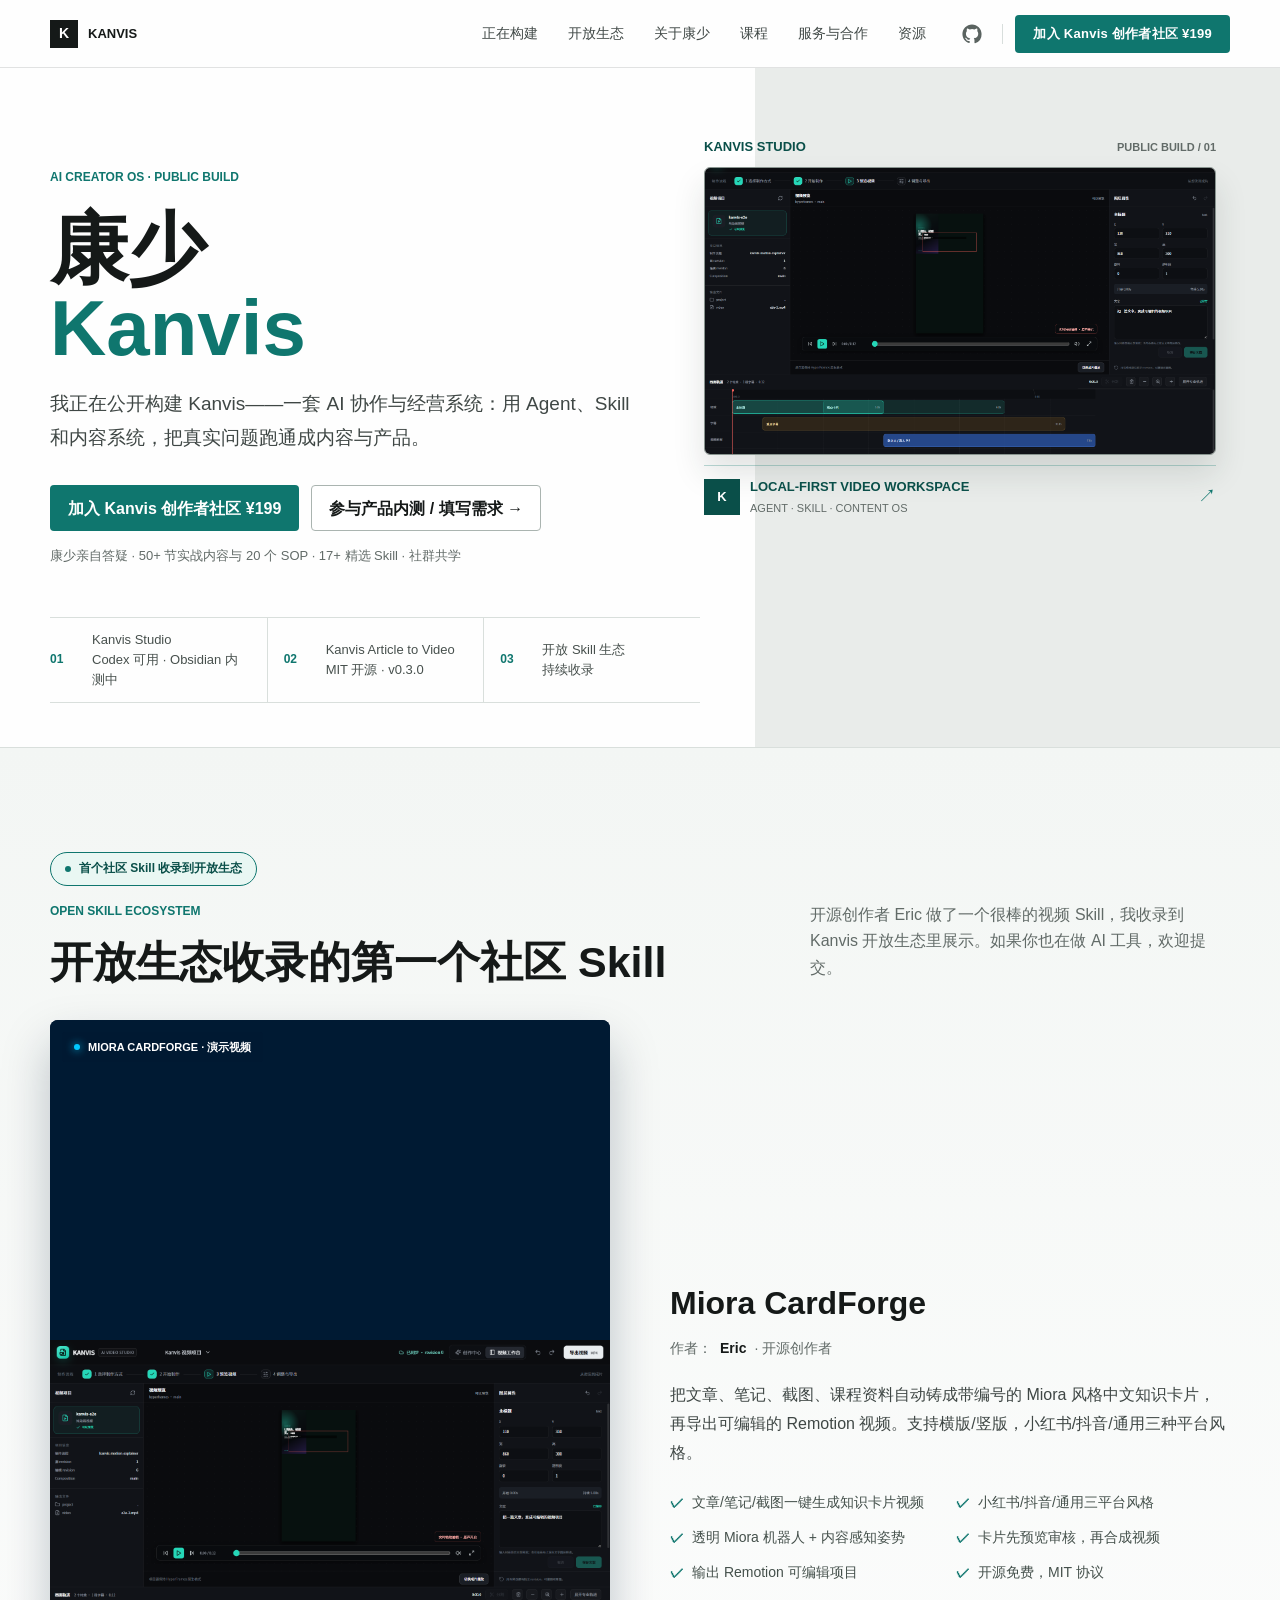
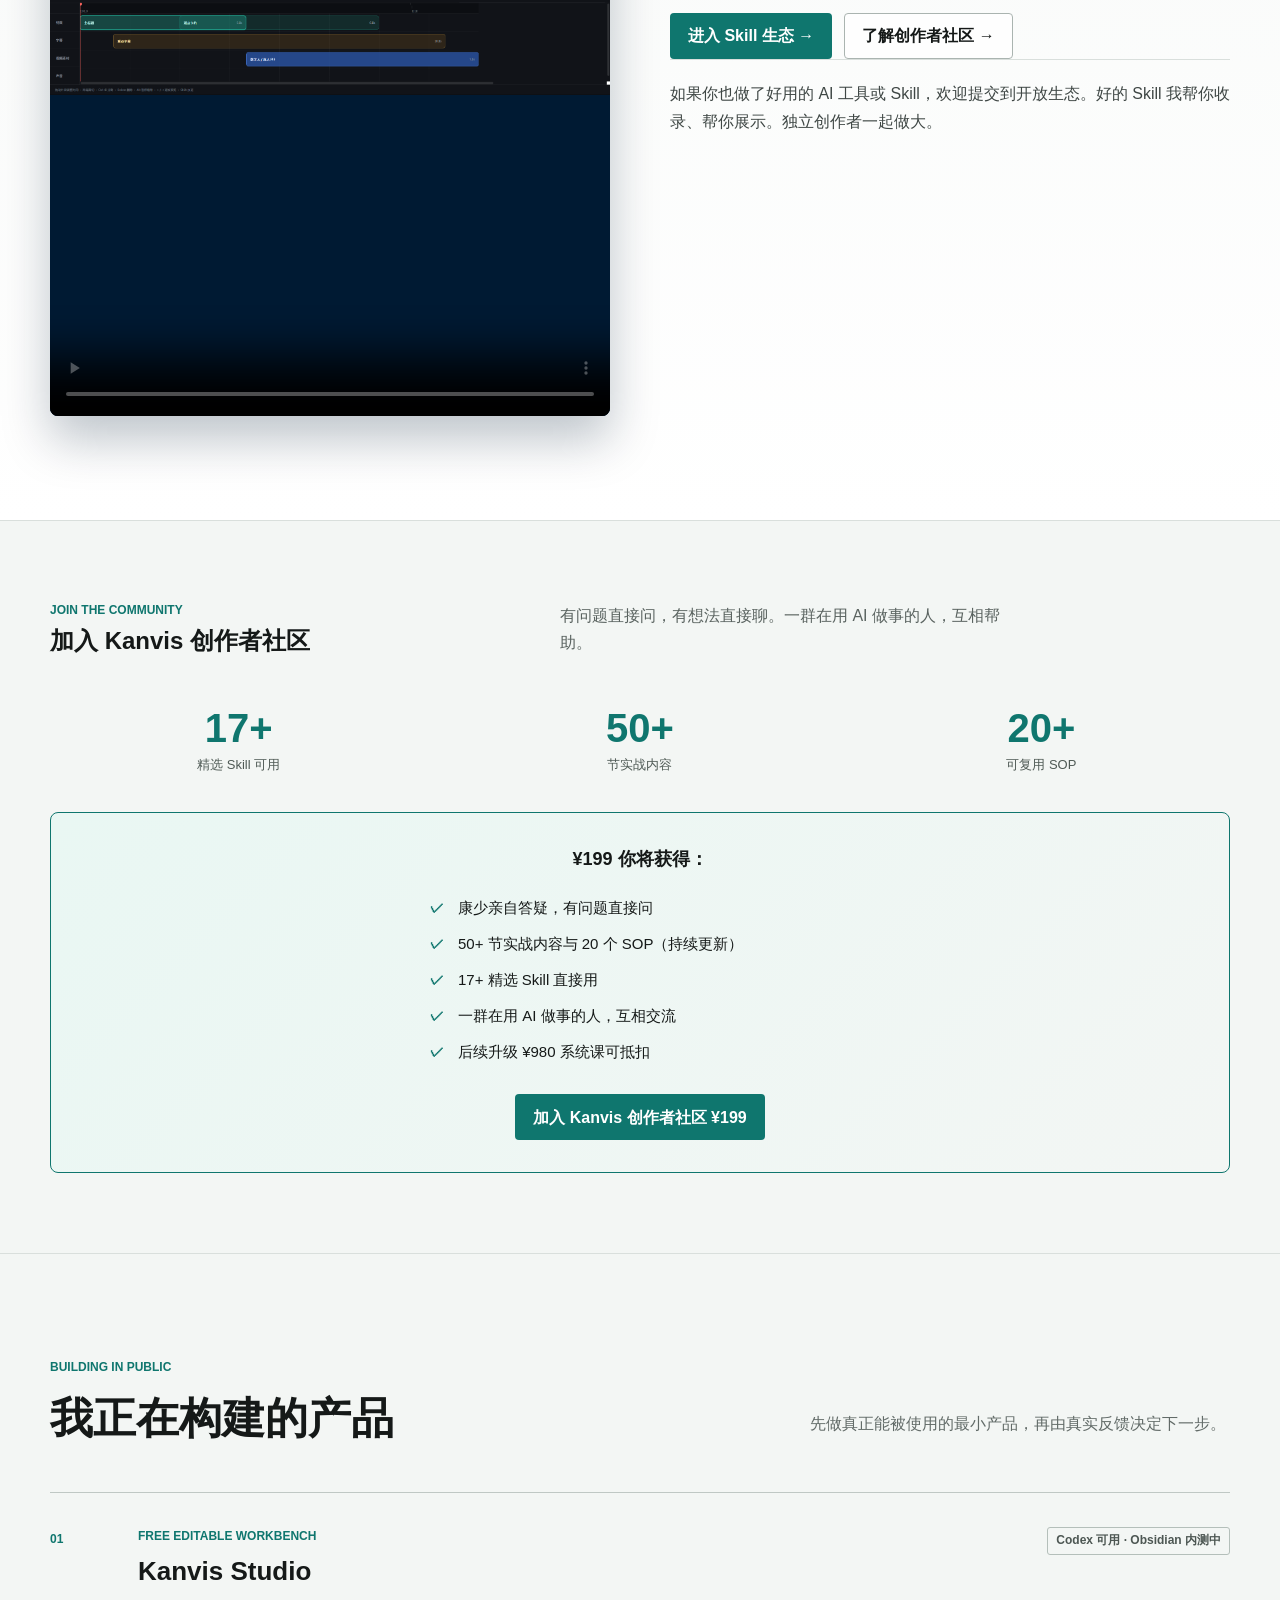
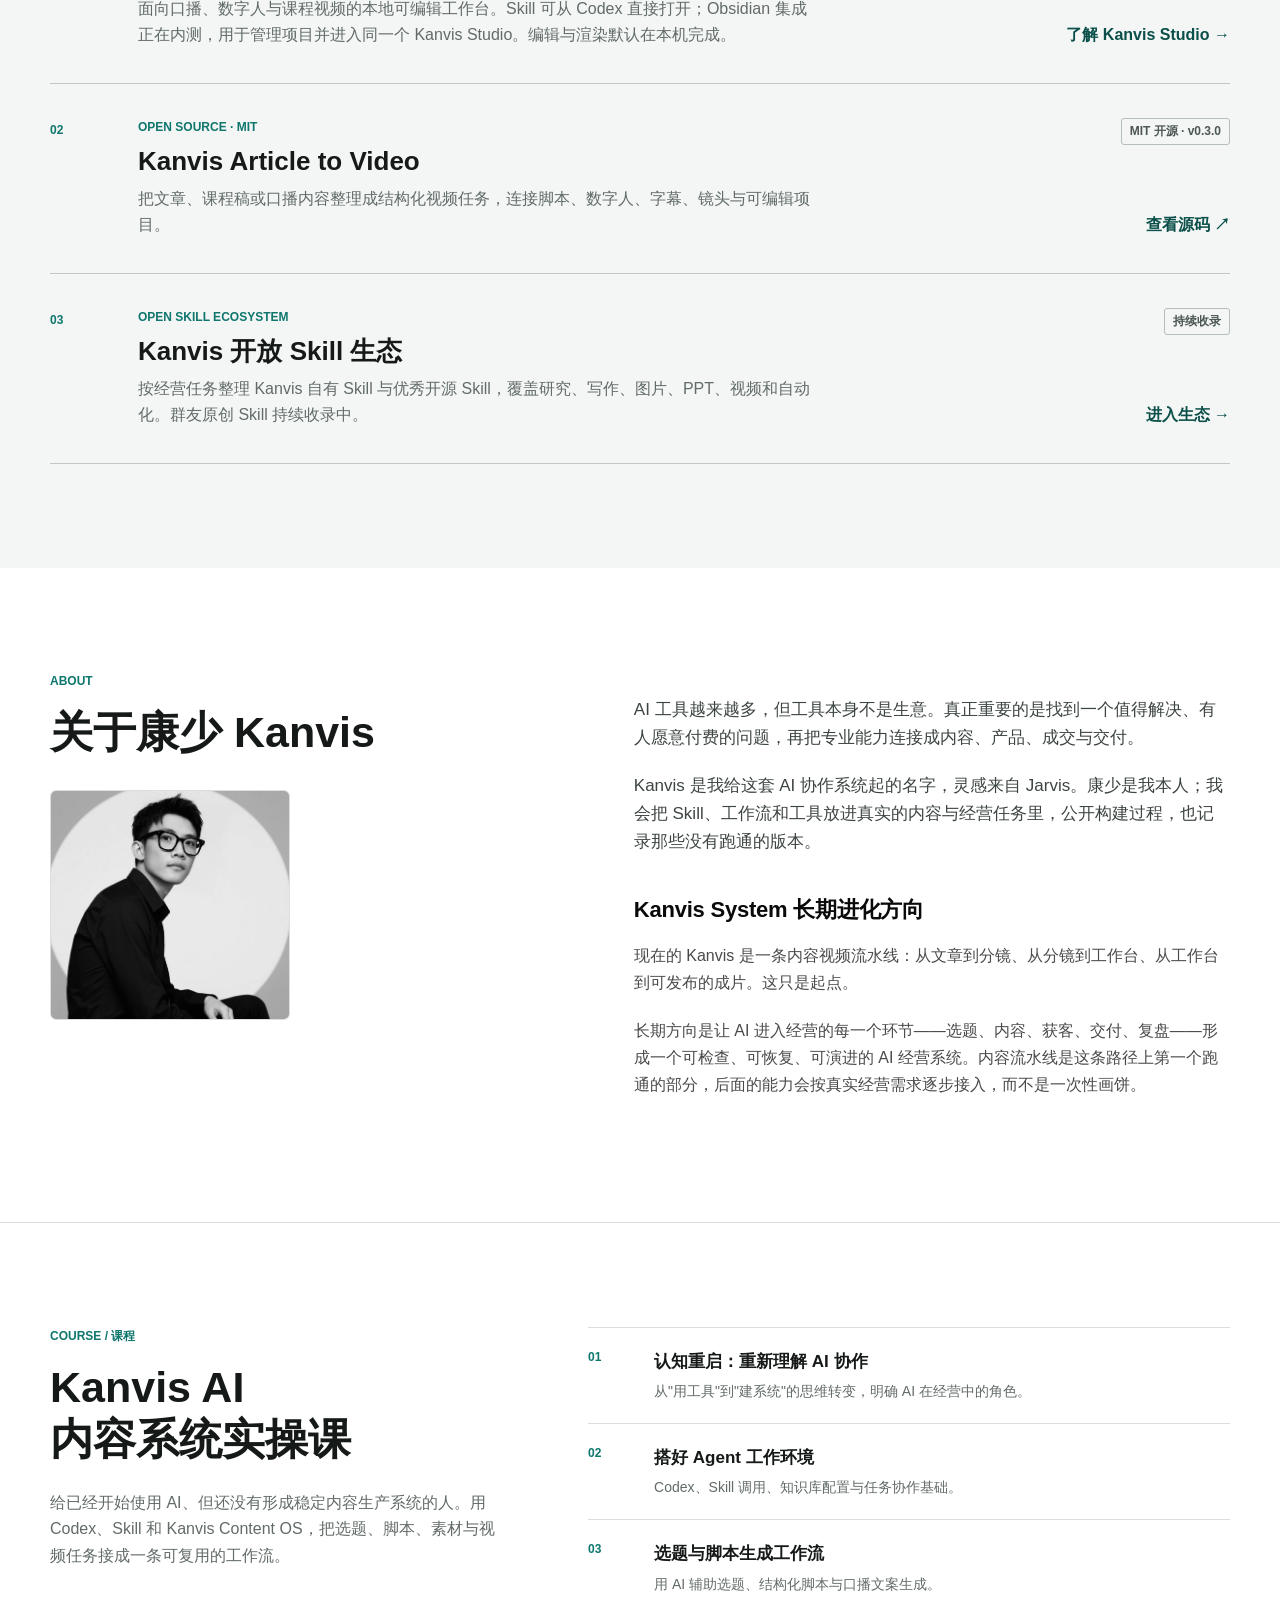
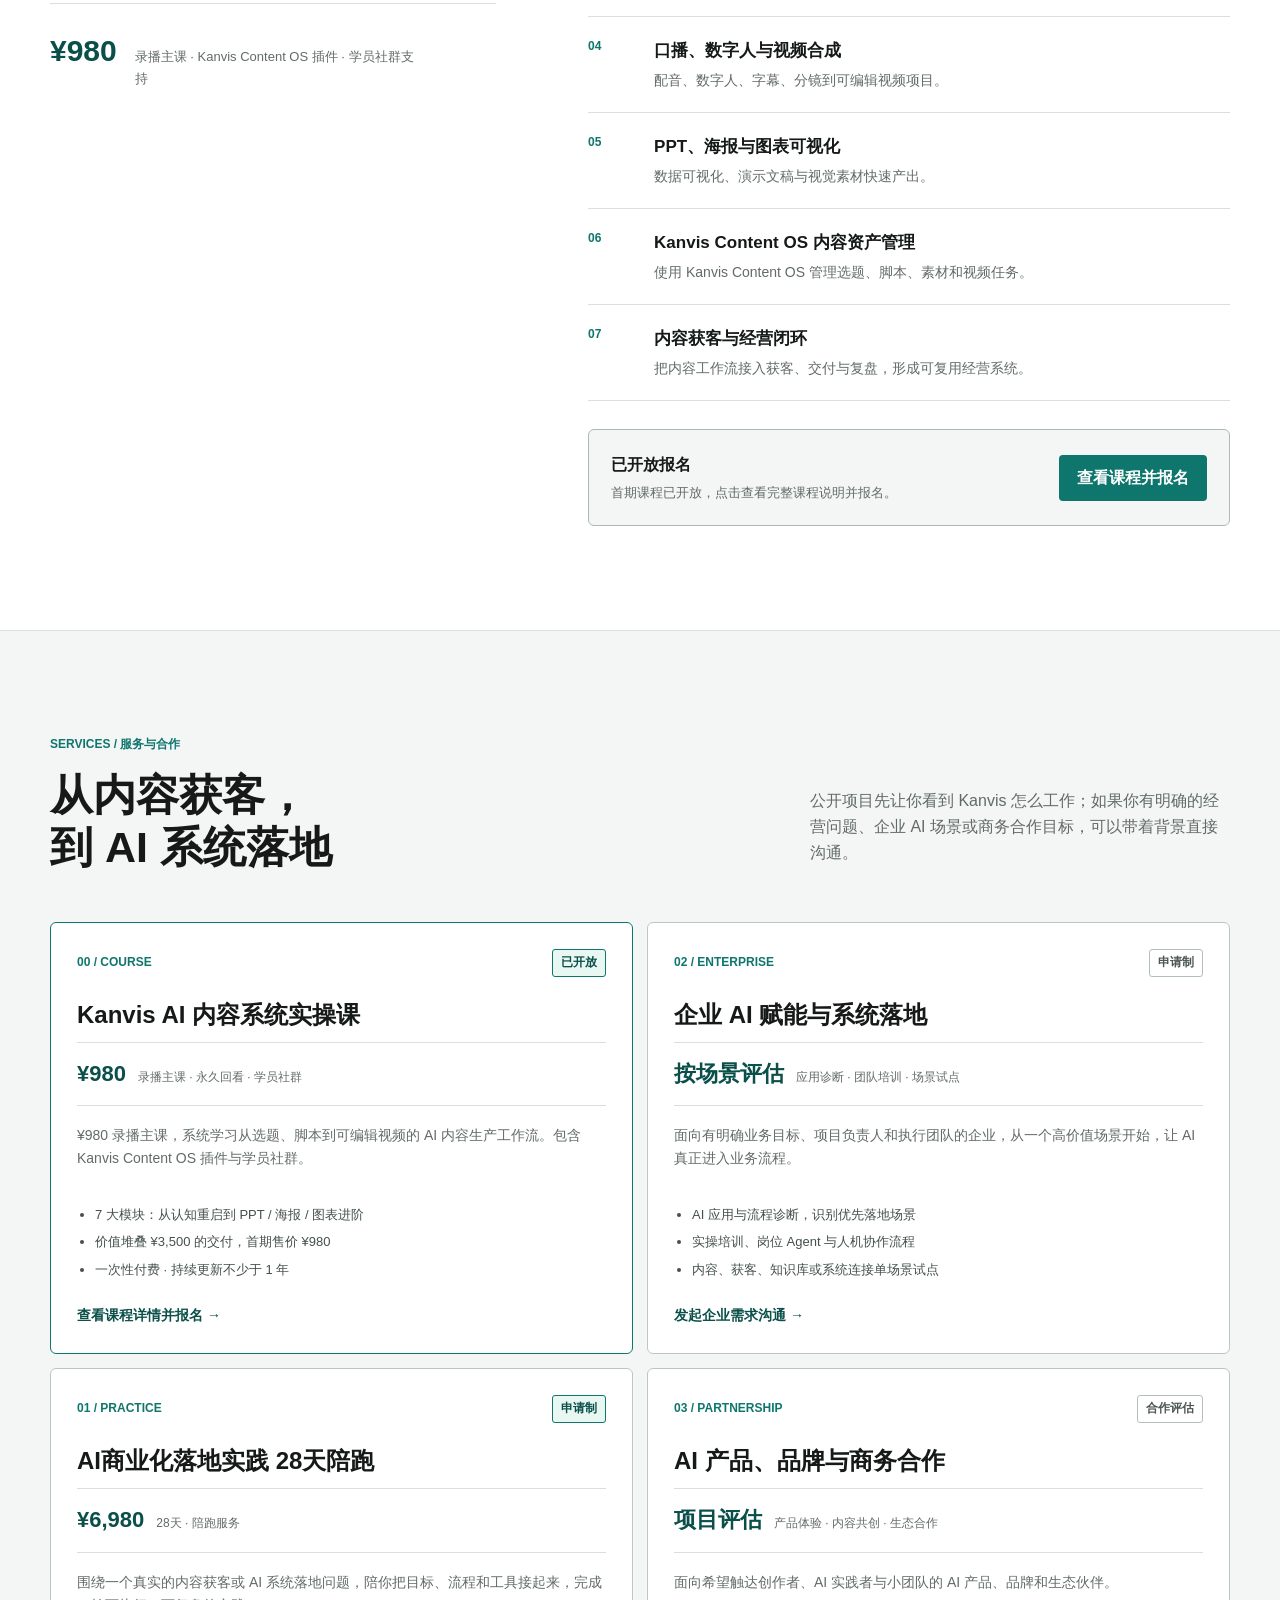
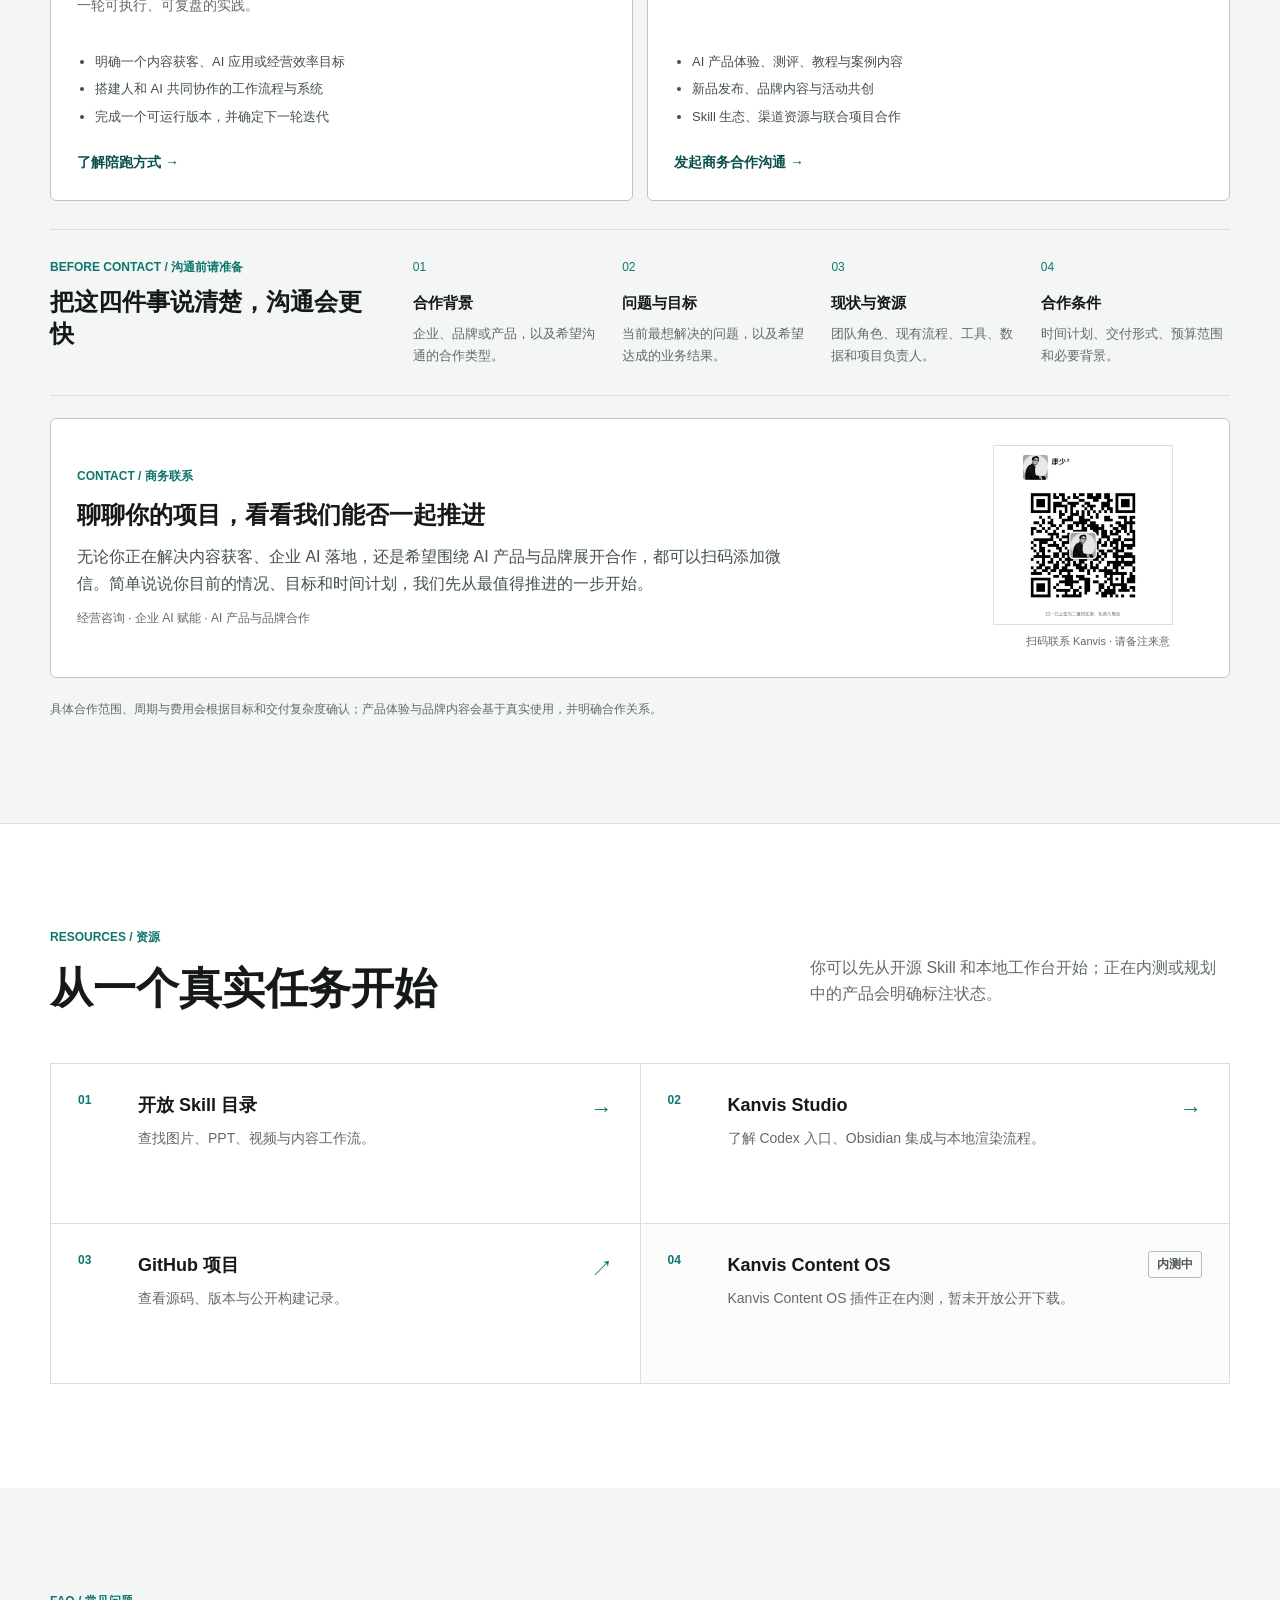
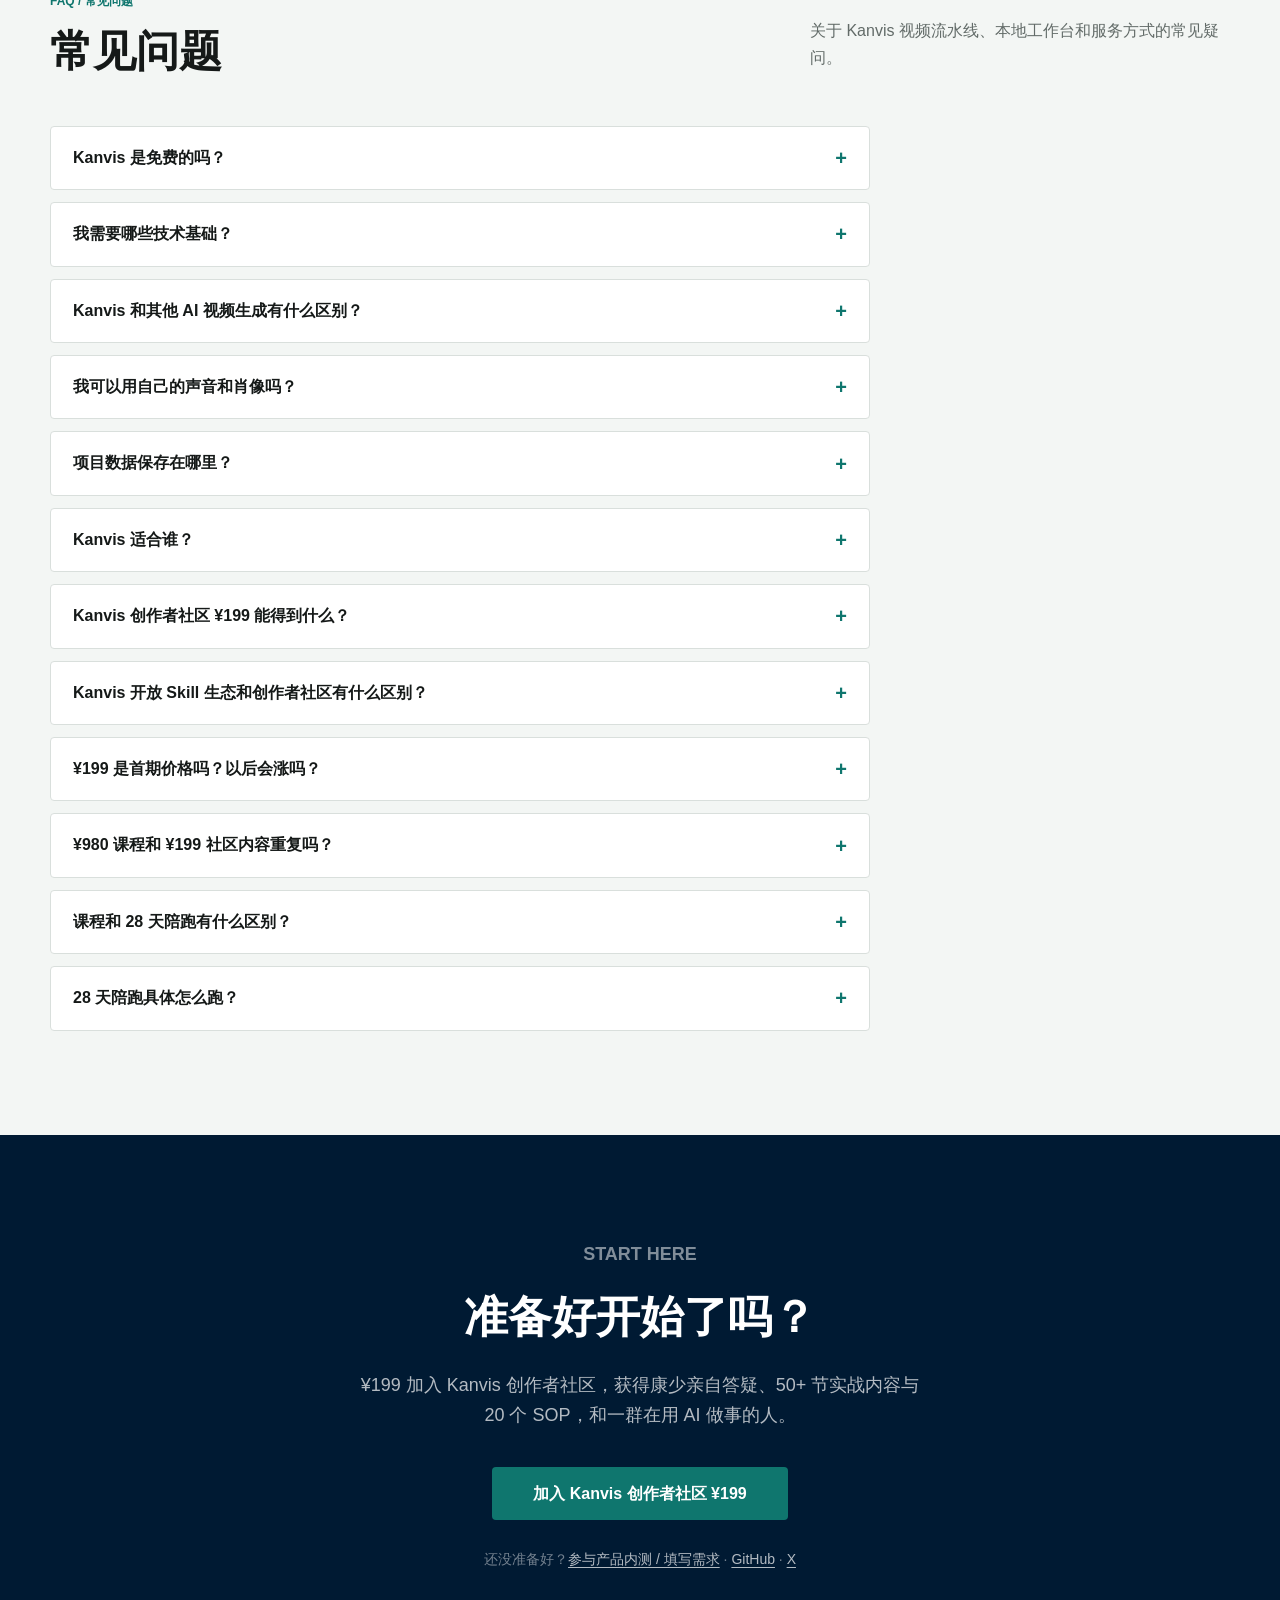
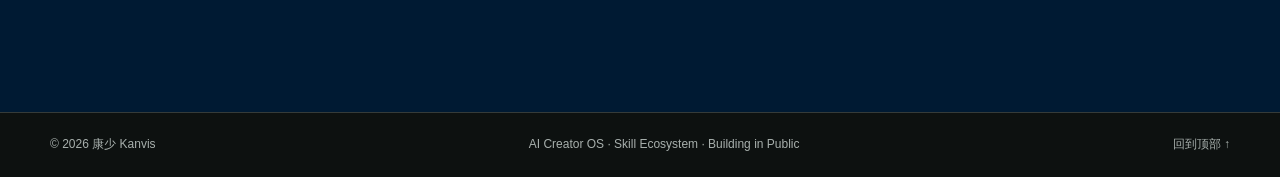
==== index.html @ de4eb1bc "feat: 全页面文案审查优化 - 课程大纲扩充至7模块/补充FAQ/修复proof-stats/优化CTA逻辑/添加头像/统一文案表述" ====
<!doctype html>
<html lang="zh-CN">
<head>
  <meta charset="utf-8">
  <meta name="viewport" content="width=device-width, initial-scale=1">
  <meta name="description" content="康少 Kanvis 的个人主页：公开构建 AI 协作与经营系统、开源 Skill、本地视频工作台和产品内测。">
  <meta name="theme-color" content="#0f766e">
  <meta property="og:type" content="website">
  <meta property="og:locale" content="zh_CN">
  <meta property="og:site_name" content="Kanvis System">
  <meta property="og:title" content="康少 Kanvis｜AI 协作与经营系统">
  <meta property="og:description" content="公开构建 AI 协作与经营系统、开源 Skill、本地视频工作台和产品内测。">
  <meta property="og:url" content="https://kanvis-chen.github.io/kanvis-homepage/">
  <meta property="og:image" content="https://kanvis-chen.github.io/kanvis-homepage/assets/kanvis-workbench.png">
  <meta name="twitter:card" content="summary_large_image">
  <meta name="twitter:title" content="康少 Kanvis｜AI 协作与经营系统">
  <meta name="twitter:description" content="公开构建 AI 协作与经营系统、开源 Skill、本地视频工作台和产品内测。">
  <meta name="twitter:image" content="https://kanvis-chen.github.io/kanvis-homepage/assets/kanvis-workbench.png">
  <title>康少 Kanvis｜AI 协作与经营系统</title>
  <link rel="canonical" href="https://kanvis-chen.github.io/kanvis-homepage/">
  <link rel="icon" type="image/png" href="assets/kanvis-portrait.png">
  <link rel="stylesheet" href="assets/styles.css">
  <script defer src="assets/app.js"></script>
  <style>
    /* FAQ list */
    .faq { padding: 104px 0; background: var(--soft); }
    .faq-list {
      margin-top: 8px;
      display: flex;
      flex-direction: column;
      gap: 12px;
      max-width: 820px;
    }
    .faq-item {
      border: 1px solid var(--line);
      background: var(--paper);
      border-radius: 4px;
      padding: 0;
      overflow: hidden;
    }
    .faq-item summary {
      list-style: none;
      cursor: pointer;
      padding: 18px 22px;
      font-weight: 700;
      font-size: 16px;
      color: var(--ink);
      display: flex;
      justify-content: space-between;
      align-items: center;
      gap: 12px;
    }
    .faq-item summary::-webkit-details-marker { display: none; }
    .faq-item summary::after {
      content: '+';
      color: var(--teal);
      font-weight: 800;
      font-size: 20px;
      line-height: 1;
      flex-shrink: 0;
    }
    .faq-item[open] summary::after { content: '−'; }
    .faq-item .faq-answer {
      padding: 0 22px 20px;
      color: #47504d;
      font-size: 15px;
      line-height: 1.7;
    }
    .faq-item .faq-answer p { margin: 0; }

    .statement-direction {
      font-size: 22px;
      font-weight: 700;
      color: #0a0a0a;
      margin: 36px 0 14px;
      letter-spacing: -0.01em;
    }
    .statement-direction-copy {
      color: #4a4a4a;
      line-height: 1.7;
      font-size: 16px;
      margin: 0 0 14px;
    }

    /* Ecosystem section */
    .ecosystem {
      padding: 104px 0;
      background: linear-gradient(180deg, #f3f6f4 0%, #ffffff 100%);
      border-bottom: 1px solid var(--line);
    }
    .ecosystem-badge {
      display: inline-flex;
      align-items: center;
      gap: 8px;
      margin-bottom: 16px;
      padding: 6px 14px;
      border: 1px solid var(--teal);
      border-radius: 999px;
      color: var(--teal-dark);
      background: #e9f7f3;
      font-size: 12px;
      font-weight: 750;
    }
    .ecosystem-badge::before {
      content: "";
      width: 6px;
      height: 6px;
      border-radius: 50%;
      background: var(--teal);
      animation: pulse-dot 2s ease-in-out infinite;
    }
    @keyframes pulse-dot {
      0%, 100% { opacity: 1; transform: scale(1); }
      50% { opacity: 0.6; transform: scale(0.85); }
    }
    .ecosystem-hero {
      display: grid;
      grid-template-columns: minmax(0, 1fr) minmax(0, 1fr);
      gap: 60px;
      align-items: center;
      margin-top: 32px;
    }
    .ecosystem-video {
      position: relative;
      border-radius: 8px;
      overflow: hidden;
      background: #001A33;
      box-shadow: 0 24px 48px rgba(0, 26, 51, 0.25);
    }
    .ecosystem-video video {
      width: 100%;
      display: block;
      aspect-ratio: 9/16;
      object-fit: contain;
      background: #001A33;
    }
    .ecosystem-video-label {
      position: absolute;
      top: 12px;
      left: 12px;
      display: flex;
      align-items: center;
      gap: 8px;
      padding: 6px 12px;
      border-radius: 4px;
      background: rgba(0, 26, 51, 0.85);
      color: #fff;
      font-size: 11px;
      font-weight: 700;
      backdrop-filter: blur(8px);
    }
    .ecosystem-video-label .dot-live {
      width: 6px;
      height: 6px;
      border-radius: 50%;
      background: #00C8FF;
      box-shadow: 0 0 8px #00C8FF;
    }
    .ecosystem-copy h3 {
      margin: 0 0 12px;
      font-size: 32px;
      line-height: 1.25;
      font-family: "Arial Black", Inter, "Microsoft YaHei", sans-serif;
    }
    .ecosystem-copy .ecosystem-author {
      display: inline-flex;
      align-items: center;
      gap: 8px;
      margin-bottom: 20px;
      color: var(--muted);
      font-size: 14px;
    }
    .ecosystem-copy .ecosystem-author strong {
      color: var(--ink);
    }
    .ecosystem-copy p {
      margin: 0 0 16px;
      color: #3f4745;
      font-size: 16px;
      line-height: 1.8;
    }
    .ecosystem-features {
      display: grid;
      grid-template-columns: repeat(2, 1fr);
      gap: 12px;
      margin: 24px 0;
      padding: 0;
      list-style: none;
    }
    .ecosystem-features li {
      display: flex;
      align-items: flex-start;
      gap: 8px;
      font-size: 14px;
      color: #44504b;
    }
    .ecosystem-features li::before {
      content: "✓";
      flex: 0 0 auto;
      color: var(--teal);
      font-weight: 800;
    }
    .ecosystem-actions {
      display: flex;
      flex-wrap: wrap;
      gap: 12px;
      margin-top: 28px;
    }
    .ecosystem-note {
      margin-top: 20px;
      padding-top: 20px;
      border-top: 1px solid var(--line);
      color: var(--muted);
      font-size: 13px;
    }
    @media (max-width: 980px) {
      .ecosystem-hero { grid-template-columns: 1fr; gap: 40px; }
      .ecosystem-video { max-width: 420px; margin: 0 auto; }
    }
    @media (max-width: 760px) {
      .ecosystem { padding: 72px 0; }
      .ecosystem-copy h3 { font-size: 26px; }
      .ecosystem-features { grid-template-columns: 1fr; }
    }

    /* Nav CTA button */
    .header-cta {
      display: inline-flex;
      align-items: center;
      gap: 6px;
      padding: 8px 18px;
      border-radius: 4px;
      background: var(--teal);
      color: #fff !important;
      font-size: 13px;
      font-weight: 750;
      letter-spacing: 0.02em;
      text-decoration: none;
      white-space: nowrap;
      transition: background .15s ease;
    }
    .header-cta:hover { background: var(--teal-dark); color: #fff !important; }

    /* Hero refund note */
    .hero-refund {
      margin-top: 14px;
      font-size: 13px;
      color: var(--muted);
    }

    /* Social proof section */
    .social-proof {
      padding: 80px 0;
      background: var(--soft, #f3f6f4);
      border-bottom: 1px solid var(--line);
    }
    .proof-header {
      display: grid;
      grid-template-columns: 1fr 1fr;
      gap: 40px;
      align-items: end;
      max-width: 980px;
    }
    .proof-header h2 { margin: 0; }
    .proof-header > p {
      margin: 0;
      color: #5a6360;
      font-size: 16px;
      line-height: 1.65;
      padding-bottom: 4px;
    }
    .proof-stats {
      display: grid;
      grid-template-columns: repeat(3, 1fr);
      gap: 24px;
      margin: 48px 0 36px;
      text-align: center;
    }
    .proof-stat-num {
      font-size: 40px;
      font-weight: 800;
      color: var(--teal);
      font-family: "Arial Black", Inter, "Microsoft YaHei", sans-serif;
      line-height: 1;
    }
    .proof-stat-label {
      margin-top: 6px;
      font-size: 13px;
      color: #4f5a55;
    }
    .proof-cta {
      text-align: center;
      padding: 32px 28px;
      border: 1px solid var(--teal);
      border-radius: 8px;
      background: linear-gradient(135deg, #e9f7f3 0%, #f3f6f4 100%);
    }
    .proof-cta p {
      margin: 0 0 16px;
      font-size: 18px;
      font-weight: 700;
      color: var(--ink);
    }
    .proof-benefits {
      list-style: none;
      padding: 0;
      margin: 0 0 24px;
      max-width: 420px;
      margin-left: auto;
      margin-right: auto;
      text-align: left;
    }
    .proof-benefits li {
      padding: 6px 0 6px 28px;
      position: relative;
      font-size: 15px;
      color: var(--ink);
      line-height: 1.6;
    }
    .proof-benefits li::before {
      content: '✓';
      position: absolute;
      left: 0;
      top: 6px;
      color: var(--teal);
      font-weight: 800;
      font-size: 14px;
    }
    .proof-cta .refund-mini {
      margin-top: 12px;
      font-size: 13px;
      color: var(--muted);
      font-weight: 400;
    }

    /* Final CTA section */
    .final-cta {
      padding: 104px 0;
      background: #001A33;
      color: #fff;
      text-align: center;
    }
    .final-cta h2 {
      color: #fff;
      font-size: 44px;
      margin: 0 0 16px;
      font-family: "Arial Black", Inter, "Microsoft YaHei", sans-serif;
    }
    .final-cta p {
      color: rgba(255,255,255,.7);
      font-size: 18px;
      margin: 0 0 36px;
      max-width: 560px;
      margin-left: auto;
      margin-right: auto;
      line-height: 1.7;
    }
    .final-cta .button-primary {
      background: var(--teal);
      padding: 16px 40px;
      font-size: 16px;
    }
    .final-cta .button-primary:hover { background: var(--teal-dark); }
    .final-cta .refund-text {
      margin-top: 20px;
      font-size: 13px;
      color: rgba(255,255,255,.5);
    }
    .final-cta .light-touch {
      margin-top: 28px;
      font-size: 14px;
      color: rgba(255,255,255,.45);
    }
    .final-cta .light-touch a {
      color: rgba(255,255,255,.7);
      text-decoration: underline;
      text-underline-offset: 3px;
    }
    .final-cta .light-touch a:hover { color: #fff; }

    @media (max-width: 760px) {
      .proof-header { grid-template-columns: 1fr; gap: 16px; }
      .proof-stats { grid-template-columns: 1fr; gap: 24px; }
      .proof-stat-num { font-size: 36px; }
      .final-cta h2 { font-size: 30px; }
      .final-cta { padding: 72px 0; }
      .proof-cta { padding: 28px 20px; }
    }
  </style>
</head>
<body>
  <a class="skip-link" href="#main">跳到主要内容</a>

  <header class="site-header" data-header>
    <div class="nav-shell">
      <a class="brand" href="#top" aria-label="返回 Kanvis 首页">
        <span class="brand-mark" aria-hidden="true">K</span>
        <span>KANVIS</span>
      </a>

      <nav class="desktop-nav" aria-label="主要导航">
        <a href="#projects">正在构建</a>
        <a href="#ecosystem">开放生态</a>
        <a href="#about">关于康少</a>
        <a href="#course">课程</a>
        <a href="#services">服务与合作</a>
        <a href="#resources">资源</a>
      </nav>

      <div class="header-actions">
        <a class="header-gh-icon" href="https://github.com/Kanvis-chen" target="_blank" rel="noopener" aria-label="Kanvis GitHub">
          <svg width="20" height="20" viewBox="0 0 24 24" fill="currentColor" aria-hidden="true"><path d="M12 .5C5.65.5.5 5.65.5 12c0 5.08 3.29 9.39 7.86 10.91.58.11.79-.25.79-.56v-2c-3.2.7-3.88-1.37-3.88-1.37-.53-1.34-1.3-1.7-1.3-1.7-1.06-.72.08-.71.08-.71 1.17.08 1.79 1.2 1.79 1.2 1.04 1.78 2.73 1.27 3.4.97.11-.75.41-1.27.74-1.56-2.56-.29-5.26-1.28-5.26-5.7 0-1.26.45-2.29 1.19-3.1-.12-.29-.52-1.46.11-3.05 0 0 .97-.31 3.18 1.18a11 11 0 0 1 5.79 0c2.2-1.49 3.17-1.18 3.17-1.18.63 1.59.23 2.76.11 3.05.74.81 1.19 1.84 1.19 3.1 0 4.43-2.71 5.41-5.29 5.69.42.36.79 1.08.79 2.18v3.23c0 .31.21.68.8.56A11.5 11.5 0 0 0 23.5 12C23.5 5.65 18.35.5 12 .5Z"/></svg>
        </a>
        <span class="header-divider" aria-hidden="true"></span>
        <a class="header-cta" href="#join">加入 Kanvis 创作者社区 ¥199</a>
        <button class="menu-button" type="button" aria-label="打开导航" aria-expanded="false" data-menu-button>
          <span></span><span></span>
        </button>
      </div>
    </div>

    <nav class="mobile-nav" aria-label="移动端导航" data-mobile-nav hidden>
      <a href="#projects">正在构建</a>
      <a href="#ecosystem">开放生态</a>
      <a href="#about">关于康少</a>
      <a href="#course">课程</a>
      <a href="#services">服务与合作</a>
      <a href="#resources">资源</a>
      <a href="https://github.com/Kanvis-chen" target="_blank" rel="noopener">GitHub ↗</a>
      <a class="header-cta" href="#join" style="margin-top:8px;justify-content:center;">加入 Kanvis 创作者社区 ¥199 ↗</a>
    </nav>
  </header>

  <main id="main">
    <section class="hero" id="top" aria-labelledby="hero-title">
      <div class="hero-visual" aria-label="Kanvis Studio 公开构建中的本地视频工作台">
        <div class="hero-media">
          <div class="hero-media-top"><span>KANVIS STUDIO</span><span>PUBLIC BUILD / 01</span></div>
          <img class="hero-workbench" src="assets/kanvis-workbench.png" alt="Kanvis 剪辑工作台真实界面">
          <div class="hero-media-footer">
            <span class="hero-product-mark">K</span>
            <span><strong>LOCAL-FIRST VIDEO WORKSPACE</strong><small>AGENT · SKILL · CONTENT OS</small></span>
            <span class="hero-media-arrow" aria-hidden="true">↗</span>
          </div>
        </div>
      </div>
      <div class="hero-wash" aria-hidden="true"></div>
      <div class="hero-content page-shell">
        <p class="eyebrow">AI CREATOR OS · PUBLIC BUILD</p>
        <h1 id="hero-title">康少 <span>Kanvis</span></h1>
        <p class="hero-lead">我正在公开构建 Kanvis——一套 AI 协作与经营系统：用 Agent、Skill 和内容系统，把真实问题跑通成内容与产品。</p>
        <div class="hero-actions">
          <a class="button button-primary" href="#join">加入 Kanvis 创作者社区 ¥199</a>
          <a class="button button-secondary" href="https://my.feishu.cn/share/base/shrcnLa2i2JpSeCvYqpPoDDJw7e" target="_blank" rel="noopener">参与产品内测 / 填写需求 →</a>
        </div>
        <p class="hero-refund">康少亲自答疑 · 50+ 节实战内容与 20 个 SOP · 17+ 精选 Skill · 社群共学</p>
        <div class="build-status" aria-label="当前项目状态">
          <div><strong>01</strong><span>Kanvis Studio<br>Codex 可用 · Obsidian 内测中</span></div>
          <div><strong>02</strong><span>Kanvis Article to Video<br>MIT 开源 · v0.3.0</span></div>
          <div><strong>03</strong><span>开放 Skill 生态<br>持续收录</span></div>
        </div>
      </div>
    </section>

    <section class="ecosystem" id="ecosystem" aria-labelledby="ecosystem-title">
      <div class="page-shell">
        <div class="ecosystem-badge">
          <span>首个社区 Skill 收录到开放生态</span>
        </div>
        <div class="section-heading" style="margin-bottom: 0;">
          <div>
            <p class="section-kicker">OPEN SKILL ECOSYSTEM</p>
            <h2 id="ecosystem-title">开放生态收录的第一个社区 Skill</h2>
          </div>
          <p>开源创作者 Eric 做了一个很棒的视频 Skill，我收录到 Kanvis 开放生态里展示。如果你也在做 AI 工具，欢迎提交。</p>
        </div>

        <div class="ecosystem-hero">
          <div class="ecosystem-video">
            <div class="ecosystem-video-label">
              <span class="dot-live"></span>
              <span>MIORA CARDFORGE · 演示视频</span>
            </div>
            <video controls preload="metadata" poster="assets/kanvis-workbench.png">
              <source src="assets/miora-cardforge-demo.mp4" type="video/mp4">
              您的浏览器不支持视频播放。
            </video>
          </div>
          <div class="ecosystem-copy">
            <h3>Miora CardForge</h3>
            <p class="ecosystem-author">作者：<strong>Eric</strong> · 开源创作者</p>
            <p>把文章、笔记、截图、课程资料自动铸成带编号的 Miora 风格中文知识卡片，再导出可编辑的 Remotion 视频。支持横版/竖版，小红书/抖音/通用三种平台风格。</p>
            <ul class="ecosystem-features">
              <li>文章/笔记/截图一键生成知识卡片视频</li>
              <li>小红书/抖音/通用三平台风格</li>
              <li>透明 Miora 机器人 + 内容感知姿势</li>
              <li>卡片先预览审核，再合成视频</li>
              <li>输出 Remotion 可编辑项目</li>
              <li>开源免费，MIT 协议</li>
            </ul>
            <div class="ecosystem-actions">
              <a class="button button-primary" href="open/?tab=skill">进入 Skill 生态 →</a>
              <a class="button button-secondary" href="#join">了解创作者社区 →</a>
            </div>
            <p class="ecosystem-note">如果你也做了好用的 AI 工具或 Skill，欢迎提交到开放生态。好的 Skill 我帮你收录、帮你展示。独立创作者一起做大。</p>
          </div>
        </div>
      </div>
    </section>

    <section class="social-proof" id="proof">
      <div class="page-shell">
        <div class="proof-header">
          <div>
            <p class="section-kicker">JOIN THE COMMUNITY</p>
            <h2>加入 Kanvis 创作者社区</h2>
          </div>
          <p>有问题直接问，有想法直接聊。一群在用 AI 做事的人，互相帮助。</p>
        </div>
        <div class="proof-stats">
          <div>
            <div class="proof-stat-num">17+</div>
            <div class="proof-stat-label">精选 Skill 可用</div>
          </div>
          <div>
            <div class="proof-stat-num">50+</div>
            <div class="proof-stat-label">节实战内容</div>
          </div>
          <div>
            <div class="proof-stat-num">20+</div>
            <div class="proof-stat-label">可复用 SOP</div>
          </div>
        </div>
        <div class="proof-cta">
          <p>¥199 你将获得：</p>
          <ul class="proof-benefits">
            <li>康少亲自答疑，有问题直接问</li>
            <li>50+ 节实战内容与 20 个 SOP（持续更新）</li>
            <li>17+ 精选 Skill 直接用</li>
            <li>一群在用 AI 做事的人，互相交流</li>
            <li>后续升级 ¥980 系统课可抵扣</li>
          </ul>
          <a class="button button-primary" href="#join">加入 Kanvis 创作者社区 ¥199</a>
        </div>
      </div>
    </section>

    <section class="projects" id="projects">
      <div class="page-shell">
        <div class="section-heading">
          <div>
            <p class="section-kicker">BUILDING IN PUBLIC</p>
            <h2>我正在构建的产品</h2>
          </div>
          <p>先做真正能被使用的最小产品，再由真实反馈决定下一步。</p>
        </div>

        <div class="project-list">
          <article class="project-row">
            <div class="project-index">01</div>
            <div class="project-copy">
              <p class="project-meta">FREE EDITABLE WORKBENCH</p>
              <h3>Kanvis Studio</h3>
              <p>面向口播、数字人与课程视频的本地可编辑工作台。Skill 可从 Codex 直接打开；Obsidian 集成正在内测，用于管理项目并进入同一个 Kanvis Studio。编辑与渲染默认在本机完成。</p>
            </div>
            <div class="project-actions">
              <span class="status">Codex 可用 · Obsidian 内测中</span>
              <a class="arrow-link" href="open/?tab=workbench">了解 Kanvis Studio <span aria-hidden="true">→</span></a>
            </div>
          </article>

          <article class="project-row">
            <div class="project-index">02</div>
            <div class="project-copy">
              <p class="project-meta">OPEN SOURCE · MIT</p>
              <h3>Kanvis Article to Video</h3>
              <p>把文章、课程稿或口播内容整理成结构化视频任务，连接脚本、数字人、字幕、镜头与可编辑项目。</p>
            </div>
            <div class="project-actions">
              <span class="status">MIT 开源 · v0.3.0</span>
              <a class="arrow-link" href="https://github.com/Kanvis-chen/kanvis-video" target="_blank" rel="noopener">查看源码 <span aria-hidden="true">↗</span></a>
            </div>
          </article>

          <article class="project-row">
            <div class="project-index">03</div>
            <div class="project-copy">
              <p class="project-meta">OPEN SKILL ECOSYSTEM</p>
              <h3>Kanvis 开放 Skill 生态</h3>
              <p>按经营任务整理 Kanvis 自有 Skill 与优秀开源 Skill，覆盖研究、写作、图片、PPT、视频和自动化。群友原创 Skill 持续收录中。</p>
            </div>
            <div class="project-actions">
              <span class="status">持续收录</span>
              <a class="arrow-link" href="open/?tab=skill">进入生态 <span aria-hidden="true">→</span></a>
            </div>
          </article>
        </div>
      </div>
    </section>

    <section class="statement" id="about">
      <div class="page-shell statement-grid">
        <div>
          <p class="section-kicker">ABOUT</p>
          <h2>关于康少 Kanvis</h2>
          <div class="statement-portrait">
            <img src="assets/kanvis-avatar.png" alt="康少 Kanvis">
          </div>
        </div>
        <div class="statement-copy">
          <p>AI 工具越来越多，但工具本身不是生意。真正重要的是找到一个值得解决、有人愿意付费的问题，再把专业能力连接成内容、产品、成交与交付。</p>
          <p>Kanvis 是我给这套 AI 协作系统起的名字，灵感来自 Jarvis。康少是我本人；我会把 Skill、工作流和工具放进真实的内容与经营任务里，公开构建过程，也记录那些没有跑通的版本。</p>
          <h3 class="statement-direction">Kanvis System 长期进化方向</h3>
          <p class="statement-direction-copy">现在的 Kanvis 是一条内容视频流水线：从文章到分镜、从分镜到工作台、从工作台到可发布的成片。这只是起点。</p>
          <p class="statement-direction-copy">长期方向是让 AI 进入经营的每一个环节——选题、内容、获客、交付、复盘——形成一个可检查、可恢复、可演进的 AI 经营系统。内容流水线是这条路径上第一个跑通的部分，后面的能力会按真实经营需求逐步接入，而不是一次性画饼。</p>
        </div>
      </div>
    </section>

    <section class="course" id="course">
      <div class="page-shell course-layout">
        <div class="course-intro">
          <p class="section-kicker">COURSE / 课程</p>
          <h2>Kanvis AI<br>内容系统实操课</h2>
          <p>给已经开始使用 AI、但还没有形成稳定内容生产系统的人。用 Codex、Skill 和 Kanvis Content OS，把选题、脚本、素材与视频任务接成一条可复用的工作流。</p>
          <div class="price-line"><strong>¥980</strong><span>录播主课 · Kanvis Content OS 插件 · 学员社群支持</span></div>
        </div>

        <div class="course-detail">
          <ol class="curriculum">
            <li><span>01</span><div><strong>认知重启：重新理解 AI 协作</strong><p>从"用工具"到"建系统"的思维转变，明确 AI 在经营中的角色。</p></div></li>
            <li><span>02</span><div><strong>搭好 Agent 工作环境</strong><p>Codex、Skill 调用、知识库配置与任务协作基础。</p></div></li>
            <li><span>03</span><div><strong>选题与脚本生成工作流</strong><p>用 AI 辅助选题、结构化脚本与口播文案生成。</p></div></li>
            <li><span>04</span><div><strong>口播、数字人与视频合成</strong><p>配音、数字人、字幕、分镜到可编辑视频项目。</p></div></li>
            <li><span>05</span><div><strong>PPT、海报与图表可视化</strong><p>数据可视化、演示文稿与视觉素材快速产出。</p></div></li>
            <li><span>06</span><div><strong>Kanvis Content OS 内容资产管理</strong><p>使用 Kanvis Content OS 管理选题、脚本、素材和视频任务。</p></div></li>
            <li><span>07</span><div><strong>内容获客与经营闭环</strong><p>把内容工作流接入获客、交付与复盘，形成可复用经营系统。</p></div></li>
          </ol>
          <div class="course-cta">
            <div>
              <strong>已开放报名</strong>
              <p>首期课程已开放，点击查看完整课程说明并报名。</p>
            </div>
            <a class="button button-primary" href="course.html">查看课程并报名</a>
          </div>
        </div>
      </div>
    </section>

    <section class="services" id="services">
      <div class="page-shell">
        <div class="section-heading">
          <div>
            <p class="section-kicker">SERVICES / 服务与合作</p>
            <h2>从内容获客，<br>到 AI 系统落地</h2>
          </div>
          <p>公开项目先让你看到 Kanvis 怎么工作；如果你有明确的经营问题、企业 AI 场景或商务合作目标，可以带着背景直接沟通。</p>
        </div>

        <div class="service-grid">
          <article class="service-card">
            <div class="service-card-head"><span class="service-no">01 / PRACTICE</span><span class="status status-live">申请制</span></div>
            <h3>AI商业化落地实践 28天陪跑</h3>
            <div class="service-price"><strong>¥6,980</strong><span>28天 · 陪跑服务</span></div>
            <p>围绕一个真实的内容获客或 AI 系统落地问题，陪你把目标、流程和工具接起来，完成一轮可执行、可复盘的实践。</p>
            <ul>
              <li>明确一个内容获客、AI 应用或经营效率目标</li>
              <li>搭建人和 AI 共同协作的工作流程与系统</li>
              <li>完成一个可运行版本，并确定下一轮迭代</li>
            </ul>
            <button class="arrow-link service-open" type="button" data-service-open="business">了解陪跑方式 <span aria-hidden="true">→</span></button>
          </article>

          <article class="service-card">
            <div class="service-card-head"><span class="service-no">02 / ENTERPRISE</span><span class="status">申请制</span></div>
            <h3>企业 AI 赋能与系统落地</h3>
            <div class="service-price"><strong>按场景评估</strong><span>应用诊断 · 团队培训 · 场景试点</span></div>
            <p>面向有明确业务目标、项目负责人和执行团队的企业，从一个高价值场景开始，让 AI 真正进入业务流程。</p>
            <ul>
              <li>AI 应用与流程诊断，识别优先落地场景</li>
              <li>实操培训、岗位 Agent 与人机协作流程</li>
              <li>内容、获客、知识库或系统连接单场景试点</li>
            </ul>
            <button class="arrow-link service-open" type="button" data-service-open="enterprise">发起企业需求沟通 <span aria-hidden="true">→</span></button>
          </article>

          <article class="service-card">
            <div class="service-card-head"><span class="service-no">03 / PARTNERSHIP</span><span class="status">合作评估</span></div>
            <h3>AI 产品、品牌与商务合作</h3>
            <div class="service-price"><strong>项目评估</strong><span>产品体验 · 内容共创 · 生态合作</span></div>
            <p>面向希望触达创作者、AI 实践者与小团队的 AI 产品、品牌和生态伙伴。</p>
            <ul>
              <li>AI 产品体验、测评、教程与案例内容</li>
              <li>新品发布、品牌内容与活动共创</li>
              <li>Skill 生态、渠道资源与联合项目合作</li>
            </ul>
            <button class="arrow-link service-open" type="button" data-service-open="brand">发起商务合作沟通 <span aria-hidden="true">→</span></button>
          </article>

          <article class="service-card service-card-feature" style="order:0">
            <div class="service-card-head"><span class="service-no">00 / COURSE</span><span class="status status-live">已开放</span></div>
            <h3>Kanvis AI 内容系统实操课</h3>
            <div class="service-price"><strong>¥980</strong><span>录播主课 · 永久回看 · 学员社群</span></div>
            <p>¥980 录播主课，系统学习从选题、脚本到可编辑视频的 AI 内容生产工作流。包含 Kanvis Content OS 插件与学员社群。</p>
            <ul>
              <li>7 大模块：从认知重启到 PPT / 海报 / 图表进阶</li>
              <li>价值堆叠 ¥3,500 的交付，首期售价 ¥980</li>
              <li>一次性付费 · 持续更新不少于 1 年</li>
            </ul>
            <a class="arrow-link service-open" href="course.html">查看课程详情并报名 <span aria-hidden="true">→</span></a>
          </article>
        </div>

        <div class="collaboration-brief" aria-labelledby="collaboration-brief-title">
          <div class="collaboration-brief-intro">
            <p class="section-kicker">BEFORE CONTACT / 沟通前请准备</p>
            <h3 id="collaboration-brief-title">把这四件事说清楚，沟通会更快</h3>
          </div>
          <ol class="collaboration-brief-list">
            <li><span>01</span><strong>合作背景</strong><p>企业、品牌或产品，以及希望沟通的合作类型。</p></li>
            <li><span>02</span><strong>问题与目标</strong><p>当前最想解决的问题，以及希望达成的业务结果。</p></li>
            <li><span>03</span><strong>现状与资源</strong><p>团队角色、现有流程、工具、数据和项目负责人。</p></li>
            <li><span>04</span><strong>合作条件</strong><p>时间计划、交付形式、预算范围和必要背景。</p></li>
          </ol>
        </div>

        <div class="paid-consultation-entry">
          <div class="paid-consultation-copy">
            <p class="section-kicker">CONTACT / 商务联系</p>
            <h3>聊聊你的项目，看看我们能否一起推进</h3>
            <p>无论你正在解决内容获客、企业 AI 落地，还是希望围绕 AI 产品与品牌展开合作，都可以扫码添加微信。简单说说你目前的情况、目标和时间计划，我们先从最值得推进的一步开始。</p>
            <span>经营咨询 · 企业 AI 赋能 · AI 产品与品牌合作</span>
          </div>
          <figure class="paid-consultation-qr">
            <img src="assets/kanvis-paid-consultation-qr.jpg" alt="Kanvis商务联系微信二维码">
            <figcaption>扫码联系 Kanvis · 请备注来意</figcaption>
          </figure>
        </div>

        <p class="service-note">具体合作范围、周期与费用会根据目标和交付复杂度确认；产品体验与品牌内容会基于真实使用，并明确合作关系。</p>
      </div>
    </section>

    <section class="resources" id="resources">
      <div class="page-shell">
        <div class="section-heading">
          <div>
            <p class="section-kicker">RESOURCES / 资源</p>
            <h2>从一个真实任务开始</h2>
          </div>
          <p>你可以先从开源 Skill 和本地工作台开始；正在内测或规划中的产品会明确标注状态。</p>
        </div>

        <div class="resource-grid">
          <a class="resource-item" href="open/?tab=skill">
            <span class="resource-no">01</span>
            <div><strong>开放 Skill 目录</strong><p>查找图片、PPT、视频与内容工作流。</p></div>
            <span class="resource-arrow" aria-hidden="true">→</span>
          </a>
          <a class="resource-item" href="open/?tab=workbench">
            <span class="resource-no">02</span>
            <div><strong>Kanvis Studio</strong><p>了解 Codex 入口、Obsidian 集成与本地渲染流程。</p></div>
            <span class="resource-arrow" aria-hidden="true">→</span>
          </a>
          <a class="resource-item" href="https://github.com/Kanvis-chen" target="_blank" rel="noopener">
            <span class="resource-no">03</span>
            <div><strong>GitHub 项目</strong><p>查看源码、版本与公开构建记录。</p></div>
            <span class="resource-arrow" aria-hidden="true">↗</span>
          </a>
          <div class="resource-item resource-pending">
            <span class="resource-no">04</span>
            <div><strong>Kanvis Content OS</strong><p>Kanvis Content OS 插件正在内测，暂未开放公开下载。</p></div>
            <span class="status">内测中</span>
          </div>
        </div>
      </div>
    </section>

    <section class="faq" id="faq" aria-labelledby="faq-title">
      <div class="page-shell">
        <div class="section-heading">
          <div>
            <p class="section-kicker">FAQ / 常见问题</p>
            <h2 id="faq-title">常见问题</h2>
          </div>
          <p>关于 Kanvis 视频流水线、本地工作台和服务方式的常见疑问。</p>
        </div>
        <div class="faq-list">
          <details class="faq-item">
            <summary>Kanvis 是免费的吗？</summary>
            <div class="faq-answer">
              <p>Kanvis Video 和 Kanvis Studio 基于 MIT 开源，免费使用。云端供应商（HeyGen、MiniMax 等）费用按用量自付。课程和服务是付费的。</p>
            </div>
          </details>
          <details class="faq-item">
            <summary>我需要哪些技术基础？</summary>
            <div class="faq-answer">
              <p>熟悉 Codex 或类似 AI 编程工具。如果你是创作者但不是开发者，建议先从课程入手。</p>
            </div>
          </details>
          <details class="faq-item">
            <summary>Kanvis 和其他 AI 视频生成有什么区别？</summary>
            <div class="faq-answer">
              <p>不是一次性生成不可修改的视频，而是把文章重新导演成可检查、可恢复、可替换供应商的视频项目。每次编辑都落到真实工程中的轨道、片段、字幕和特效上。</p>
            </div>
          </details>
          <details class="faq-item">
            <summary>我可以用自己的声音和肖像吗？</summary>
            <div class="faq-answer">
              <p>只处理用户拥有或明确获授权的素材。新声音或新数字人先生成 10-15 秒预览，再决定是否生成完整视频。</p>
            </div>
          </details>
          <details class="faq-item">
            <summary>项目数据保存在哪里？</summary>
            <div class="faq-answer">
              <p>工程、聊天记录和版本数据保存在本机；密钥只通过环境变量配置，不写入仓库或日志。未配置的云端能力不会影响本地编辑。</p>
            </div>
          </details>
          <details class="faq-item">
            <summary>Kanvis 适合谁？</summary>
            <div class="faq-answer">
              <p>已经开始使用 AI、但还没有形成稳定内容生产系统的创作者；有真实经营问题、希望让 AI 进入业务流程的小团队主理人。</p>
            </div>
          </details>
          <details class="faq-item">
            <summary>Kanvis 创作者社区 ¥199 能得到什么？</summary>
            <div class="faq-answer">
              <p>五样东西：① 康少亲自答疑，有问题直接问；② 50+ 节实战内容与 20 个 SOP（创业系统、自媒体方法、AI 工具等，持续更新）；③ 17+ 精选 Skill 直接用；④ 一群在用 AI 做事的人互相交流；⑤ 后续升级 ¥980 Kanvis AI 内容系统实操课可抵扣。</p>
            </div>
          </details>
          <details class="faq-item">
            <summary>Kanvis 开放 Skill 生态和创作者社区有什么区别？</summary>
            <div class="faq-answer">
              <p><strong>Kanvis 开放 Skill 生态</strong>是免费的——任何人都可以浏览和使用收录的 Skill，也可以提交自己的 Skill。好的 Skill 我帮你收录到官网展示，不收费，不绑定。</p>
              <p><strong>Kanvis 创作者社区</strong>是付费的——¥199 获得康少亲自答疑、50+ 节实战内容与 20 个 SOP（创业系统、自媒体方法、AI 工具等）、17+ 精选 Skill 直接用，以及一群在用 AI 做事的人互相交流。</p>
              <p>两者完全独立：提交 Skill 不需要付费，付费也不影响 Skill 是否被收录。社区里的人可能做出好 Skill，但 Skill 质量是唯一收录标准。</p>
            </div>
          </details>
          <details class="faq-item">
            <summary>¥199 是首期价格吗？以后会涨吗？</summary>
            <div class="faq-answer">
              <p>¥199 是首期价格，随着社区内容和人数增长，后续会涨价。现在加入的成员永久享受首期价格，不因涨价额外补费。</p>
            </div>
          </details>
          <details class="faq-item">
            <summary>¥980 课程和 ¥199 社区内容重复吗？</summary>
            <div class="faq-answer">
              <p>不重复，是递进关系。<strong>¥199 社区</strong>是入门：康少答疑 + 50+ 节实战内容与 20 个 SOP + 社群共学，适合想先了解 AI 内容生产、解决具体问题的人。<strong>¥980 课程</strong>是系统课：7 大模块从认知到经营闭环，配套 Kanvis Content OS 插件，适合想搭建完整内容生产系统的人。社区成员后续升级课程可抵扣 ¥199。</p>
            </div>
          </details>
          <details class="faq-item">
            <summary>课程和 28 天陪跑有什么区别？</summary>
            <div class="faq-answer">
              <p><strong>课程（¥980）</strong>是录播自学 + 学员社群，你按自己的节奏学习，搭建通用的内容生产工作流。<strong>28 天陪跑（¥6,980）</strong>是 1v1 深度服务：围绕你一个真实的经营目标（内容获客、AI 落地等），康少陪你定目标、搭流程、跑通第一轮实践，28 天内完成一个可运行版本并确定下一轮迭代方向。简单说：课程教你"怎么做"，陪跑帮你"做出来"。</p>
            </div>
          </details>
          <details class="faq-item">
            <summary>28 天陪跑具体怎么跑？</summary>
            <div class="faq-answer">
              <p>申请制，先沟通确认你的目标是否适合。正式陪跑分三个阶段：① 第 1 周——明确一个具体目标，拆解现状与约束；② 第 2-3 周——搭建人和 AI 协作的工作流程，在真实任务中跑通；③ 第 4 周——完成可运行版本，复盘结果并确定下一轮迭代方向。全程康少直接对接，不是助教代答。</p>
            </div>
          </details>
        </div>
      </div>
    </section>

    <section class="final-cta" id="join">
      <div class="page-shell">
        <p class="section-kicker" style="color:rgba(255,255,255,.5);margin-bottom:12px;">START HERE</p>
        <h2>准备好开始了吗？</h2>
        <p>¥199 加入 Kanvis 创作者社区，获得康少亲自答疑、50+ 节实战内容与 20 个 SOP，和一群在用 AI 做事的人。</p>
        <a class="button button-primary" href="#join-modal" onclick="alert('付费链接即将上线，目前可通过 X / 公众号私信「康少」联系我入群，备注「199」')">加入 Kanvis 创作者社区 ¥199</a>
        <p class="light-touch">还没准备好？<a href="https://my.feishu.cn/share/base/shrcnLa2i2JpSeCvYqpPoDDJw7e" target="_blank" rel="noopener">参与产品内测 / 填写需求</a> · <a href="https://github.com/Kanvis-chen" target="_blank" rel="noopener">GitHub</a> · <a href="https://x.com/kanvis_chen" target="_blank" rel="noopener">X</a></p>
      </div>
    </section>
  </main>

  <footer class="site-footer">
    <div class="page-shell footer-row">
      <span>© <span data-year></span> 康少 Kanvis</span>
      <span>AI Creator OS · Skill Ecosystem · Building in Public</span>
      <a href="#top">回到顶部 ↑</a>
    </div>
  </footer>

  <dialog class="course-dialog" data-course-dialog aria-labelledby="course-dialog-title">
    <button class="dialog-close" type="button" aria-label="关闭课程说明" data-course-dialog-close>×</button>
    <p class="section-kicker">COURSE BRIEF</p>
    <h2 id="course-dialog-title">Kanvis AI 内容系统实操课</h2>
    <p>这是一门面向内容生产实践的课程，帮助你用 Codex、Skill 和 Kanvis Content OS 搭建一套可复用的内容工作流。</p>
    <ul>
      <li>适合：已经有专业主题，希望稳定生产口播、图文、数字人或课程素材的人。</li>
      <li>包含：录播主课、Kanvis Content OS、标准安装说明、学员社群支持与后续更新。</li>
      <li>进度：首期内容正在制作，开放报名后会在本页更新。</li>
    </ul>
    <div class="dialog-actions">
      <button class="button button-primary" type="button" data-course-dialog-close>知道了</button>
      <a class="text-link" href="https://github.com/Kanvis-chen" target="_blank" rel="noopener">先看公开项目 ↗</a>
    </div>
  </dialog>

  <dialog class="course-dialog service-dialog" data-service-dialog-modal aria-labelledby="service-dialog-title">
    <button class="dialog-close" type="button" aria-label="关闭服务说明" data-service-dialog-close>×</button>
    <p class="section-kicker">SERVICE / 合作说明</p>
    <h2 id="service-dialog-title">服务说明</h2>
    <p data-service-dialog-summary></p>
    <ul data-service-dialog-list></ul>
    <p class="service-dialog-note" data-service-dialog-note></p>
    <div class="dialog-actions">
      <button class="button button-primary" type="button" data-service-dialog-close>知道了</button>
      <a class="text-link" href="https://github.com/Kanvis-chen" target="_blank" rel="noopener">查看公开项目 ↗</a>
    </div>
  </dialog>
</body>
</html>
---- assets/styles.css ----
:root {
  --ink: #151918;
  --muted: #626b68;
  --line: #d9dfdc;
  --soft: #f3f6f4;
  --paper: #ffffff;
  --teal: #0f766e;
  --teal-dark: #0a4f49;
  --lime: #d9f99d;
  --black: #0d1110;
  --shell: 1180px;
}

* { box-sizing: border-box; }

html {
  scroll-behavior: smooth;
  scroll-padding-top: 76px;
}

body {
  margin: 0;
  background: var(--paper);
  color: var(--ink);
  font-family: Inter, "SF Pro Text", "PingFang SC", "Microsoft YaHei", sans-serif;
  font-size: 16px;
  line-height: 1.65;
}

body.menu-open { overflow: hidden; }

img { display: block; max-width: 100%; }
a { color: inherit; text-decoration: none; }
button, input { font: inherit; }
button, a { -webkit-tap-highlight-color: transparent; }

:focus-visible {
  outline: 3px solid rgba(15, 118, 110, .38);
  outline-offset: 3px;
}

.skip-link {
  position: fixed;
  top: 8px;
  left: 8px;
  z-index: 100;
  padding: 8px 12px;
  background: var(--black);
  color: #fff;
  transform: translateY(-140%);
}

.skip-link:focus { transform: translateY(0); }

.page-shell,
.nav-shell {
  width: min(calc(100% - 48px), var(--shell));
  margin-inline: auto;
}

.site-header {
  position: fixed;
  inset: 0 0 auto;
  z-index: 50;
  height: 68px;
  border-bottom: 1px solid rgba(21, 25, 24, .12);
  background: rgba(255, 255, 255, .93);
  backdrop-filter: blur(14px);
}

.nav-shell {
  height: 68px;
  display: flex;
  align-items: center;
  justify-content: space-between;
  gap: 28px;
}

.brand {
  display: inline-flex;
  align-items: center;
  gap: 10px;
  font-size: 13px;
  font-weight: 800;
}

.brand-mark {
  width: 28px;
  height: 28px;
  display: grid;
  place-items: center;
  background: var(--ink);
  color: #fff;
  font-size: 14px;
}

.desktop-nav {
  display: flex;
  align-items: center;
  gap: 30px;
  margin-left: auto;
}

.desktop-nav a,
.header-github {
  color: #414947;
  font-size: 14px;
}

.desktop-nav a:hover,
.header-github:hover,
.text-link:hover { color: var(--teal); }

.header-actions {
  display: flex;
  align-items: center;
  gap: 12px;
}

.header-gh-icon {
  display: flex;
  align-items: center;
  justify-content: center;
  width: 36px;
  height: 36px;
  color: #5a6360;
  border-radius: 6px;
  transition: color .15s ease, background .15s ease;
}
.header-gh-icon:hover { color: var(--ink); background: rgba(0,0,0,.05); }

.header-divider {
  width: 1px;
  height: 20px;
  background: #d8dedc;
  flex-shrink: 0;
}

.menu-button {
  width: 40px;
  height: 40px;
  display: none;
  padding: 0;
  border: 0;
  background: transparent;
  cursor: pointer;
}

.menu-button span {
  width: 20px;
  height: 1px;
  display: block;
  margin: 5px auto;
  background: var(--ink);
  transition: transform .2s ease;
}

.menu-button[aria-expanded="true"] span:first-child { transform: translateY(3px) rotate(45deg); }
.menu-button[aria-expanded="true"] span:last-child { transform: translateY(-3px) rotate(-45deg); }

.mobile-nav {
  position: fixed;
  inset: 68px 0 0;
  padding: 36px 24px;
  background: #fff;
}

.mobile-nav a {
  display: block;
  padding: 16px 0;
  border-bottom: 1px solid var(--line);
  font-size: 22px;
  font-weight: 650;
}

.hero {
  position: relative;
  min-height: 740px;
  overflow: hidden;
  border-bottom: 1px solid var(--line);
  background: #e9ecea;
}

.hero-visual {
  position: absolute;
  top: 136px;
  right: 5%;
  z-index: 1;
  width: 40%;
  max-width: 540px;
}

.hero-media-top {
  display: flex;
  align-items: center;
  justify-content: space-between;
  margin-bottom: 10px;
  color: var(--muted);
  font-size: 11px;
  font-weight: 800;
}

.hero-media-top span:first-child { color: var(--teal-dark); font-size: 13px; }

.hero-workbench {
  width: 100%;
  aspect-ratio: 16 / 9;
  object-fit: cover;
  border: 1px solid #88948f;
  border-radius: 6px;
  box-shadow: 0 18px 32px rgba(31, 44, 40, .13);
}

.hero-media-footer {
  display: flex;
  align-items: center;
  gap: 10px;
  margin-top: 10px;
  padding-top: 10px;
  border-top: 1px solid rgba(15, 118, 110, .28);
  color: var(--teal-dark);
}

.hero-media-footer > span:nth-child(2) {
  display: flex;
  flex-direction: column;
  gap: 1px;
}

.hero-media-footer strong { font-size: 13px; }
.hero-media-footer small { color: var(--muted); font-size: 11px; }

.hero-product-mark {
  display: grid;
  width: 36px;
  height: 36px;
  flex: 0 0 36px;
  place-items: center;
  color: #fff;
  background: var(--teal-dark);
  font-size: 13px;
  font-weight: 800;
}

.hero-media-arrow {
  margin-left: auto;
  color: var(--teal);
  font-size: 18px;
}

.hero-wash {
  position: absolute;
  inset: 68px 41% 0 0;
  z-index: 0;
  background: rgba(255, 255, 255, .96);
}

.hero-content {
  position: relative;
  z-index: 2;
  padding-top: 168px;
  padding-bottom: 44px;
}

.eyebrow,
.section-kicker,
.project-meta {
  margin: 0;
  color: var(--teal);
  font-size: 12px;
  font-weight: 800;
  letter-spacing: 0;
  text-transform: uppercase;
}

.hero h1 {
  max-width: 650px;
  margin: 22px 0 18px;
  font-family: "Arial Black", Inter, "Microsoft YaHei", sans-serif;
  font-size: 78px;
  line-height: 1.02;
  letter-spacing: 0;
}

.hero h1 span {
  display: block;
  color: var(--teal);
}

.hero-lead {
  max-width: 590px;
  margin: 0;
  color: #3f4745;
  font-size: 19px;
  line-height: 1.8;
}

.hero-actions {
  display: flex;
  flex-wrap: wrap;
  gap: 12px;
  margin-top: 30px;
}

.button {
  min-height: 46px;
  display: inline-flex;
  align-items: center;
  justify-content: center;
  padding: 10px 17px;
  border: 1px solid transparent;
  border-radius: 4px;
  cursor: pointer;
  font-weight: 700;
  line-height: 1.2;
  transition: background-color .2s ease, border-color .2s ease, color .2s ease, transform .2s ease;
}

.button:hover { transform: translateY(-2px); }
.button-primary { background: var(--teal); color: #fff; }
.button-primary:hover { background: var(--teal-dark); }
.button-secondary { border-color: #aab4b0; background: rgba(255, 255, 255, .78); }
.button-secondary:hover { border-color: var(--ink); background: #fff; }
.button-beta { border-color: var(--teal); background: transparent; color: var(--teal-dark); }
.button-beta:hover { background: var(--teal); color: #fff; }
.button-light { border-color: #fff; background: #fff; color: var(--black); }
.button-light:hover { background: var(--lime); border-color: var(--lime); }

.build-status {
  width: min(650px, 100%);
  display: grid;
  grid-template-columns: repeat(3, 1fr);
  margin-top: 50px;
  border-top: 1px solid var(--line);
  border-bottom: 1px solid var(--line);
}

.build-status div {
  min-height: 82px;
  display: grid;
  grid-template-columns: 34px 1fr;
  align-items: center;
  gap: 8px;
  padding: 12px 16px 12px 0;
}

.build-status div + div {
  padding-left: 16px;
  border-left: 1px solid var(--line);
}

.build-status strong {
  color: var(--teal);
  font-size: 12px;
}

.build-status span {
  color: #47504d;
  font-size: 13px;
  line-height: 1.55;
}

.statement,
.projects,
.course,
.services,
.resources,
.closing {
  padding: 104px 0;
}

.statement { background: #fff; }

.statement-grid {
  display: grid;
  grid-template-columns: minmax(0, .9fr) minmax(0, 1.1fr);
  gap: 96px;
}

.statement h2,
.section-heading h2,
.course h2,
.closing h2 {
  margin: 14px 0 0;
  font-family: "Arial Black", Inter, "Microsoft YaHei", sans-serif;
  font-size: 43px;
  line-height: 1.22;
  letter-spacing: 0;
}

.statement-copy {
  padding-top: 24px;
  color: #3d4543;
  font-size: 17px;
}

.statement-copy p { margin: 0 0 20px; }

.statement-portrait {
  margin-top: 32px;
  max-width: 240px;
}
.statement-portrait img {
  width: 100%;
  height: auto;
  display: block;
  border-radius: 6px;
  border: 1px solid var(--line);
  filter: grayscale(100%);
  transition: filter .3s ease;
}
.statement-portrait img:hover {
  filter: grayscale(0%);
}

.quote-line {
  padding: 18px 0 0;
  border-top: 1px solid var(--line);
  color: var(--teal-dark);
  font-size: 14px;
  font-weight: 750;
}

.projects { background: var(--soft); }

.section-heading {
  display: grid;
  grid-template-columns: minmax(0, 1fr) minmax(260px, 420px);
  align-items: end;
  gap: 60px;
  margin-bottom: 48px;
}

.section-heading > p {
  margin: 0 0 7px;
  color: var(--muted);
}

.project-list { border-top: 1px solid #bfc8c4; }

.project-row {
  display: grid;
  grid-template-columns: 64px minmax(0, 1fr) 190px;
  gap: 24px;
  padding: 34px 0;
  border-bottom: 1px solid #bfc8c4;
}

.project-index {
  padding-top: 3px;
  color: var(--teal);
  font-size: 12px;
  font-weight: 800;
}

.project-copy h3 {
  margin: 8px 0 8px;
  font-size: 26px;
  line-height: 1.25;
}

.project-copy > p:last-child {
  max-width: 680px;
  margin: 0;
  color: var(--muted);
}

.project-actions {
  display: flex;
  flex-direction: column;
  align-items: flex-end;
  justify-content: space-between;
  gap: 22px;
}

.project-actions-inline {
  display: none;
  flex-direction: row;
  align-items: center;
  justify-content: flex-start;
  margin-top: 22px;
}

.status {
  min-height: 27px;
  display: inline-flex;
  align-items: center;
  padding: 3px 8px;
  border: 1px solid #b4bfba;
  border-radius: 3px;
  color: #4d5753;
  font-size: 12px;
  font-weight: 700;
  white-space: nowrap;
}

.status-live { border-color: var(--teal); color: var(--teal-dark); background: #e9f7f3; }

.arrow-link {
  color: var(--teal-dark);
  font-weight: 750;
}

.arrow-link:hover { text-decoration: underline; text-underline-offset: 4px; }

.project-feature {
  grid-template-columns: 64px minmax(0, .85fr) minmax(340px, 1.15fr);
  align-items: center;
}

.workbench-preview {
  position: relative;
  overflow: hidden;
  border: 1px solid #9ca8a3;
  border-radius: 6px;
  background: #171d1b;
}

.workbench-preview img {
  width: 100%;
  aspect-ratio: 16 / 9;
  object-fit: cover;
  transition: transform .35s ease;
}

.workbench-preview span {
  position: absolute;
  right: 10px;
  bottom: 10px;
  padding: 6px 10px;
  border-radius: 3px;
  background: rgba(255, 255, 255, .94);
  font-size: 12px;
  font-weight: 750;
}

.workbench-preview:hover img { transform: scale(1.02); }

.course {
  background: #fff;
  border-top: 1px solid var(--line);
  border-bottom: 1px solid var(--line);
}

.course-layout {
  display: grid;
  grid-template-columns: minmax(0, .82fr) minmax(0, 1.18fr);
  gap: 92px;
}

.course-intro > p:not(.section-kicker) {
  margin: 24px 0 0;
  color: var(--muted);
}

.price-line {
  display: flex;
  align-items: baseline;
  gap: 18px;
  margin-top: 34px;
  padding-top: 22px;
  border-top: 1px solid var(--line);
}

.price-line strong {
  color: var(--teal-dark);
  font-size: 30px;
}

.price-line span {
  max-width: 280px;
  color: var(--muted);
  font-size: 13px;
}

.curriculum {
  margin: 0;
  padding: 0;
  list-style: none;
  border-top: 1px solid var(--line);
}

.curriculum li {
  display: grid;
  grid-template-columns: 48px 1fr;
  gap: 18px;
  padding: 20px 0;
  border-bottom: 1px solid var(--line);
}

.curriculum li > span {
  color: var(--teal);
  font-size: 12px;
  font-weight: 800;
}

.curriculum strong { font-size: 17px; }
.curriculum p { margin: 4px 0 0; color: var(--muted); font-size: 14px; }

.course-cta {
  display: flex;
  align-items: center;
  justify-content: space-between;
  gap: 22px;
  margin-top: 28px;
  padding: 22px;
  border: 1px solid #aeb9b4;
  border-radius: 6px;
  background: var(--soft);
}

.course-cta p { margin: 3px 0 0; color: var(--muted); font-size: 13px; }
.course-cta .button { flex: 0 0 auto; }

.services {
  background: var(--soft);
  border-bottom: 1px solid var(--line);
}

.service-grid {
  display: grid;
  grid-template-columns: repeat(2, minmax(0, 1fr));
  gap: 14px;
}

.service-grid > .service-card:nth-child(1) { order: 2; }
.service-grid > .service-card:nth-child(2) { order: 1; }
.service-grid > .service-card:nth-child(3) { order: 3; }
.service-grid > .service-card:nth-child(4) { order: 4; }

.service-card {
  min-height: 410px;
  display: flex;
  flex-direction: column;
  padding: 26px;
  border: 1px solid #bdc7c2;
  border-radius: 6px;
  background: #fff;
}

.service-card-feature { border-color: var(--teal); }

.service-card-head {
  display: flex;
  align-items: center;
  justify-content: space-between;
  gap: 14px;
}

.service-no {
  color: var(--teal);
  font-size: 12px;
  font-weight: 800;
}

.service-card h3 {
  max-width: 420px;
  margin: 22px 0 12px;
  font-size: 24px;
  line-height: 1.3;
}

.service-price {
  display: flex;
  align-items: baseline;
  gap: 12px;
  padding: 13px 0;
  border-top: 1px solid var(--line);
  border-bottom: 1px solid var(--line);
}

.service-price strong {
  color: var(--teal-dark);
  font-size: 22px;
}

.service-price span {
  color: var(--muted);
  font-size: 12px;
}

.service-card > p {
  min-height: 70px;
  margin: 18px 0 10px;
  color: var(--muted);
  font-size: 14px;
}

.service-card ul {
  margin: 0 0 24px;
  padding-left: 18px;
  color: #44504b;
  font-size: 13px;
}

.service-card li + li { margin-top: 6px; }

.service-open {
  align-self: flex-start;
  margin-top: auto;
  padding: 0;
  border: 0;
  background: transparent;
  cursor: pointer;
  font-size: 14px;
}

.collaboration-brief {
  display: grid;
  grid-template-columns: minmax(220px, .72fr) minmax(0, 1.8fr);
  gap: 36px;
  margin-top: 28px;
  padding: 28px 0;
  border-top: 1px solid var(--line);
  border-bottom: 1px solid var(--line);
}

.collaboration-brief h3 {
  max-width: 360px;
  margin: 8px 0 0;
  font-size: 24px;
  line-height: 1.35;
}

.collaboration-brief-list {
  display: grid;
  grid-template-columns: repeat(4, minmax(0, 1fr));
  gap: 20px;
  margin: 0;
  padding: 0;
  list-style: none;
}

.collaboration-brief-list li > span {
  display: block;
  margin-bottom: 12px;
  color: var(--teal);
  font-family: var(--mono);
  font-size: 12px;
}

.collaboration-brief-list strong { font-size: 15px; }

.collaboration-brief-list p {
  margin: 7px 0 0;
  color: var(--muted);
  font-size: 13px;
  line-height: 1.7;
}

.service-note {
  margin: 22px 0 0;
  color: var(--muted);
  font-size: 12px;
}

.paid-consultation-entry {
  display: grid;
  grid-template-columns: minmax(0, 1fr) 210px;
  align-items: center;
  gap: 34px;
  margin-top: 22px;
  padding: 26px;
  border: 1px solid #bdc7c2;
  border-radius: 6px;
  background: #fff;
}

.paid-consultation-copy h3 {
  margin: 8px 0 10px;
  font-size: 24px;
}

.paid-consultation-copy > p:not(.section-kicker) {
  max-width: 720px;
  margin: 0;
  color: #44504b;
}

.paid-consultation-copy > span {
  display: block;
  margin-top: 12px;
  color: var(--muted);
  font-size: 12px;
}

.paid-consultation-qr {
  margin: 0;
  text-align: center;
}

.paid-consultation-qr img {
  width: 180px;
  height: 180px;
  object-fit: contain;
  border: 1px solid var(--line);
}

.paid-consultation-qr figcaption {
  margin-top: 7px;
  color: var(--muted);
  font-size: 11px;
}

.service-dialog-note {
  padding-top: 14px;
  border-top: 1px solid var(--line);
  color: var(--muted);
  font-size: 13px;
}

.resources { background: #fff; }

.resource-grid {
  display: grid;
  grid-template-columns: repeat(2, minmax(0, 1fr));
  border-top: 1px solid var(--line);
  border-left: 1px solid var(--line);
}

.resource-item {
  min-height: 160px;
  display: grid;
  grid-template-columns: 44px minmax(0, 1fr) auto;
  align-items: start;
  gap: 16px;
  padding: 27px;
  border-right: 1px solid var(--line);
  border-bottom: 1px solid var(--line);
  transition: background-color .2s ease;
}

a.resource-item:hover { background: var(--soft); }
.resource-no { color: var(--teal); font-size: 12px; font-weight: 800; }
.resource-item strong { font-size: 18px; }
.resource-item p { margin: 7px 0 0; color: var(--muted); font-size: 14px; }
.resource-arrow { color: var(--teal); font-size: 22px; }
.resource-pending { background: #fafbfa; }

.closing { background: var(--black); color: #fff; }

.closing-layout {
  display: grid;
  grid-template-columns: 130px minmax(0, 1fr) minmax(300px, 420px);
  align-items: start;
  gap: 42px;
}

.closing .section-kicker { color: #8ad7ce; }
.closing h2 { margin: 0; font-size: 50px; }
.closing-copy p { margin: 3px 0 28px; color: #bdc5c2; }

.site-footer {
  padding: 22px 0;
  border-top: 1px solid #353b39;
  background: var(--black);
  color: #a8b0ad;
  font-size: 12px;
}

.footer-row {
  display: flex;
  justify-content: space-between;
  gap: 20px;
}

.footer-row a:hover { color: #fff; }

.course-dialog {
  width: min(calc(100% - 32px), 600px);
  padding: 34px;
  border: 1px solid #7f8a86;
  border-radius: 7px;
  color: var(--ink);
}

.course-dialog::backdrop { background: rgba(13, 17, 16, .66); }
.course-dialog h2 { margin: 10px 0 18px; font-size: 30px; line-height: 1.25; }
.course-dialog > p:not(.section-kicker) { color: var(--muted); }
.course-dialog ul { padding-left: 20px; color: #3e4744; }
.course-dialog li + li { margin-top: 8px; }

.dialog-close {
  position: absolute;
  top: 10px;
  right: 12px;
  width: 36px;
  height: 36px;
  padding: 0;
  border: 0;
  background: transparent;
  color: #4c5552;
  font-size: 28px;
  cursor: pointer;
}

.dialog-actions {
  display: flex;
  align-items: center;
  gap: 18px;
  margin-top: 24px;
}

.text-link { font-weight: 700; }

@media (max-width: 980px) {
  .desktop-nav { gap: 18px; }
  .header-github { display: none; }
  .hero { min-height: 700px; }
  .hero-visual { top: 118px; right: 4%; width: 42%; }
  .hero-wash { right: 39%; }
  .hero h1 { font-size: 62px; }
  .hero-lead { max-width: 510px; }
  .build-status { width: min(570px, 100%); }
  .statement-grid, .course-layout { gap: 54px; }
  .project-feature { grid-template-columns: 48px minmax(0, .9fr) minmax(300px, 1.1fr); }
  .closing-layout { grid-template-columns: 100px minmax(0, 1fr); }
  .closing-copy { grid-column: 2; }
}

@media (max-width: 760px) {
  .page-shell,
  .nav-shell { width: min(calc(100% - 32px), var(--shell)); }
  .desktop-nav, .header-github { display: none; }
  .header-gh-icon, .header-divider { display: none; }
  .menu-button { display: block; }
  .header-cta { padding: 6px 12px; font-size: 12px; }
  .header-actions { gap: 10px; }

  .hero {
    min-height: 820px;
    background: #fff;
  }

  .hero-visual {
    top: auto;
    right: 8%;
    bottom: 28px;
    width: 84%;
    max-width: none;
  }

  .hero-wash {
    inset: 68px 0 260px;
    background: #fff;
  }

  .hero-media-top { display: none; }
  .hero-media-footer { margin-top: 8px; padding-top: 8px; }
  .hero-avatar { width: 34px; height: 34px; flex-basis: 34px; }
  .hero-media-footer strong { font-size: 12px; }
  .hero-media-footer small { font-size: 10px; }

  .hero-content {
    padding-top: 122px;
    padding-bottom: 0;
  }

  .hero h1 { margin-top: 14px; font-size: 48px; }
  .hero-lead { max-width: none; font-size: 16px; line-height: 1.7; }
  .hero-actions { margin-top: 22px; }
  .button { width: 100%; }
  .build-status { display: none; }

  .statement, .projects, .course, .services, .resources, .closing { padding: 72px 0; }
  .statement-grid, .course-layout, .section-heading { grid-template-columns: 1fr; gap: 30px; }
  .statement h2, .section-heading h2, .course h2, .closing h2 { font-size: 34px; }
  .statement-copy { padding-top: 0; font-size: 16px; }
  .statement-portrait { max-width: 180px; margin-top: 20px; }
  .section-heading { align-items: start; margin-bottom: 34px; }

  .project-row,
  .project-feature {
    grid-template-columns: 36px minmax(0, 1fr);
    gap: 12px;
    padding: 28px 0;
  }

  .project-row > .project-actions { grid-column: 2; flex-direction: row; align-items: center; }
  .project-feature .project-actions-inline { display: flex; }
  .project-copy h3 { font-size: 22px; }
  .workbench-preview { grid-column: 1 / -1; margin-top: 14px; }

  .price-line { align-items: flex-start; flex-direction: column; gap: 4px; }
  .course-cta { align-items: stretch; flex-direction: column; }
  .course-cta .button { width: 100%; }
  .service-grid { grid-template-columns: 1fr; }
  .collaboration-brief { grid-template-columns: 1fr; gap: 22px; }
  .collaboration-brief-list { grid-template-columns: repeat(2, minmax(0, 1fr)); }
  .service-card { min-height: 0; padding: 22px 18px; }
  .service-card > p { min-height: 0; }
  .service-card h3 { font-size: 22px; }
  .paid-consultation-entry { grid-template-columns: 1fr; padding: 22px 18px; }
  .paid-consultation-qr { justify-self: start; text-align: left; }
  .resource-grid { grid-template-columns: 1fr; }
  .resource-item { min-height: 142px; padding: 22px 18px; }

  .closing-layout { grid-template-columns: 1fr; gap: 26px; }
  .closing-copy { grid-column: auto; }
  .closing-copy .button { width: auto; }
  .footer-row { flex-direction: column; gap: 5px; }
  .course-dialog { padding: 30px 22px 22px; }
  .dialog-actions { align-items: stretch; flex-direction: column; }
}

@media (max-width: 420px) {
  .hero { min-height: 845px; }
  .hero-wash { bottom: 260px; }
  .hero h1 { font-size: 42px; }
  .hero-actions { gap: 9px; }
  .project-row, .project-feature { grid-template-columns: 28px minmax(0, 1fr); }
  .resource-item { grid-template-columns: 34px minmax(0, 1fr) auto; gap: 10px; }
}

@media (prefers-reduced-motion: reduce) {
  html { scroll-behavior: auto; }
  *, *::before, *::after { transition-duration: .01ms !important; animation-duration: .01ms !important; }
}
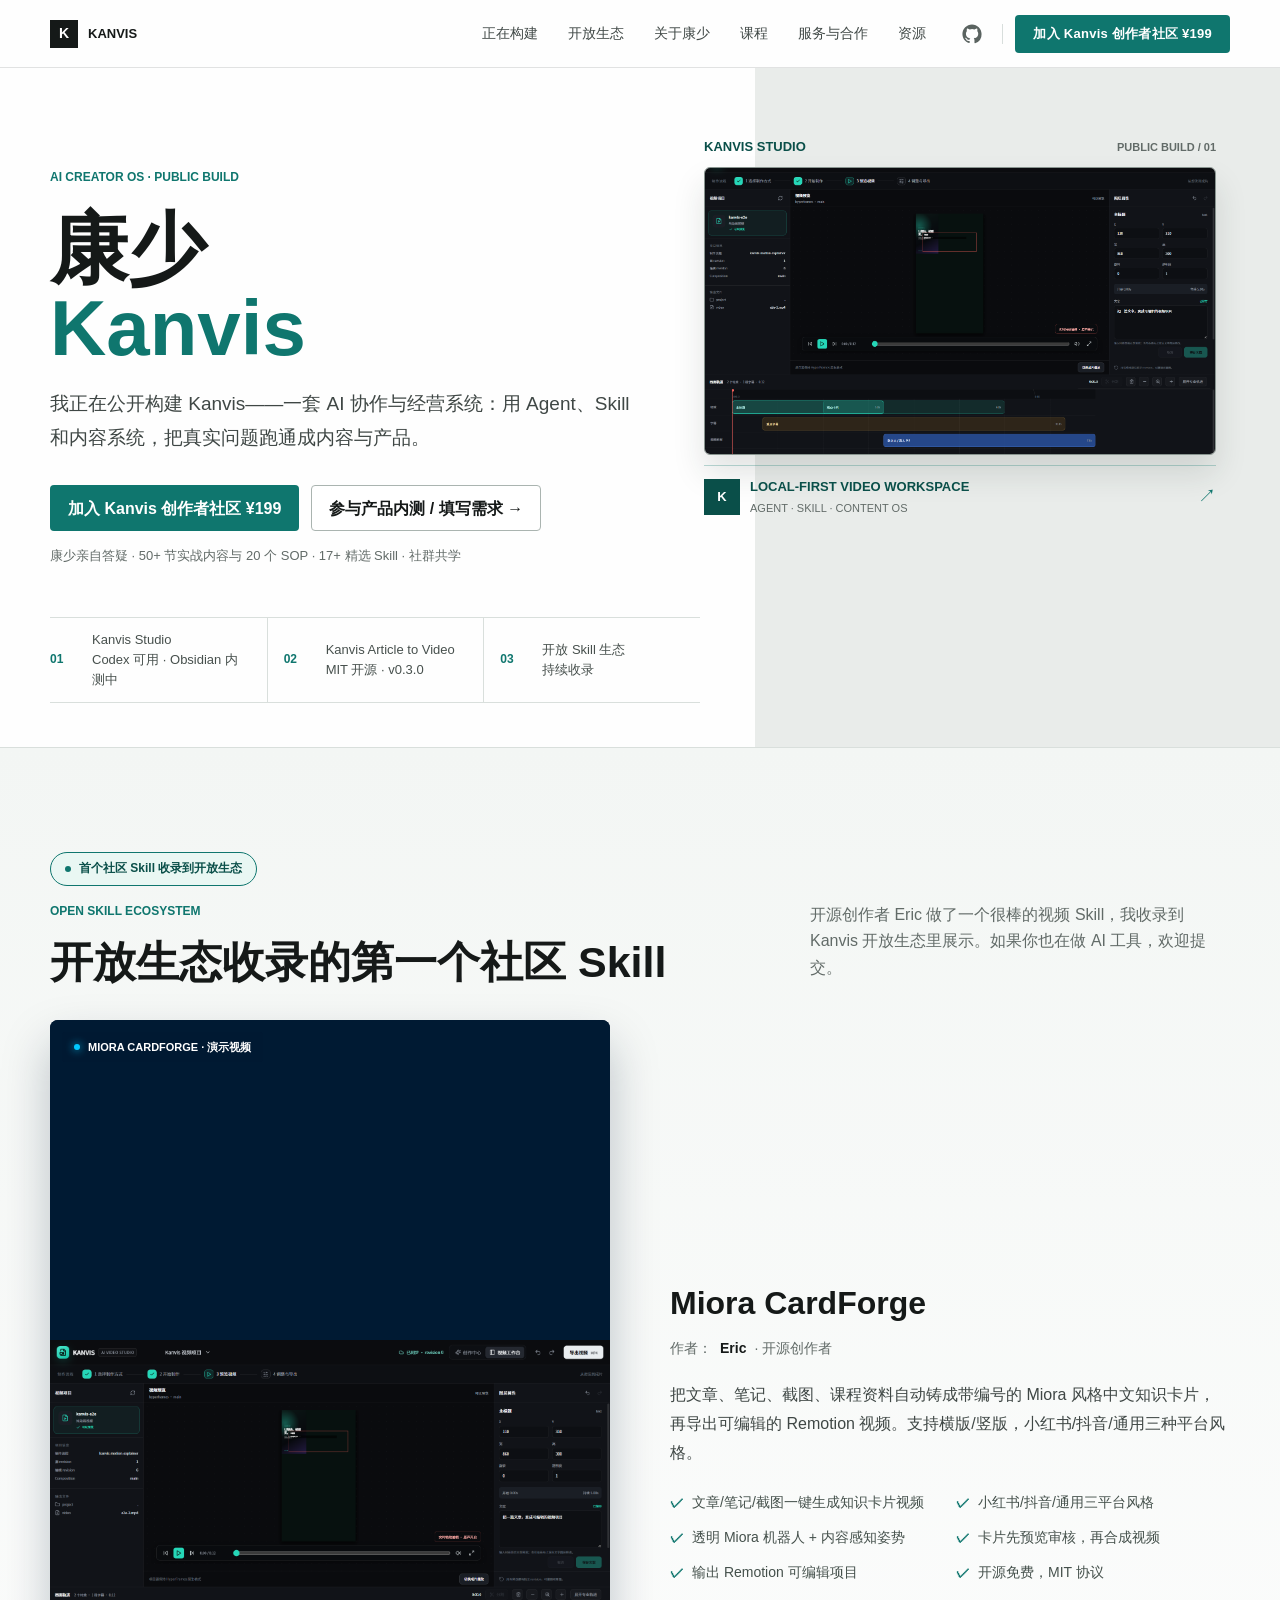
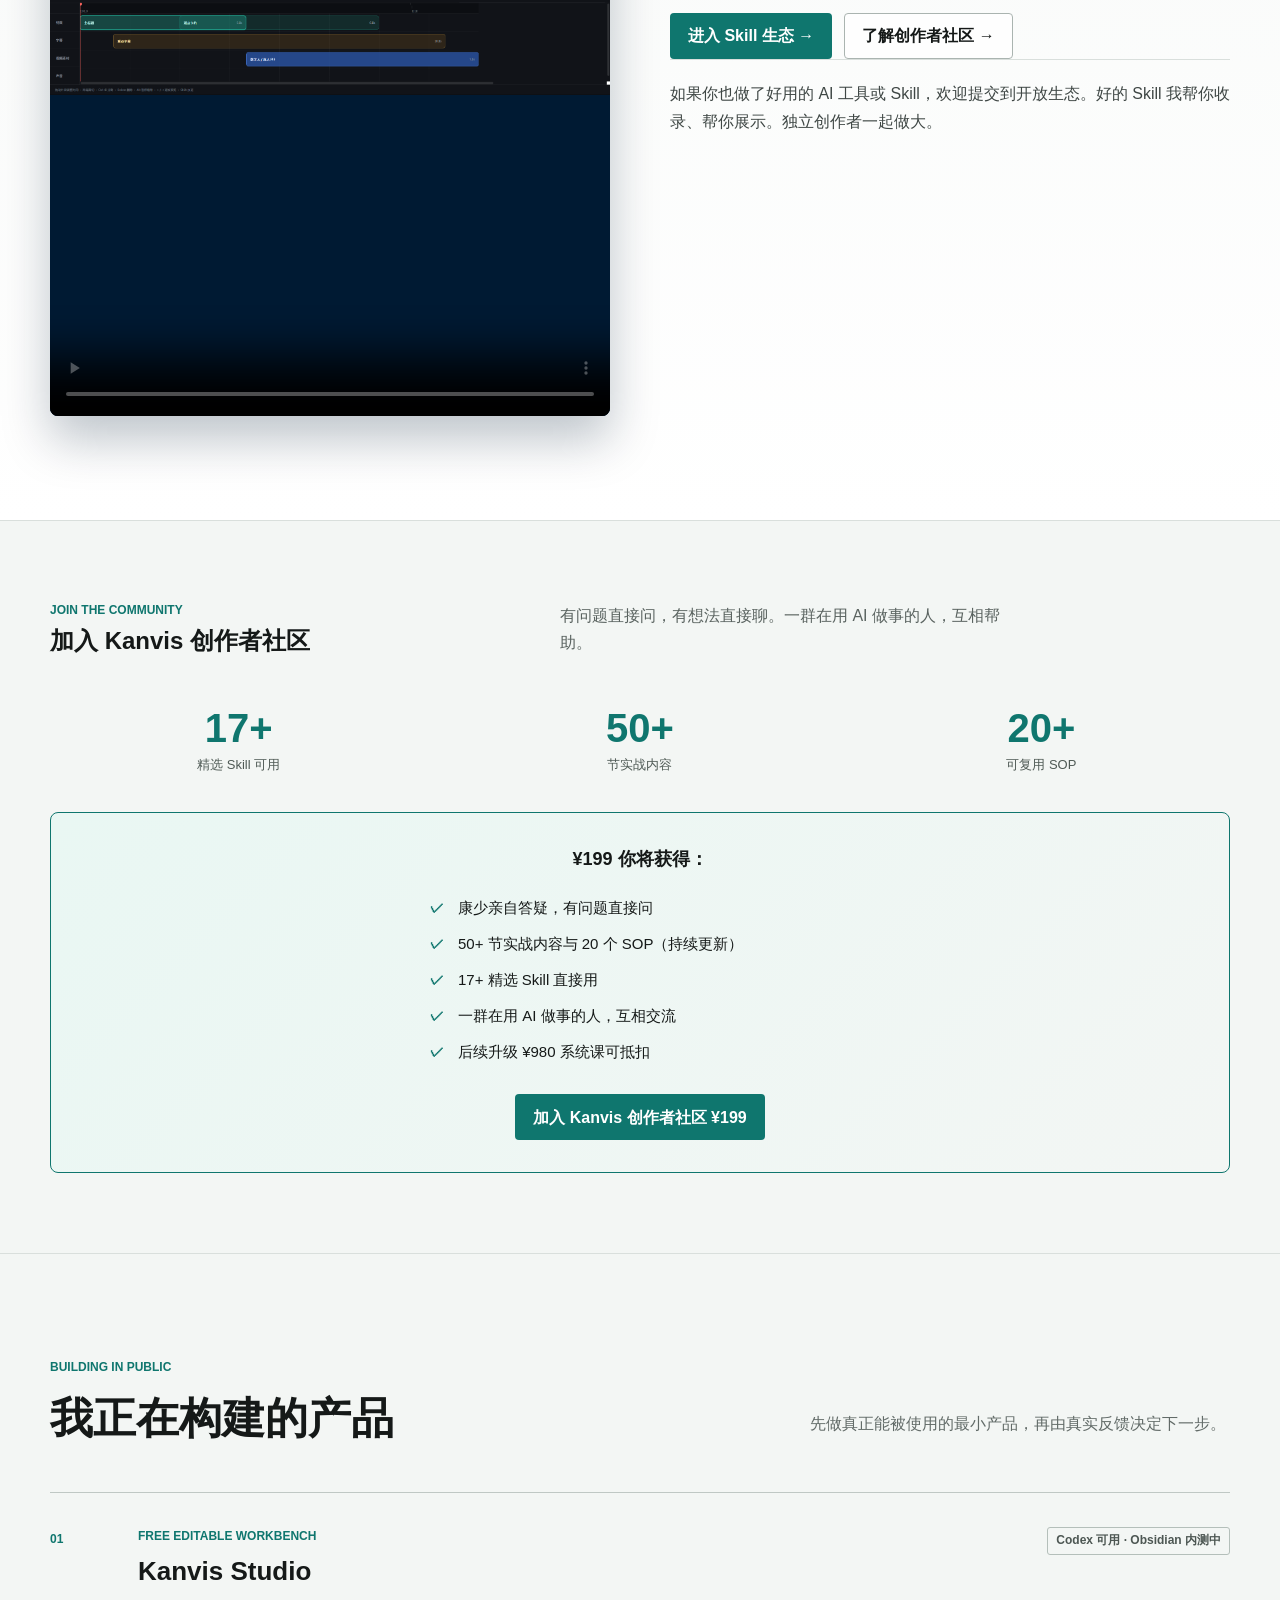
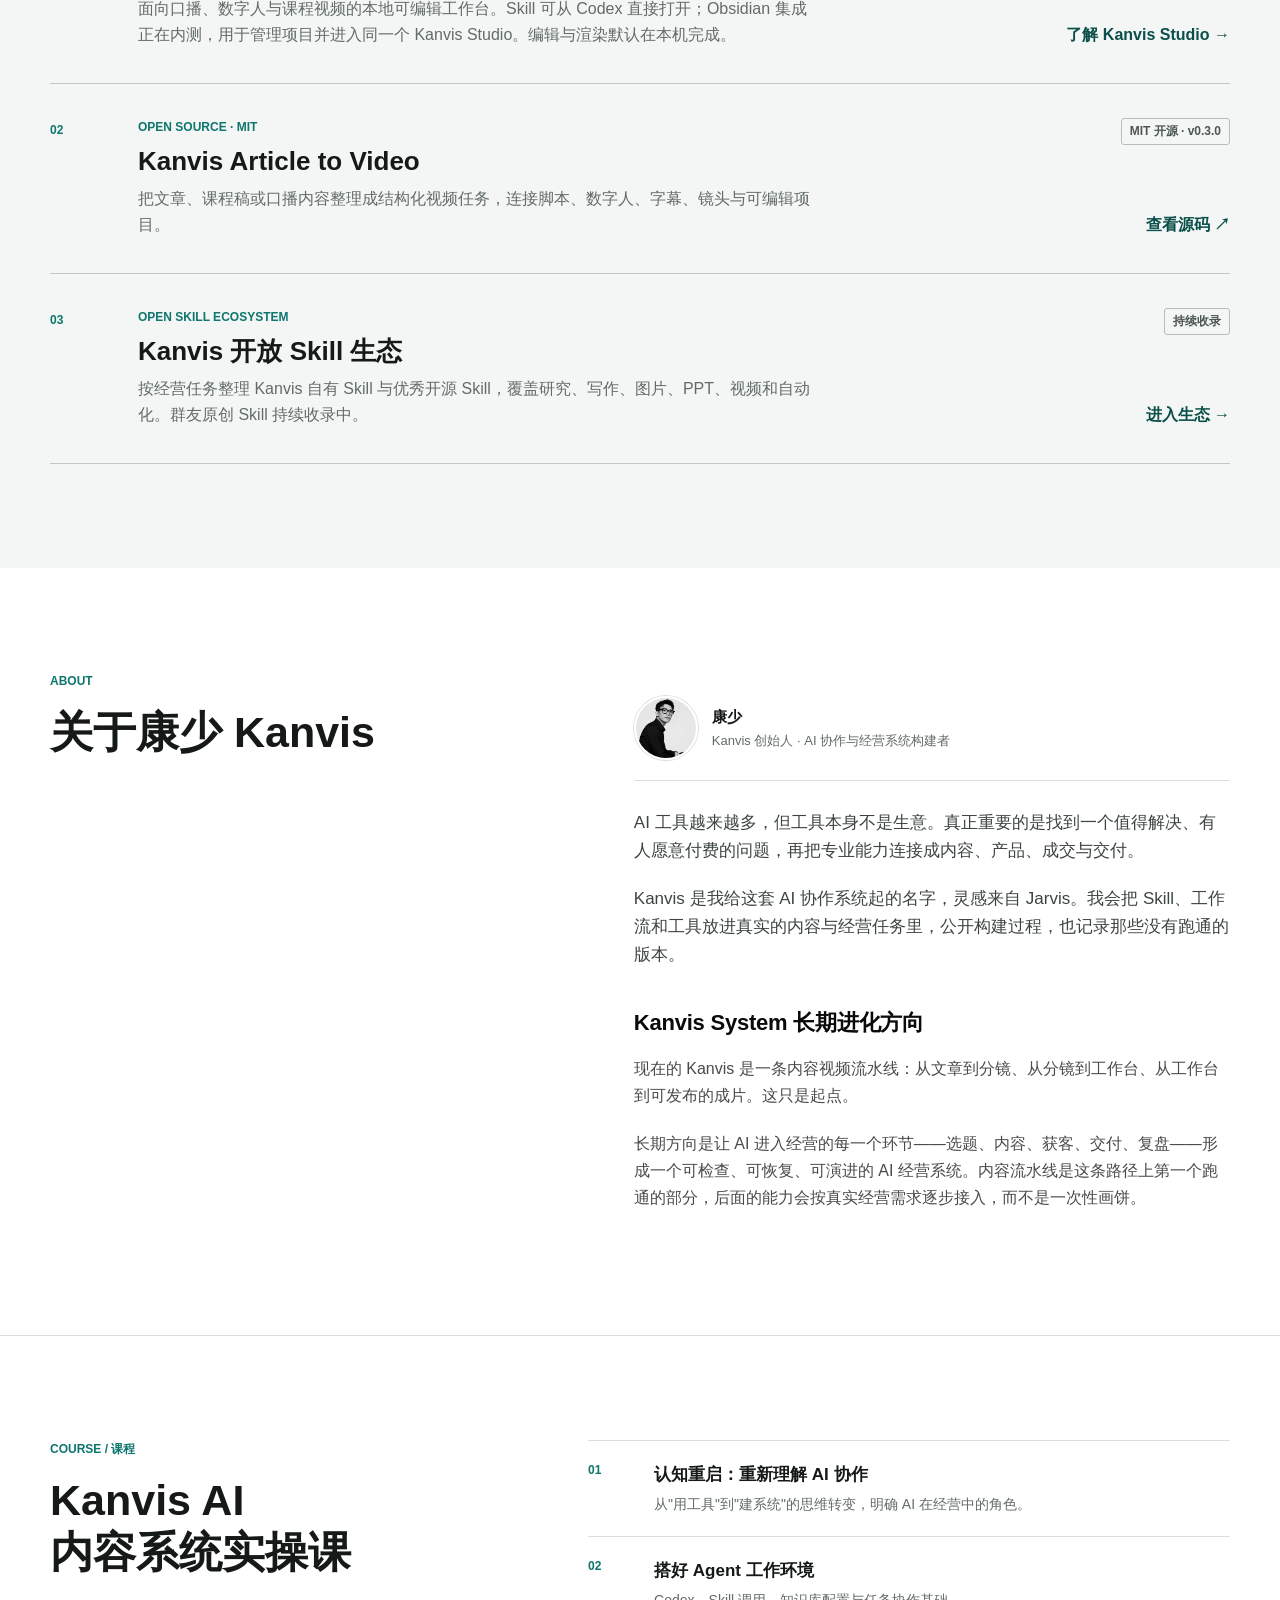
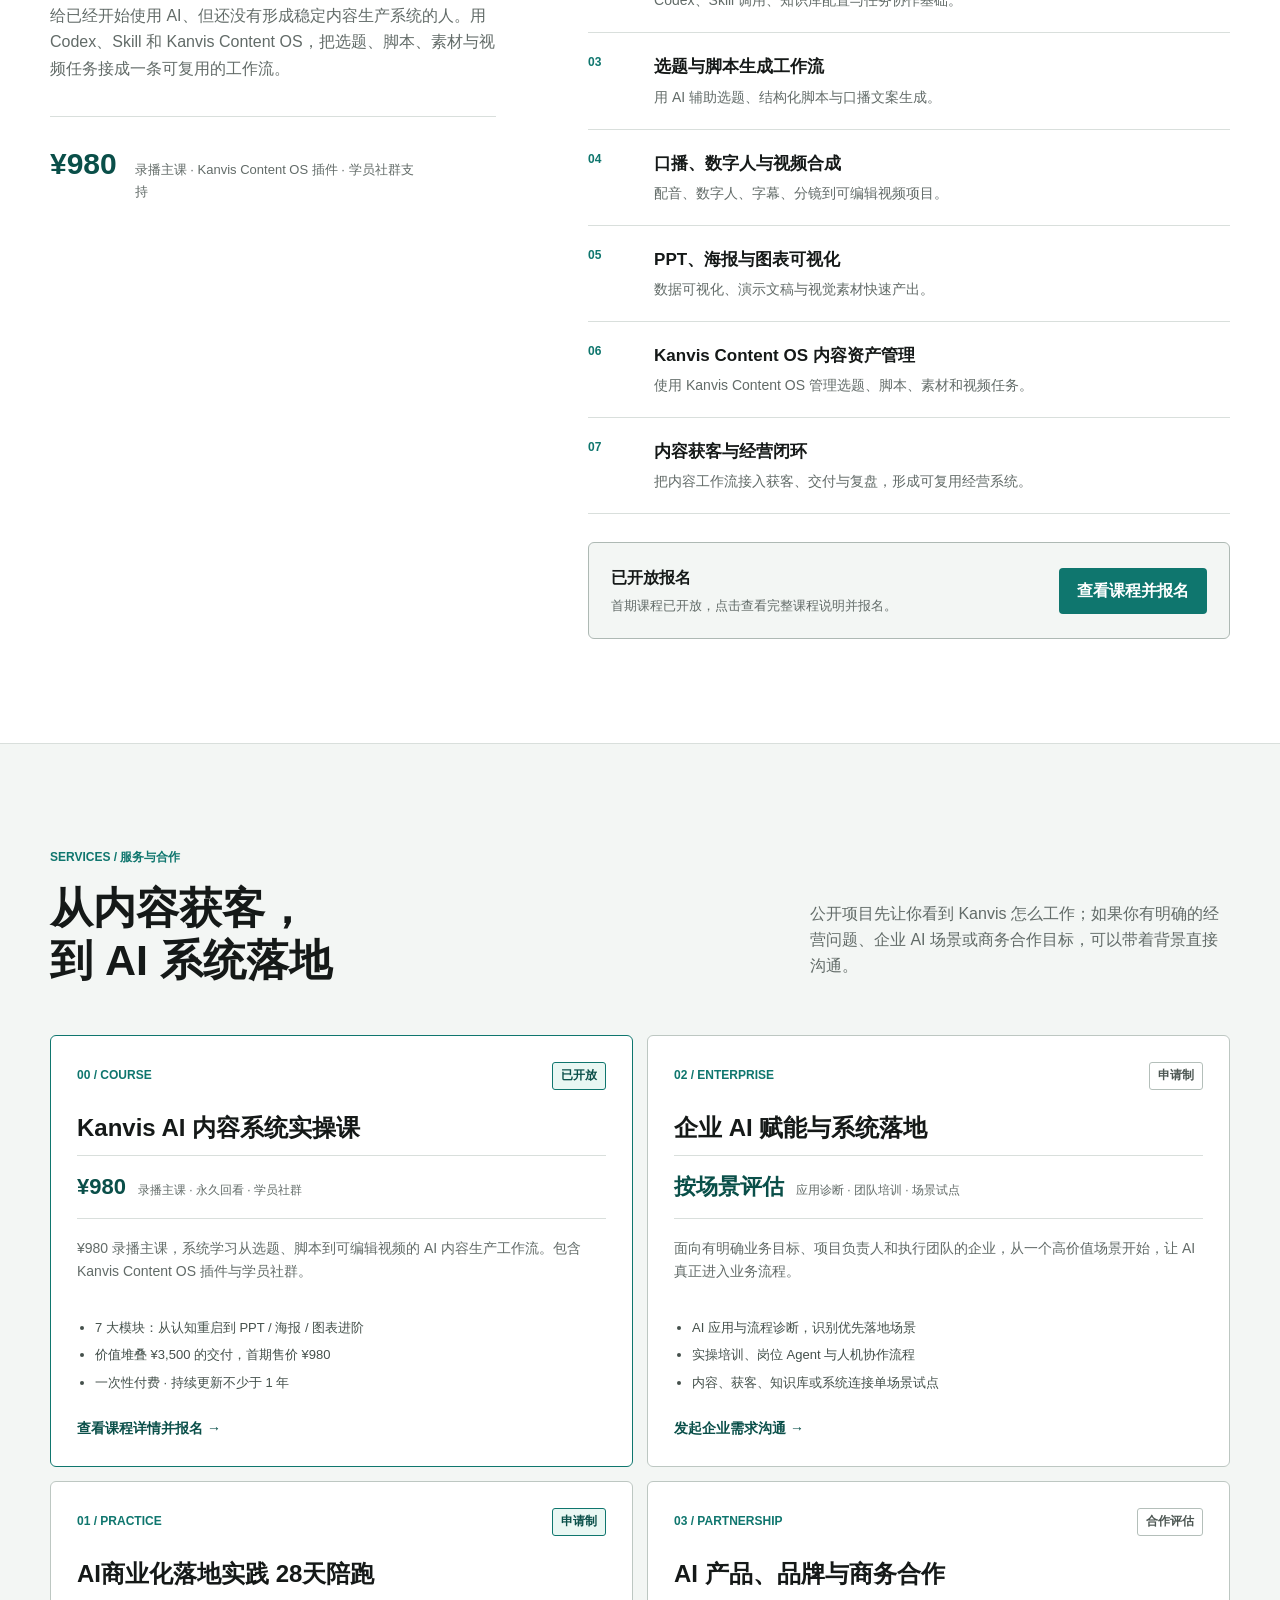
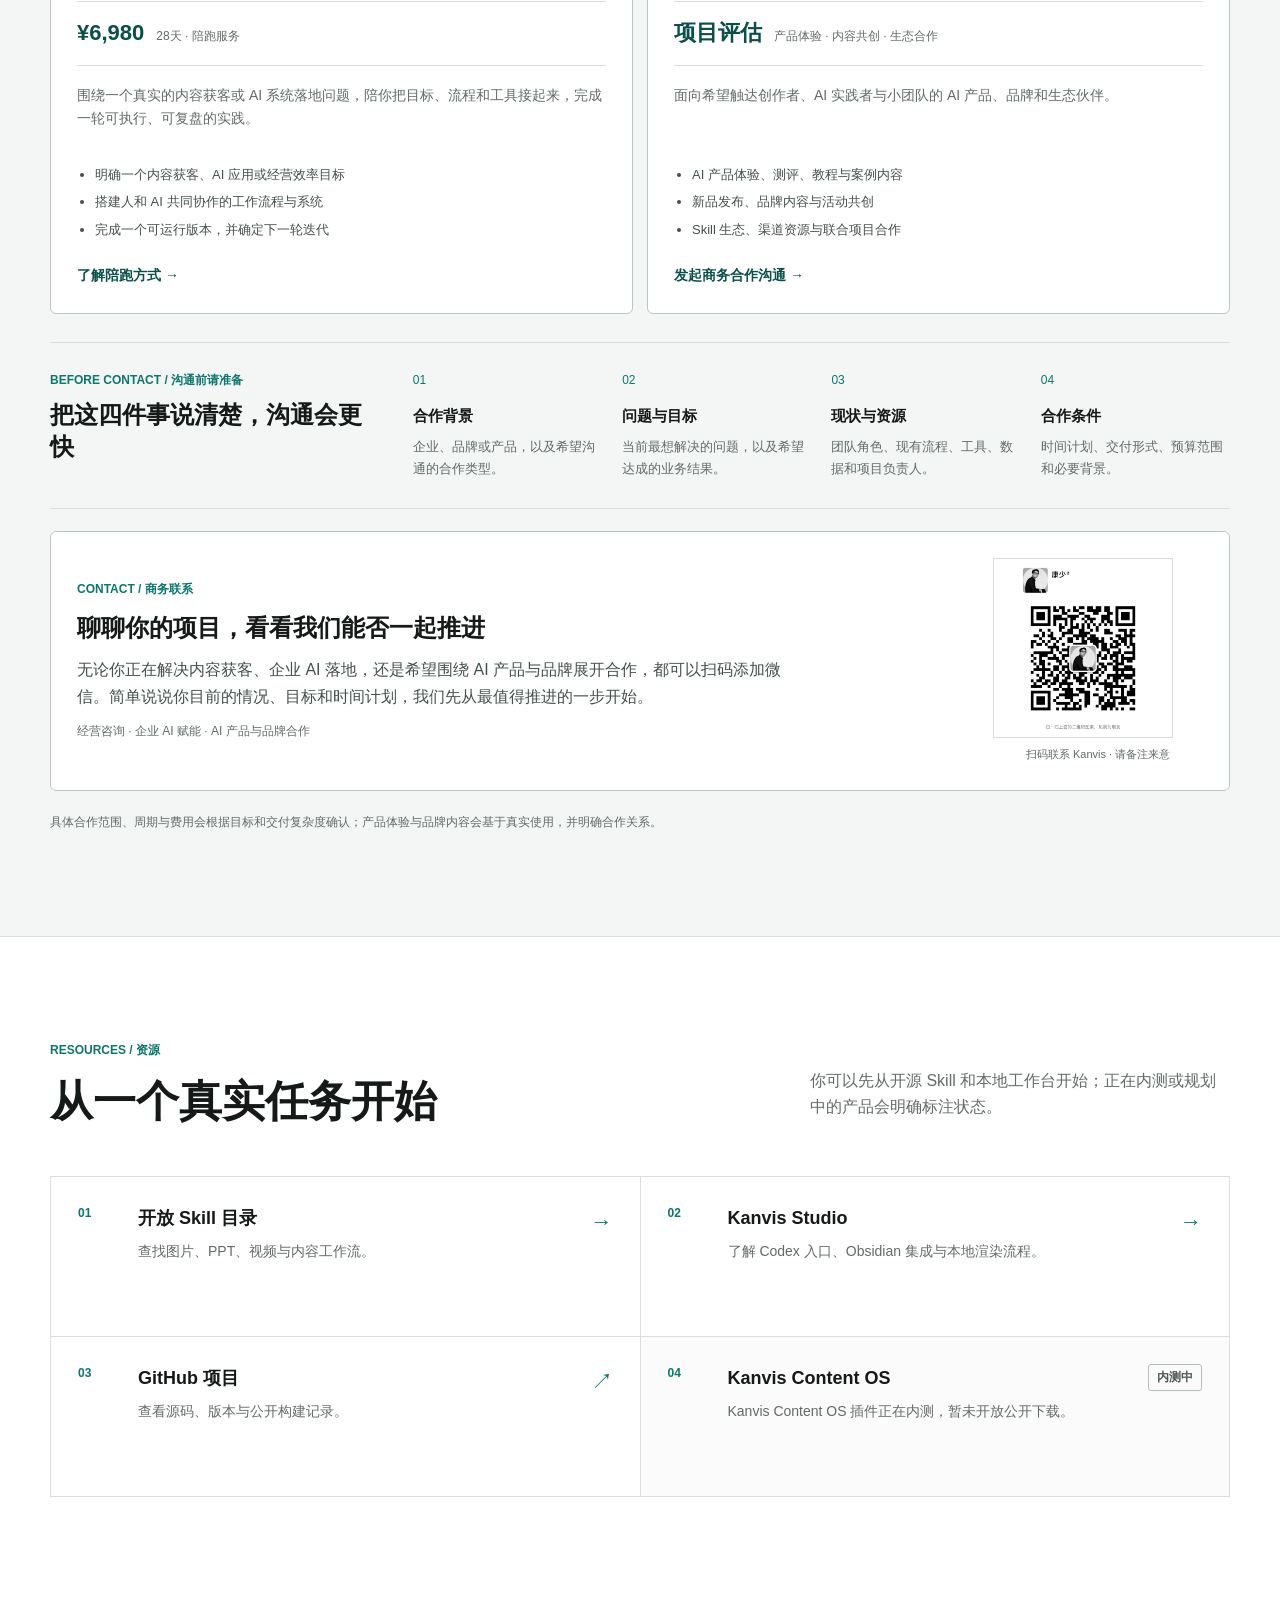
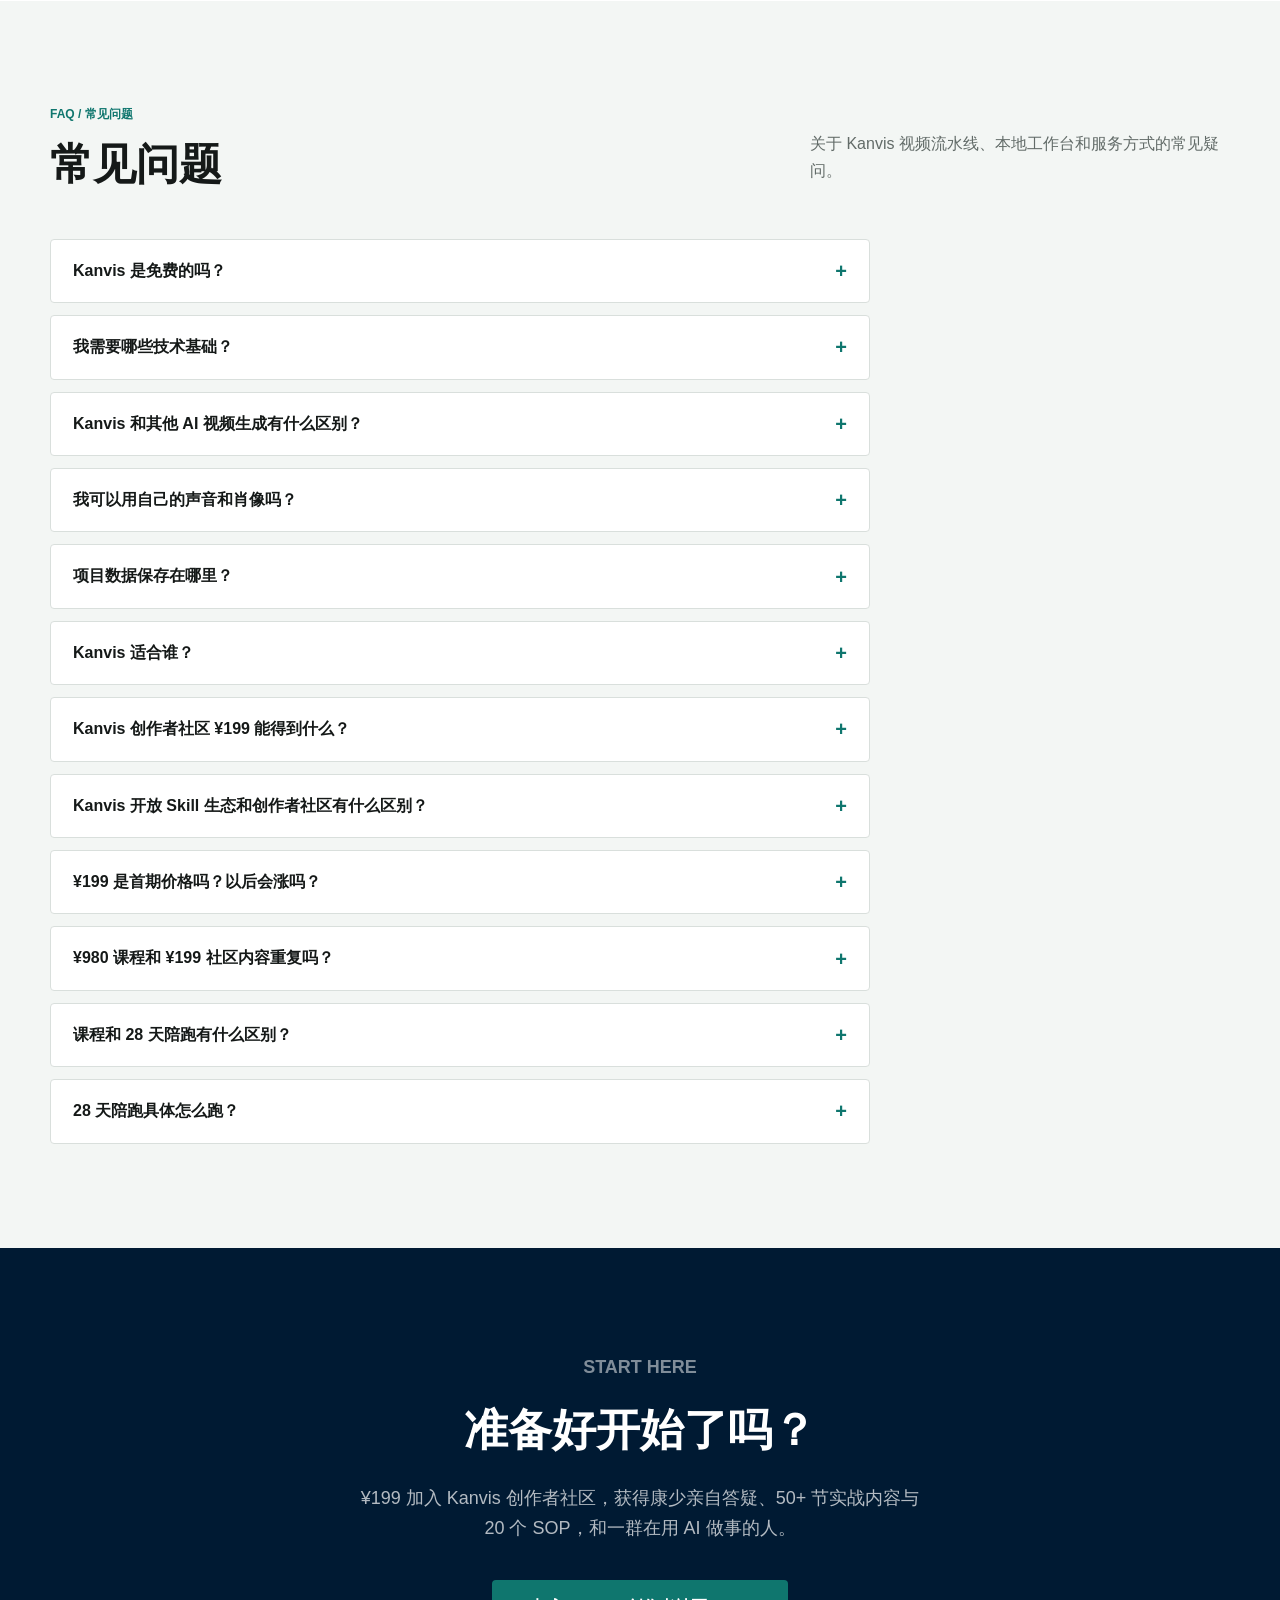
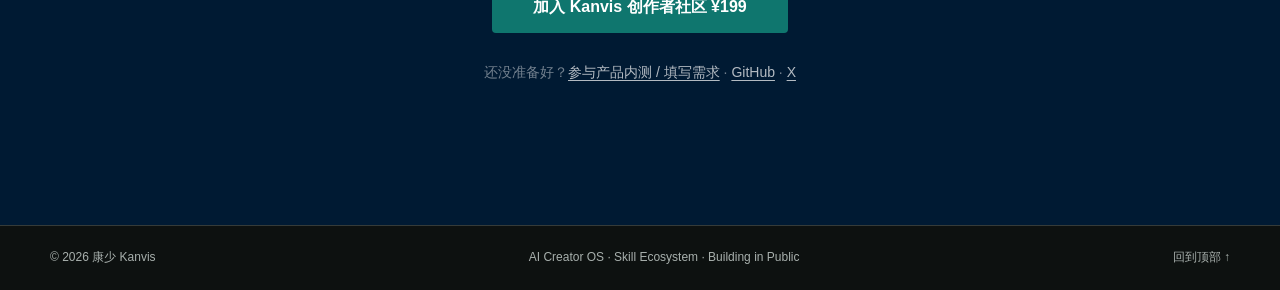
==== commit 3b4b2f0e: "fix: 重构关于康少区块-头像改为署名行，保持品牌克制风格" ====
--- a/index.html
+++ b/index.html
@@ -603,13 +603,17 @@
         <div>
           <p class="section-kicker">ABOUT</p>
           <h2>关于康少 Kanvis</h2>
-          <div class="statement-portrait">
-            <img src="assets/kanvis-avatar.png" alt="康少 Kanvis">
-          </div>
         </div>
         <div class="statement-copy">
+          <div class="statement-byline">
+            <img class="statement-avatar" src="assets/kanvis-avatar.png" alt="康少 Kanvis">
+            <div class="statement-byline-text">
+              <strong>康少</strong>
+              <span>Kanvis 创始人 · AI 协作与经营系统构建者</span>
+            </div>
+          </div>
           <p>AI 工具越来越多，但工具本身不是生意。真正重要的是找到一个值得解决、有人愿意付费的问题，再把专业能力连接成内容、产品、成交与交付。</p>
-          <p>Kanvis 是我给这套 AI 协作系统起的名字，灵感来自 Jarvis。康少是我本人；我会把 Skill、工作流和工具放进真实的内容与经营任务里，公开构建过程，也记录那些没有跑通的版本。</p>
+          <p>Kanvis 是我给这套 AI 协作系统起的名字，灵感来自 Jarvis。我会把 Skill、工作流和工具放进真实的内容与经营任务里，公开构建过程，也记录那些没有跑通的版本。</p>
           <h3 class="statement-direction">Kanvis System 长期进化方向</h3>
           <p class="statement-direction-copy">现在的 Kanvis 是一条内容视频流水线：从文章到分镜、从分镜到工作台、从工作台到可发布的成片。这只是起点。</p>
           <p class="statement-direction-copy">长期方向是让 AI 进入经营的每一个环节——选题、内容、获客、交付、复盘——形成一个可检查、可恢复、可演进的 AI 经营系统。内容流水线是这条路径上第一个跑通的部分，后面的能力会按真实经营需求逐步接入，而不是一次性画饼。</p>
--- a/assets/styles.css
+++ b/assets/styles.css
@@ -396,21 +396,43 @@
 
 .statement-copy p { margin: 0 0 20px; }
 
-.statement-portrait {
-  margin-top: 32px;
-  max-width: 240px;
-}
-.statement-portrait img {
-  width: 100%;
-  height: auto;
-  display: block;
-  border-radius: 6px;
-  border: 1px solid var(--line);
+.statement-byline {
+  display: flex;
+  align-items: center;
+  gap: 14px;
+  margin-bottom: 28px;
+  padding-bottom: 20px;
+  border-bottom: 1px solid var(--line);
+}
+
+.statement-avatar {
+  width: 64px;
+  height: 64px;
+  border-radius: 50%;
+  object-fit: cover;
+  border: 2px solid var(--paper);
+  box-shadow: 0 0 0 1px var(--line);
   filter: grayscale(100%);
-  transition: filter .3s ease;
-}
-.statement-portrait img:hover {
-  filter: grayscale(0%);
+  flex-shrink: 0;
+}
+
+.statement-byline-text {
+  display: flex;
+  flex-direction: column;
+  gap: 2px;
+}
+
+.statement-byline-text strong {
+  font-size: 15px;
+  font-weight: 750;
+  color: var(--ink);
+  letter-spacing: -0.01em;
+}
+
+.statement-byline-text span {
+  font-size: 13px;
+  color: var(--muted);
+  line-height: 1.4;
 }
 
 .quote-line {
@@ -966,7 +988,8 @@
   .statement-grid, .course-layout, .section-heading { grid-template-columns: 1fr; gap: 30px; }
   .statement h2, .section-heading h2, .course h2, .closing h2 { font-size: 34px; }
   .statement-copy { padding-top: 0; font-size: 16px; }
-  .statement-portrait { max-width: 180px; margin-top: 20px; }
+  .statement-byline { margin-bottom: 20px; padding-bottom: 16px; }
+  .statement-avatar { width: 52px; height: 52px; }
   .section-heading { align-items: start; margin-bottom: 34px; }
 
   .project-row,
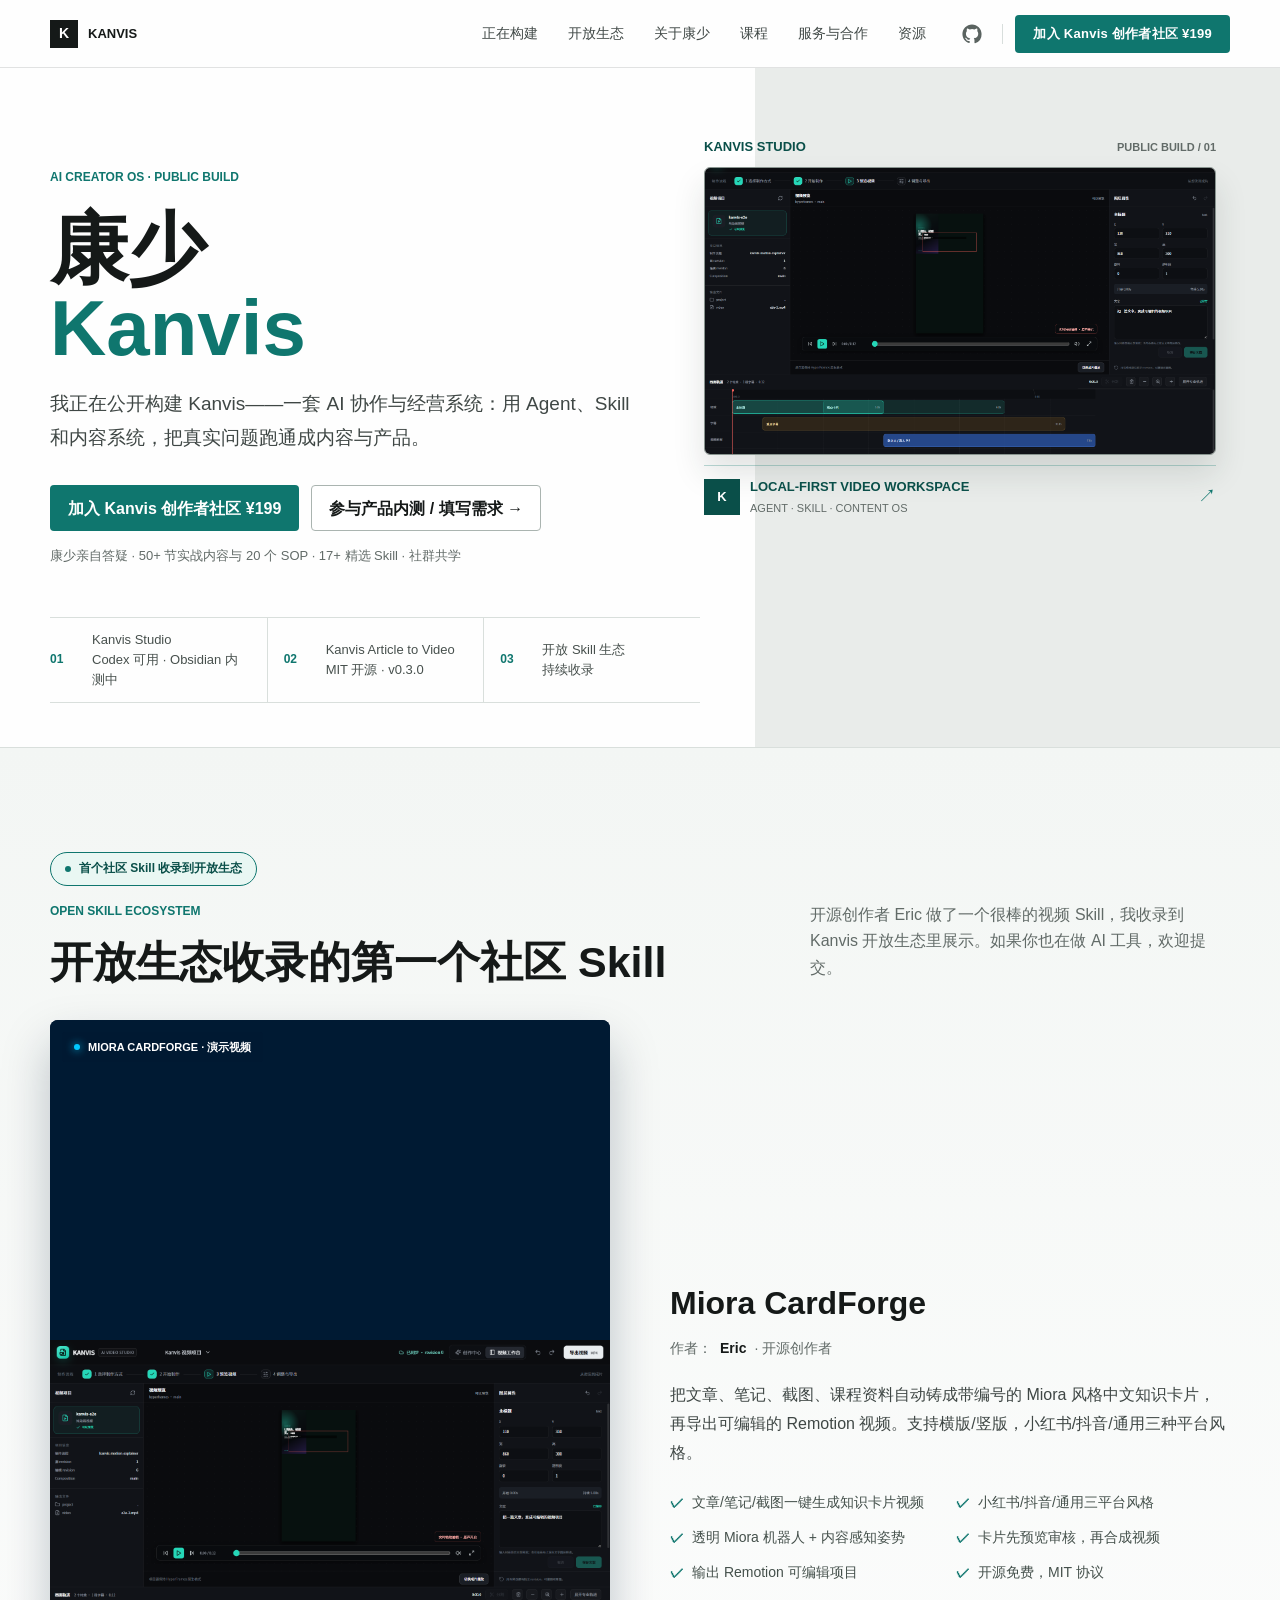
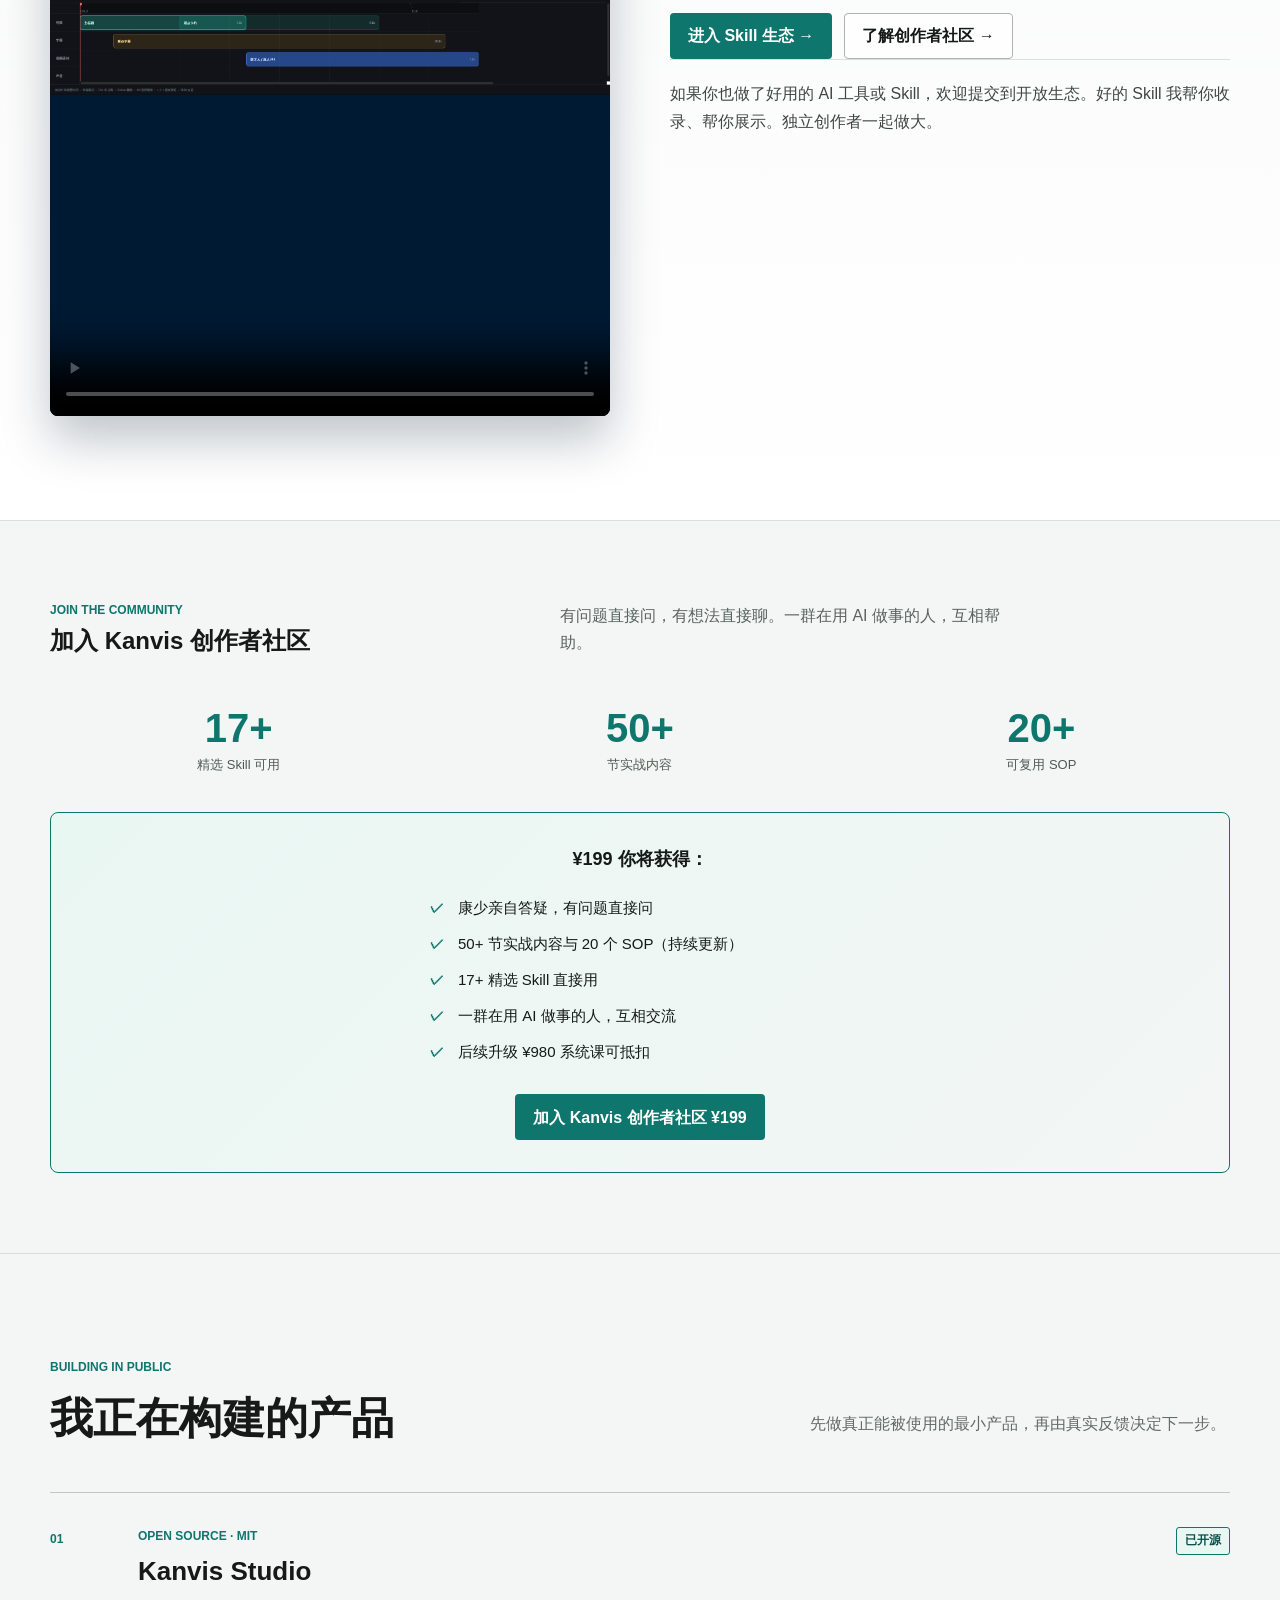
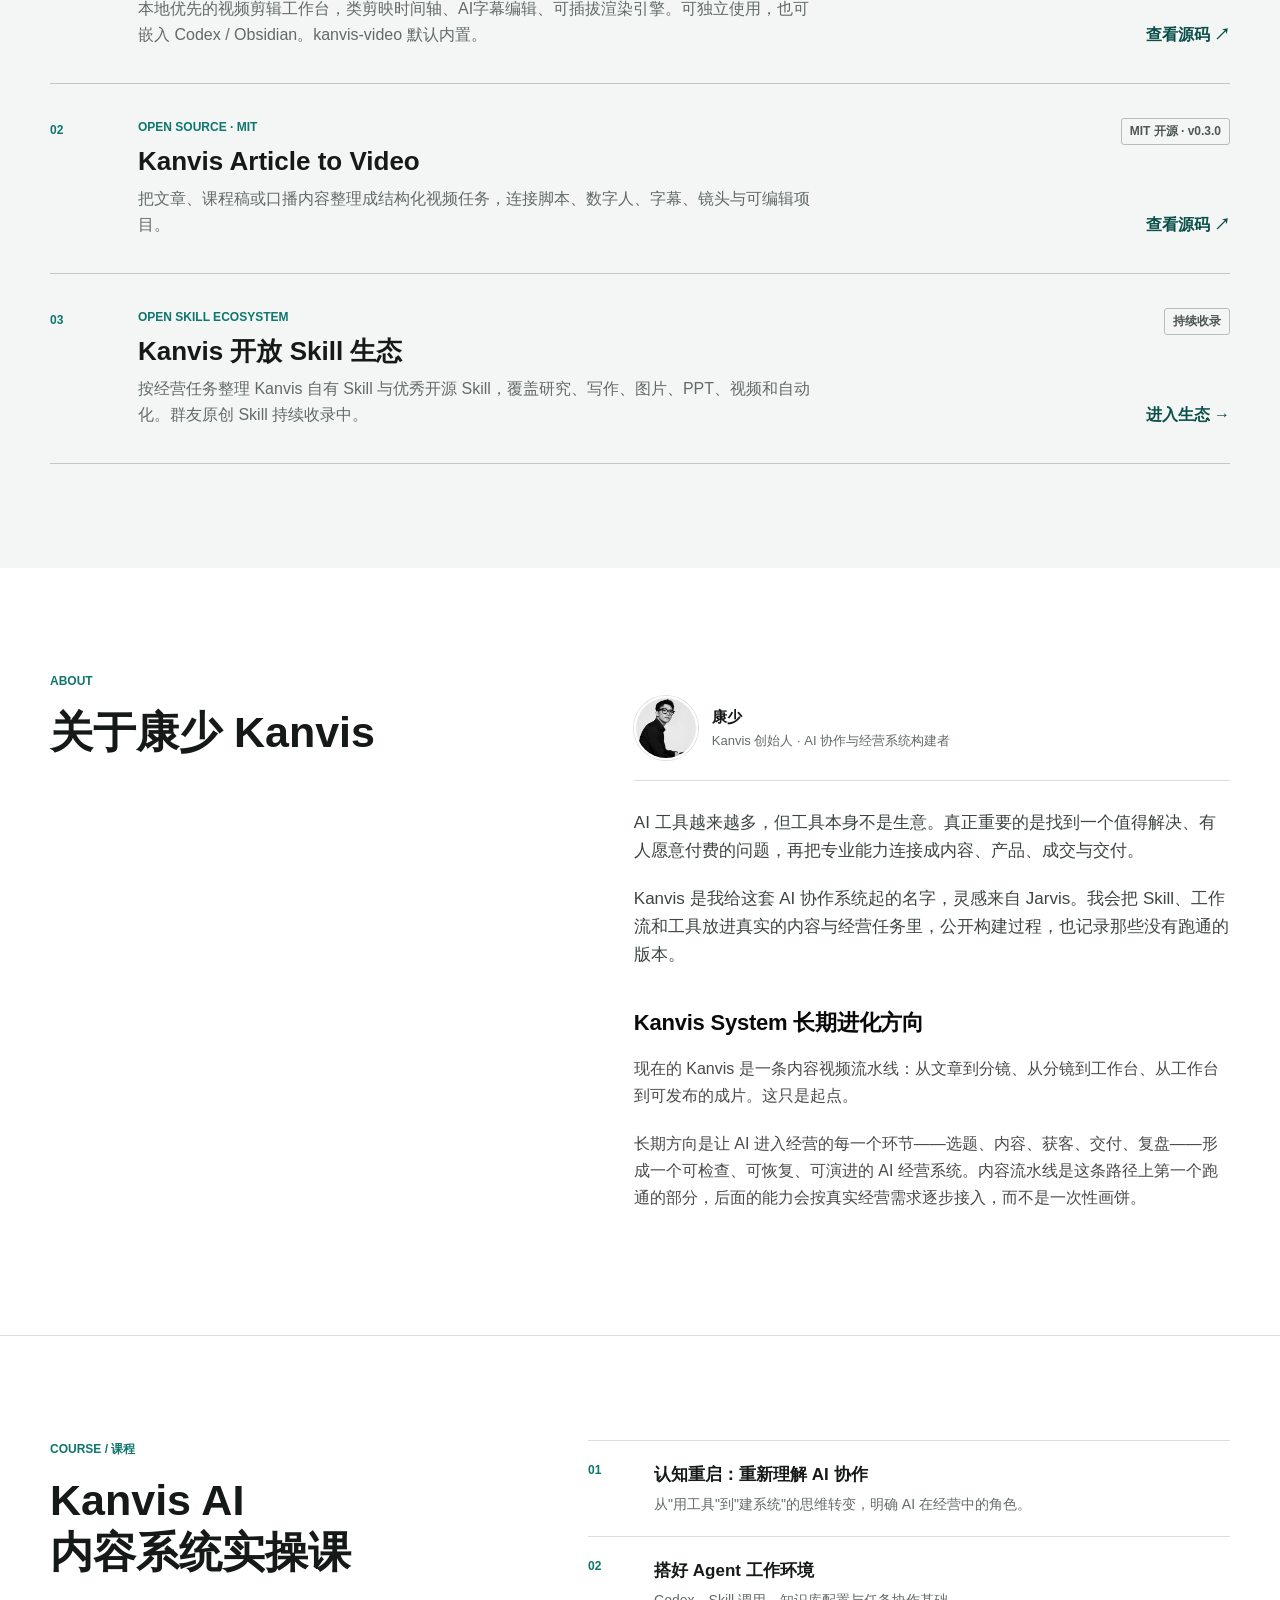
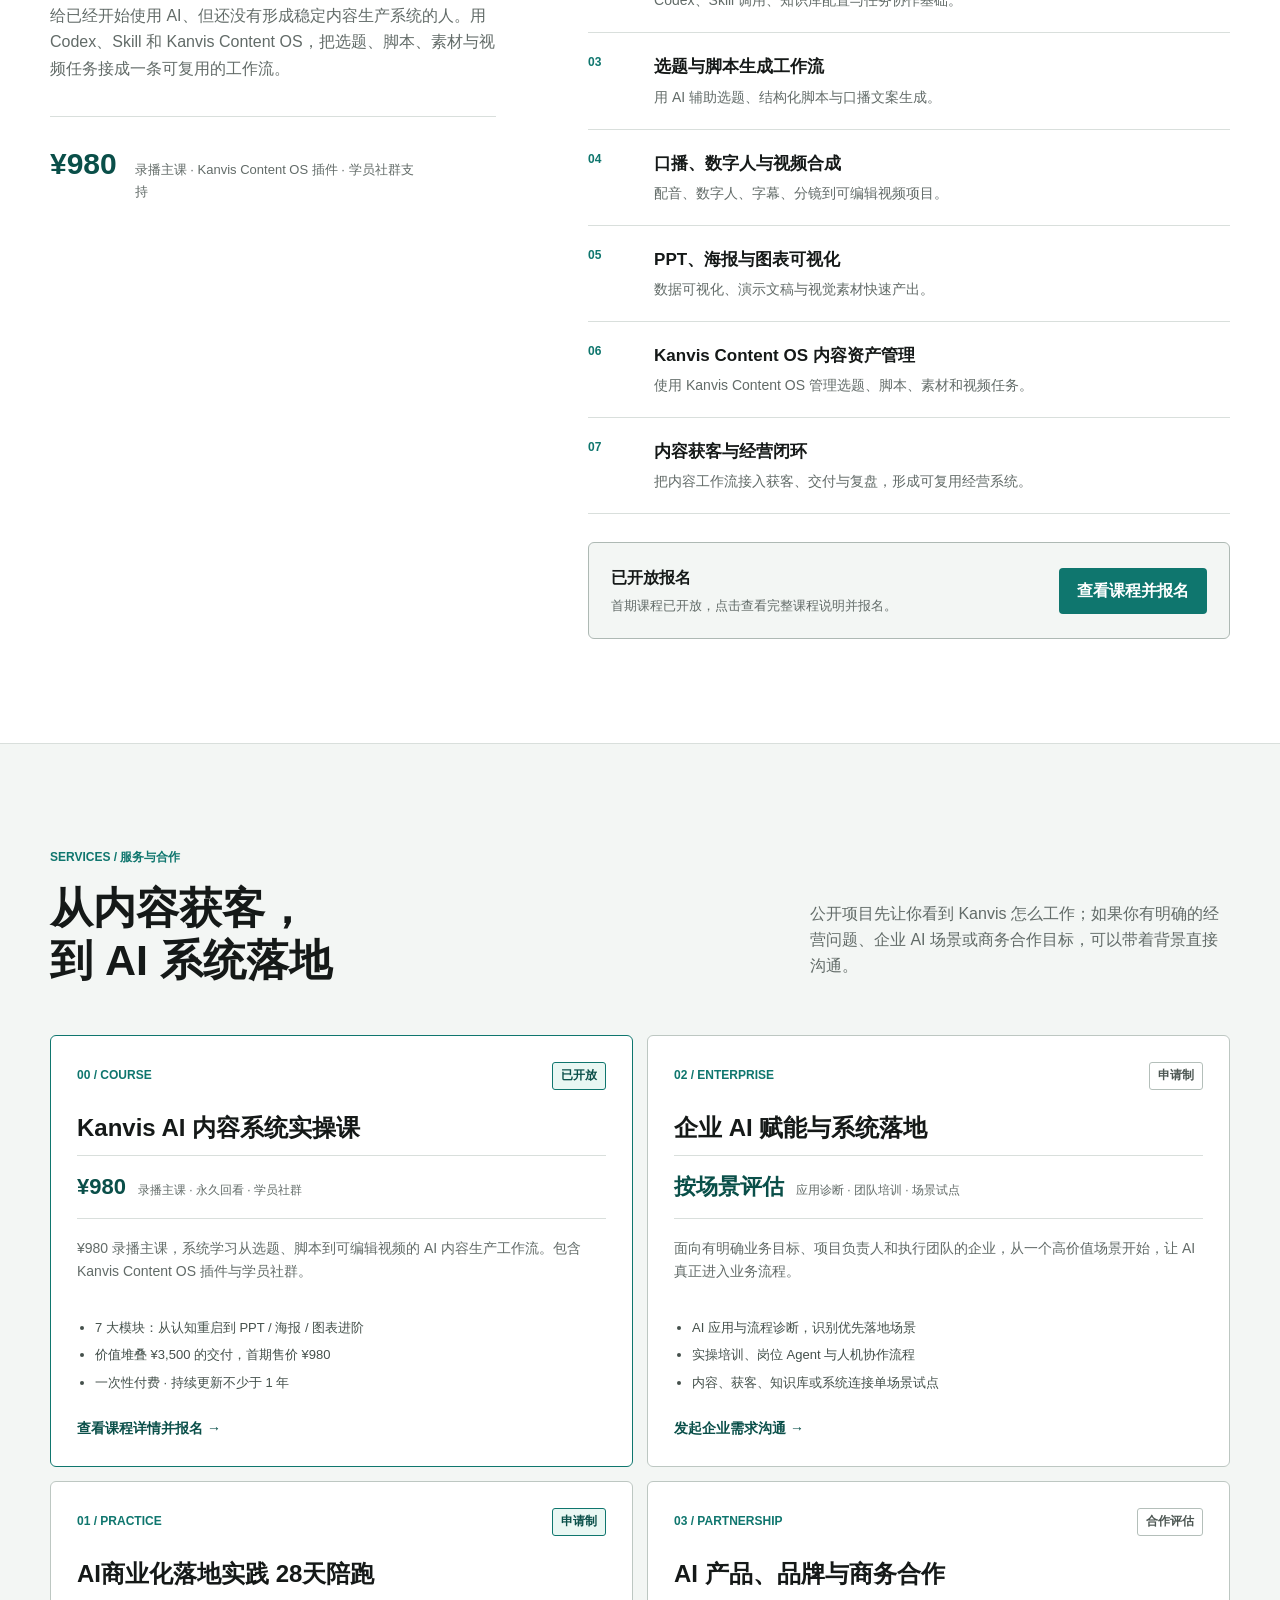
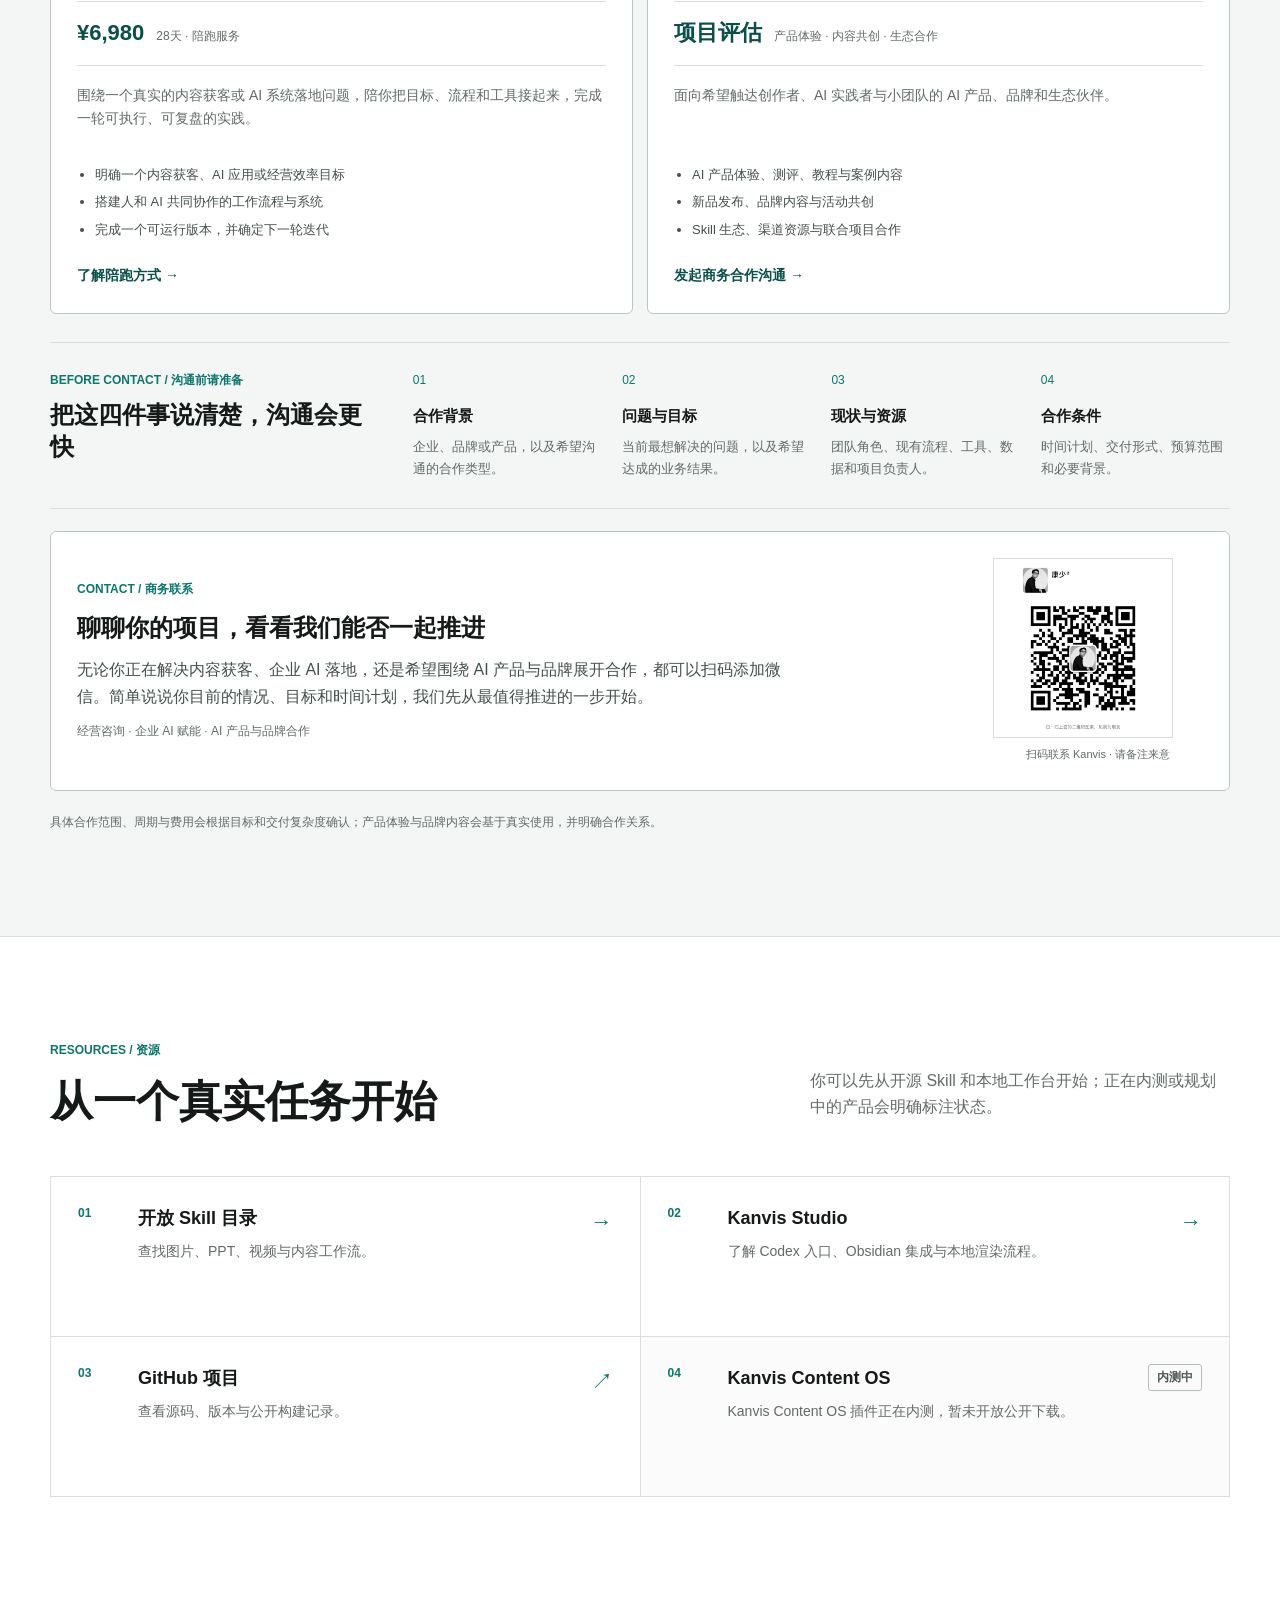
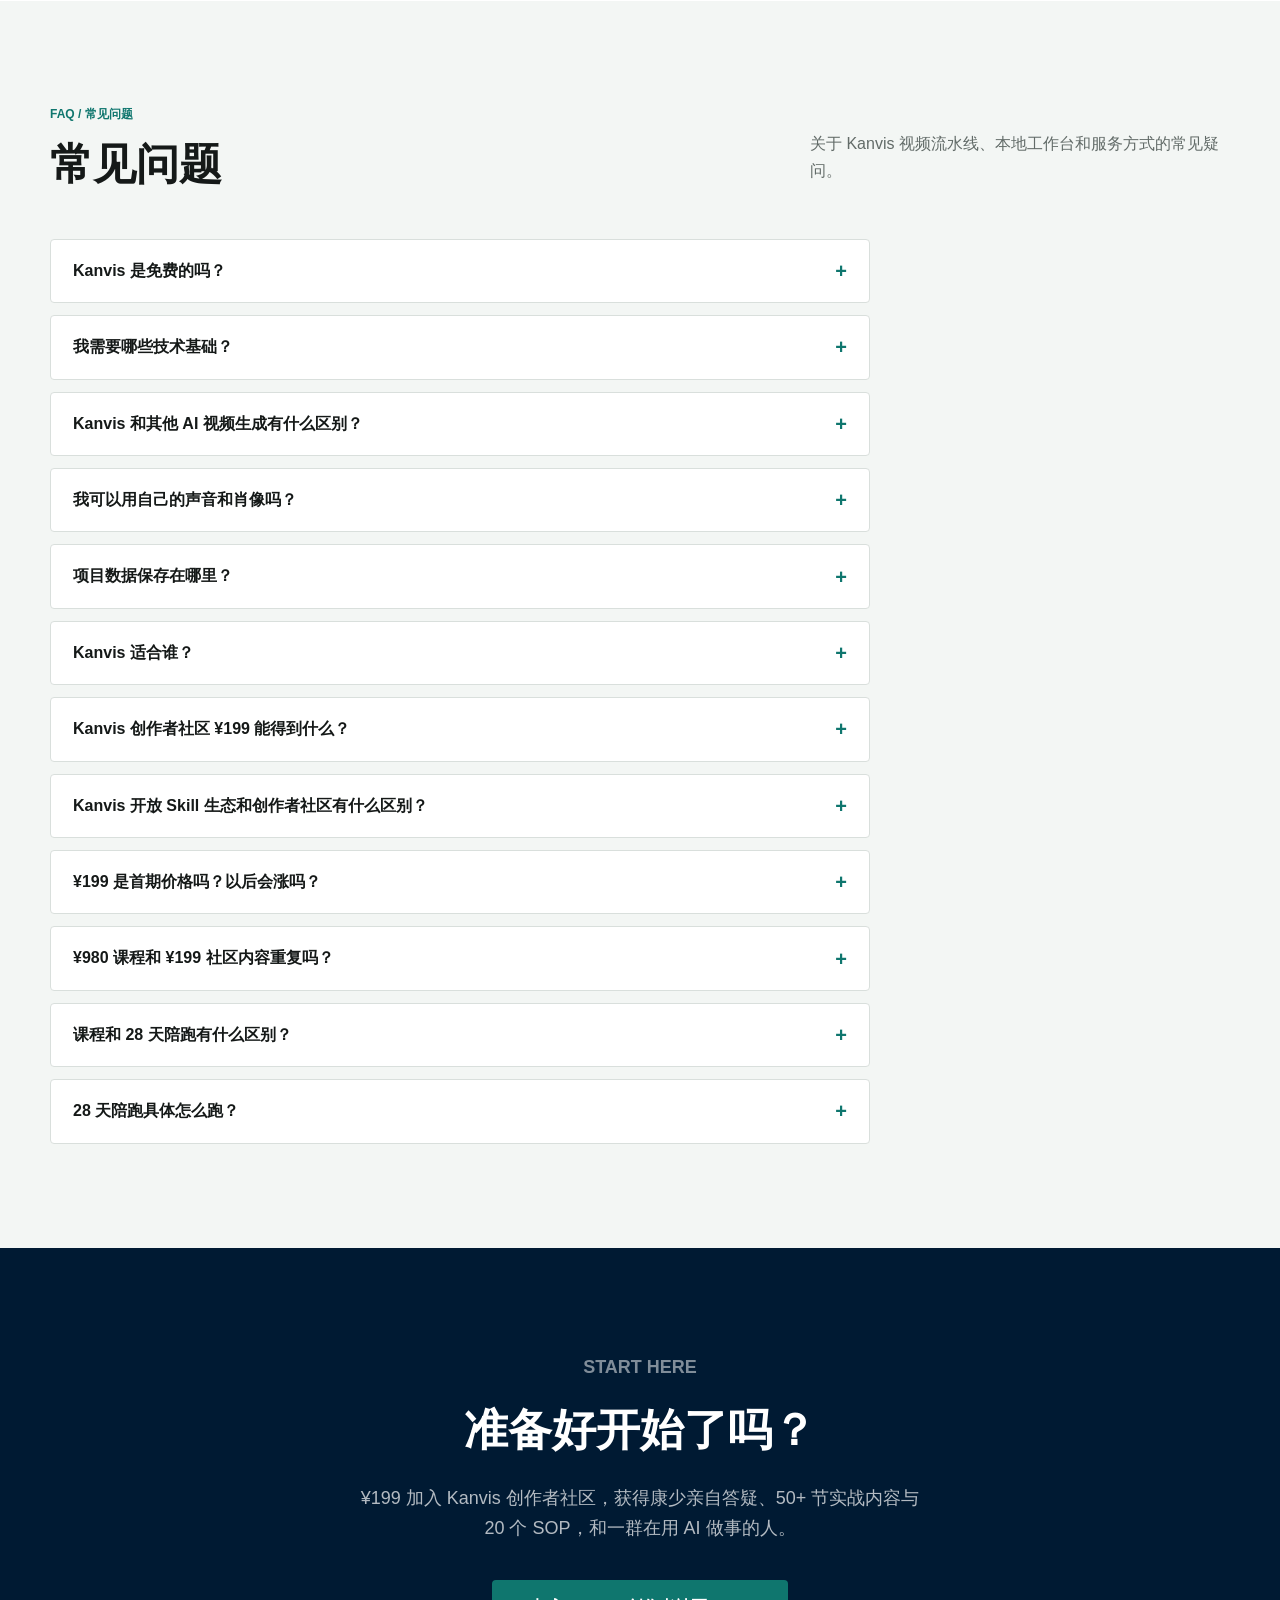
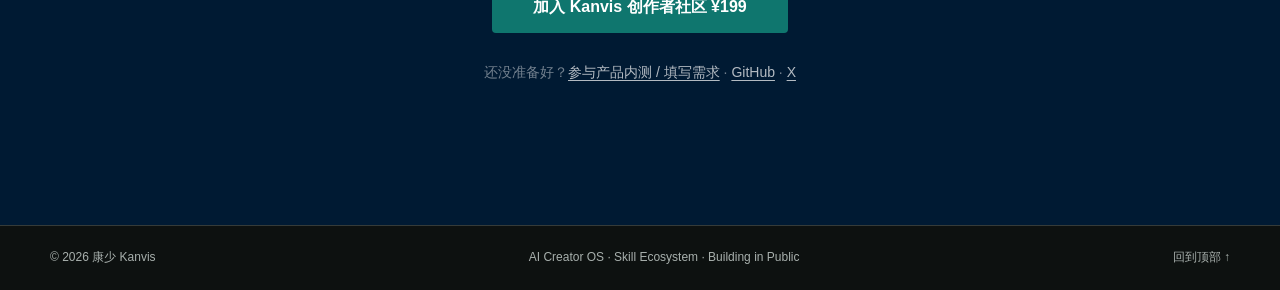
==== commit a65b0ef4: "feat: mark Kanvis Studio as open source, link to standalone repo" ====
--- a/index.html
+++ b/index.html
@@ -559,13 +559,13 @@
           <article class="project-row">
             <div class="project-index">01</div>
             <div class="project-copy">
-              <p class="project-meta">FREE EDITABLE WORKBENCH</p>
+              <p class="project-meta">OPEN SOURCE · MIT</p>
               <h3>Kanvis Studio</h3>
-              <p>面向口播、数字人与课程视频的本地可编辑工作台。Skill 可从 Codex 直接打开；Obsidian 集成正在内测，用于管理项目并进入同一个 Kanvis Studio。编辑与渲染默认在本机完成。</p>
+              <p>本地优先的视频剪辑工作台，类剪映时间轴、AI字幕编辑、可插拔渲染引擎。可独立使用，也可嵌入 Codex / Obsidian。kanvis-video 默认内置。</p>
             </div>
             <div class="project-actions">
-              <span class="status">Codex 可用 · Obsidian 内测中</span>
-              <a class="arrow-link" href="open/?tab=workbench">了解 Kanvis Studio <span aria-hidden="true">→</span></a>
+              <span class="status status-live">已开源</span>
+              <a class="arrow-link" href="https://github.com/Kanvis-chen/kanvis-studio" target="_blank" rel="noopener">查看源码 <span aria-hidden="true">↗</span></a>
             </div>
           </article>
 
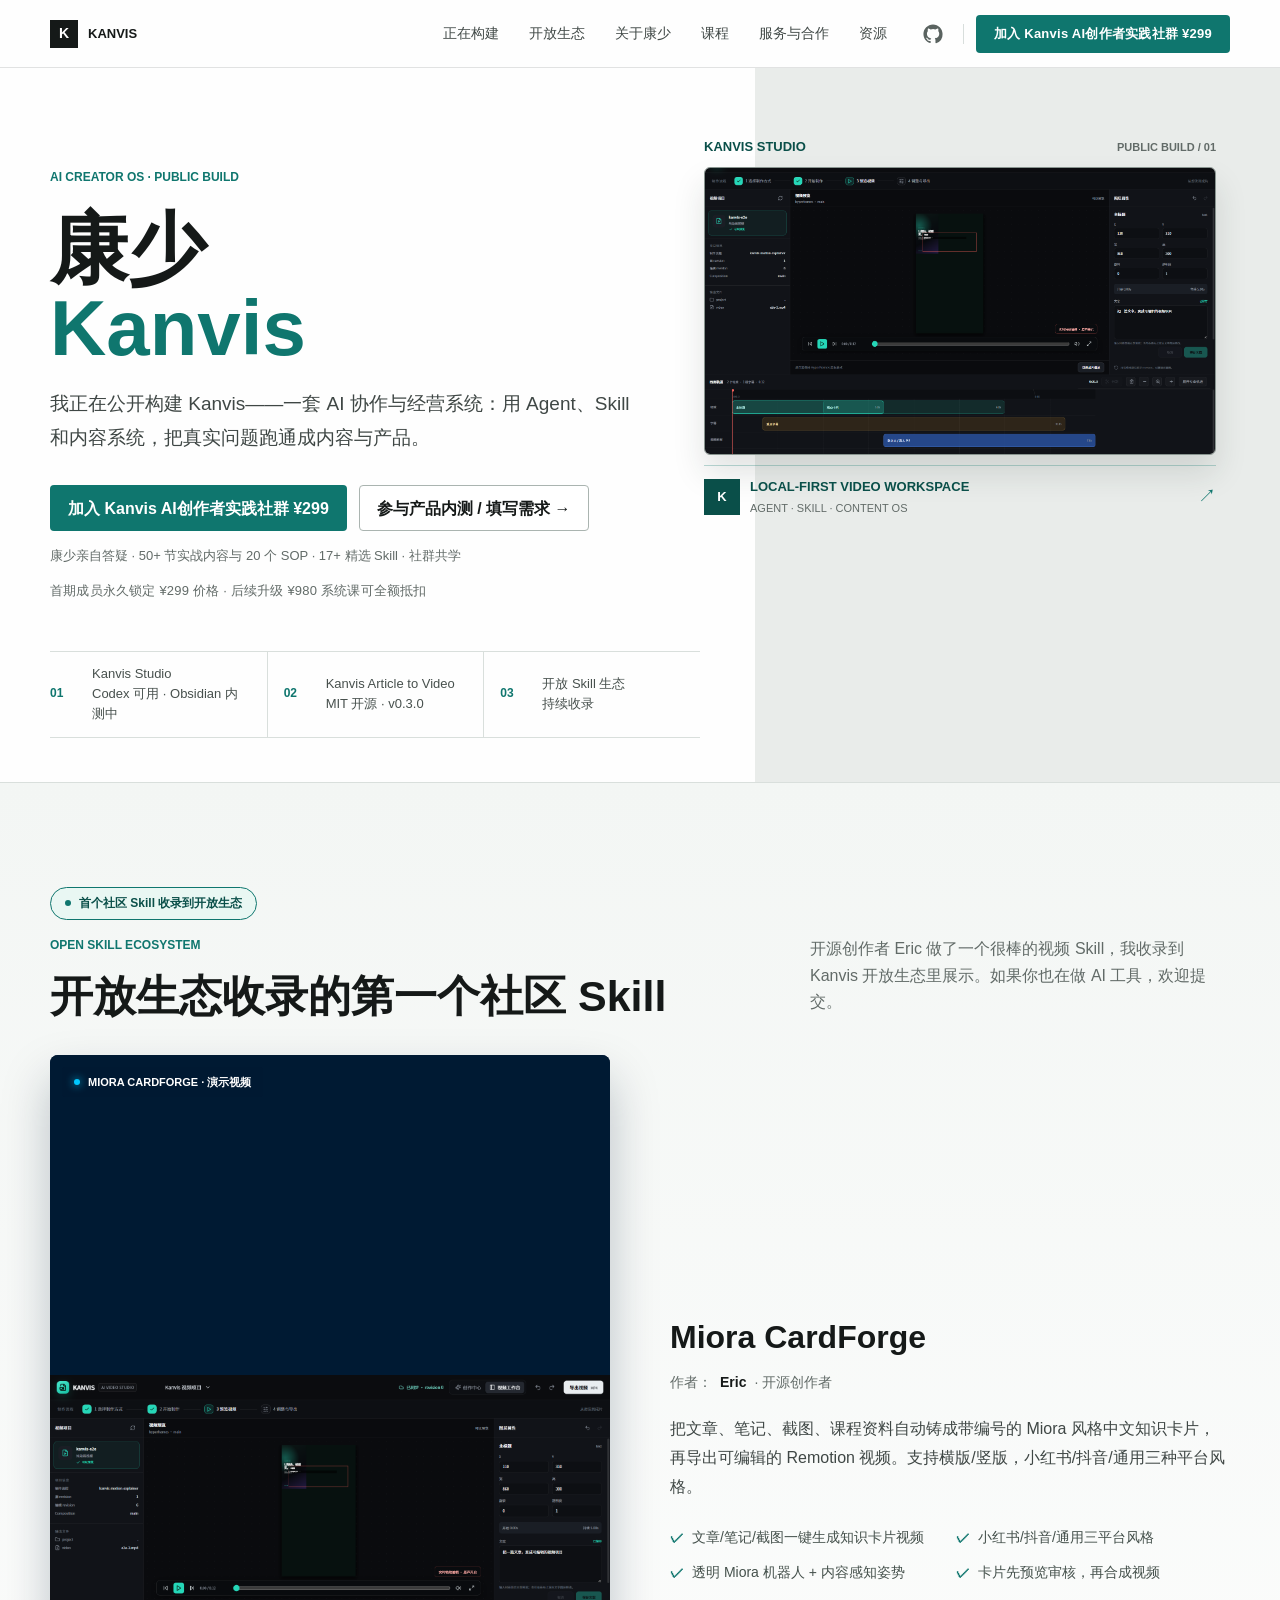
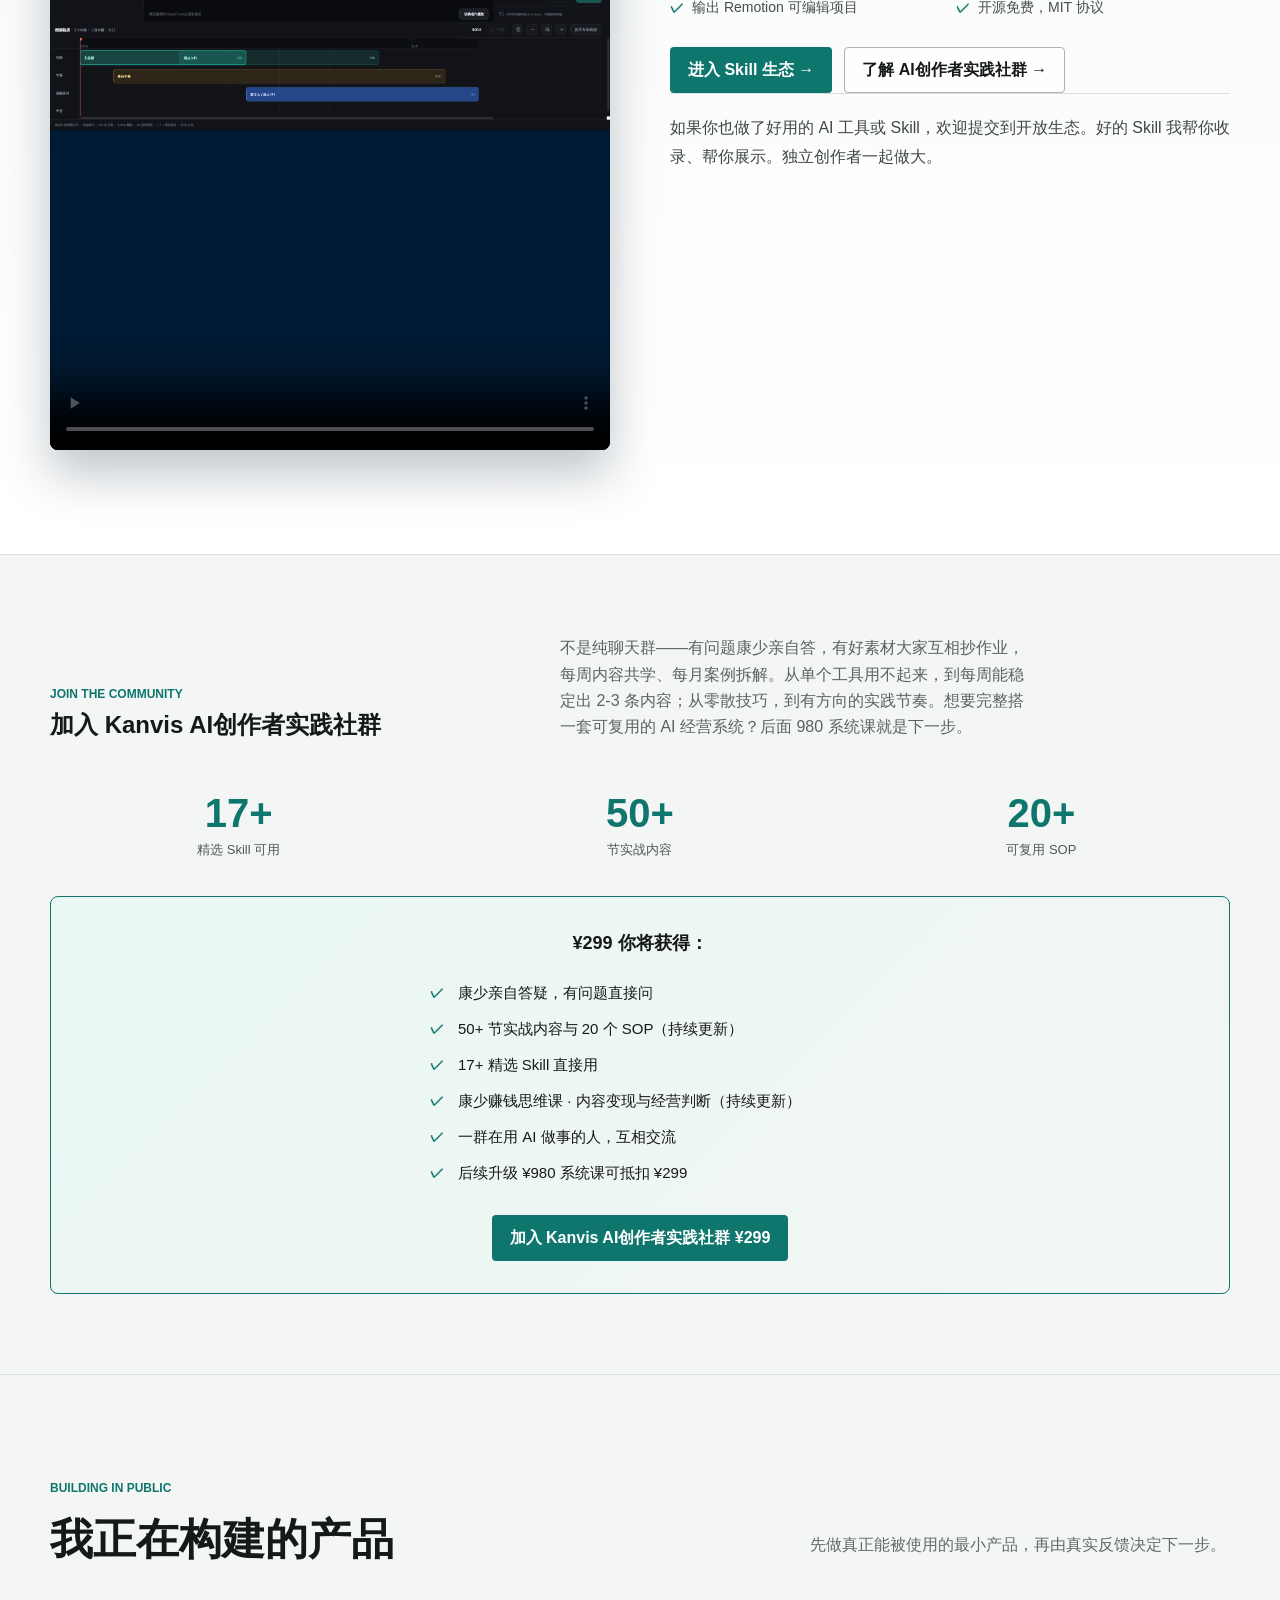
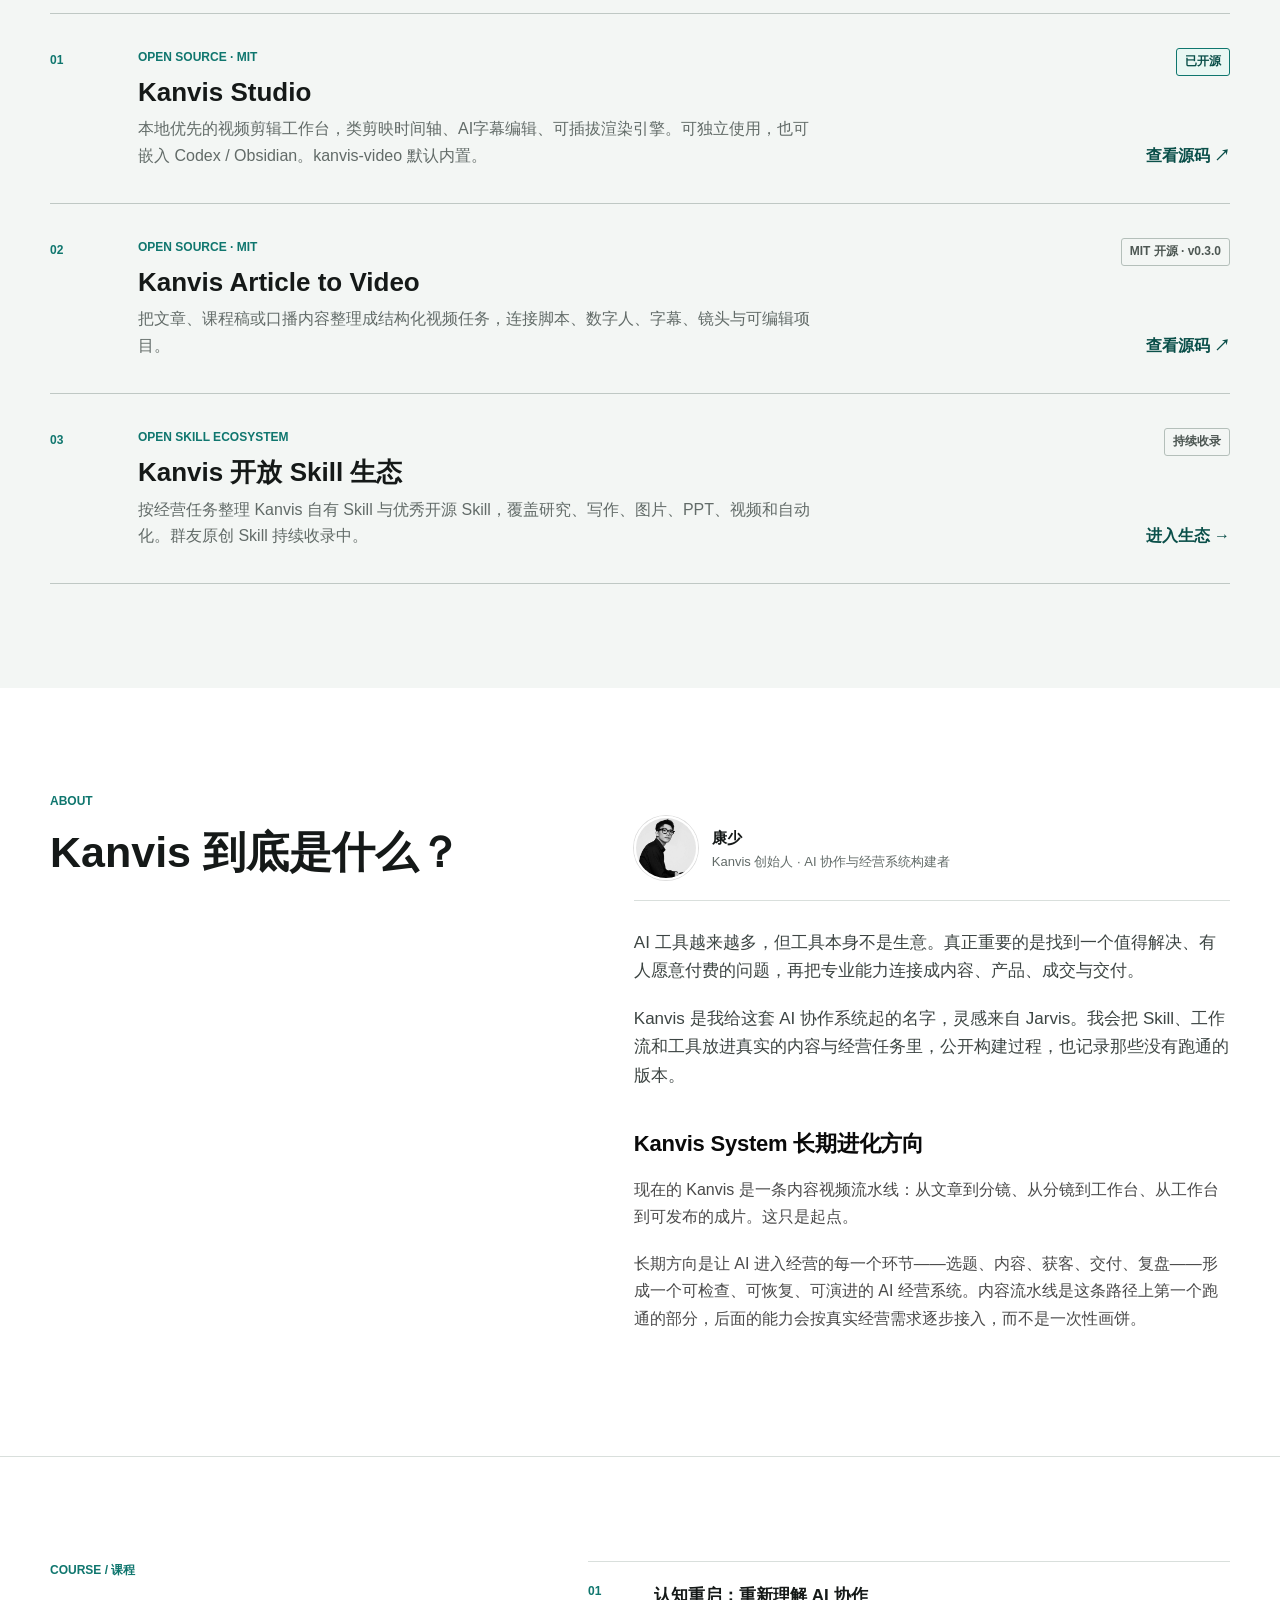
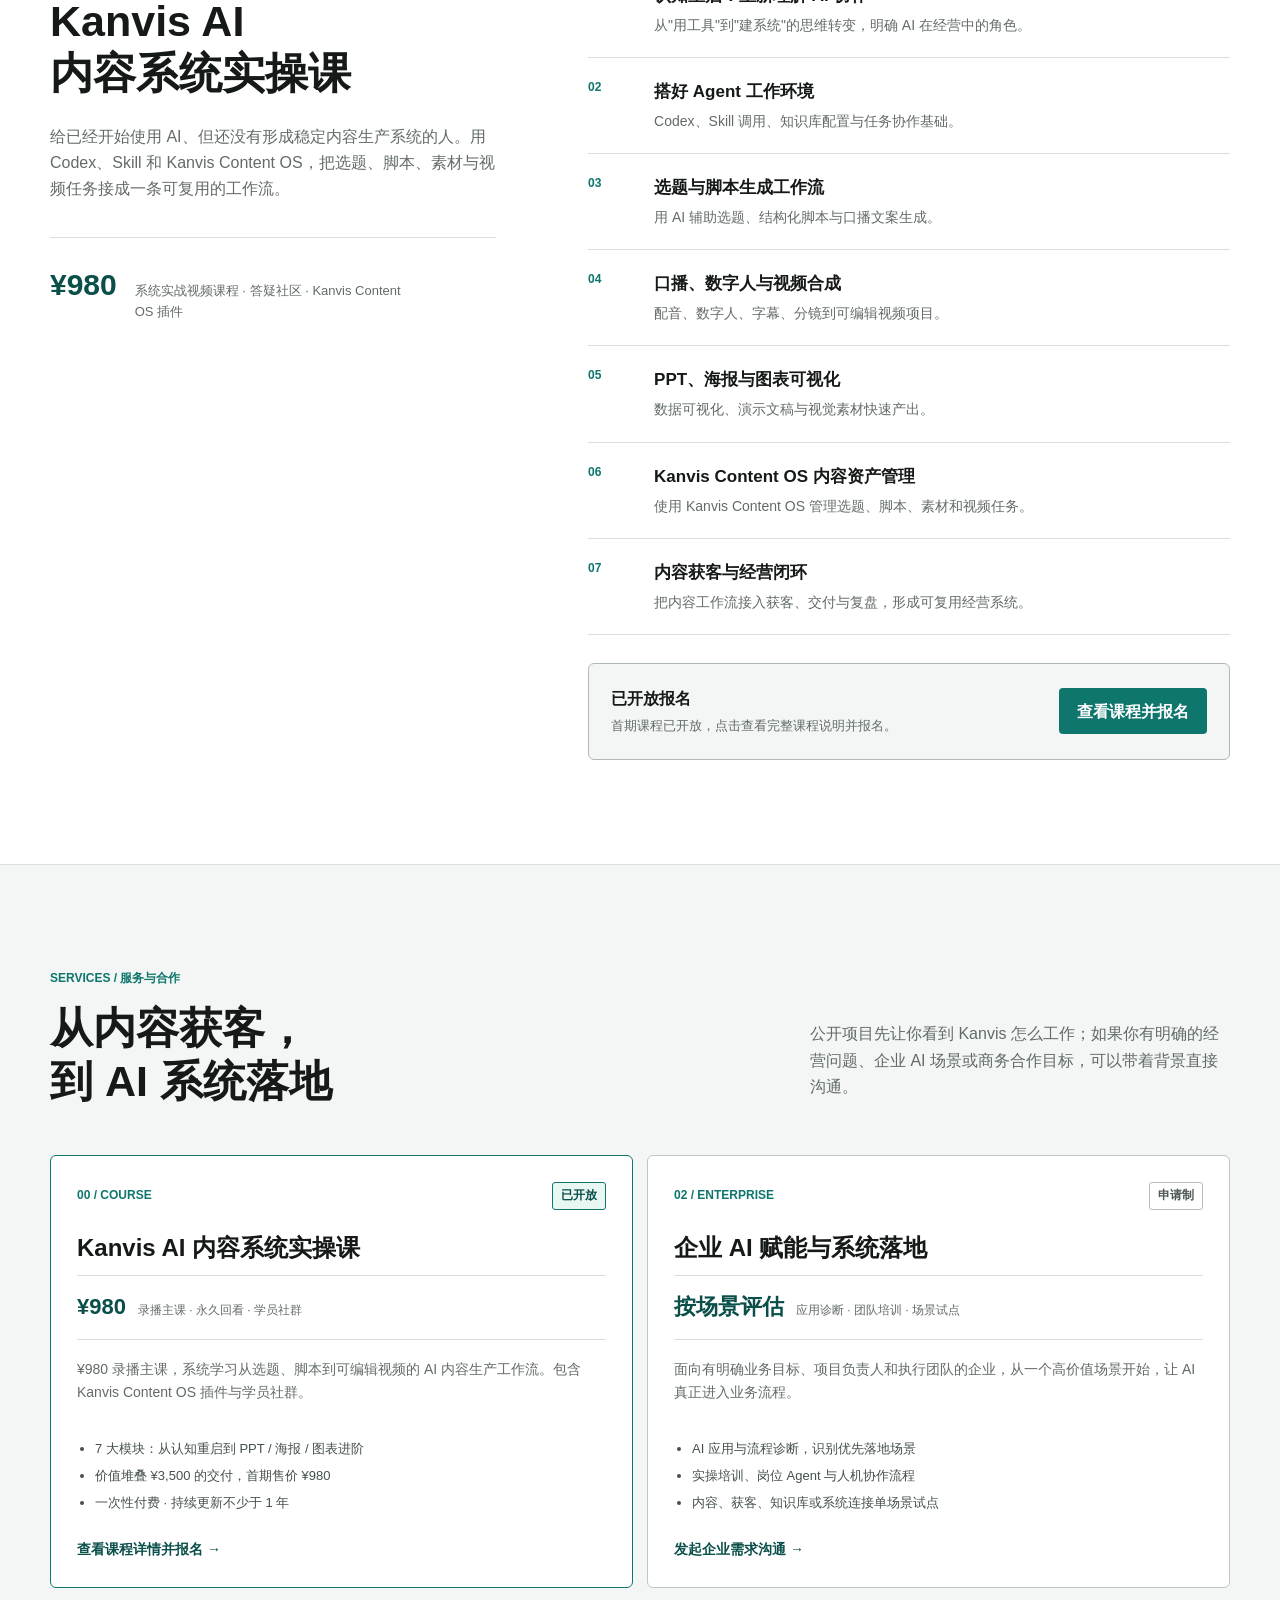
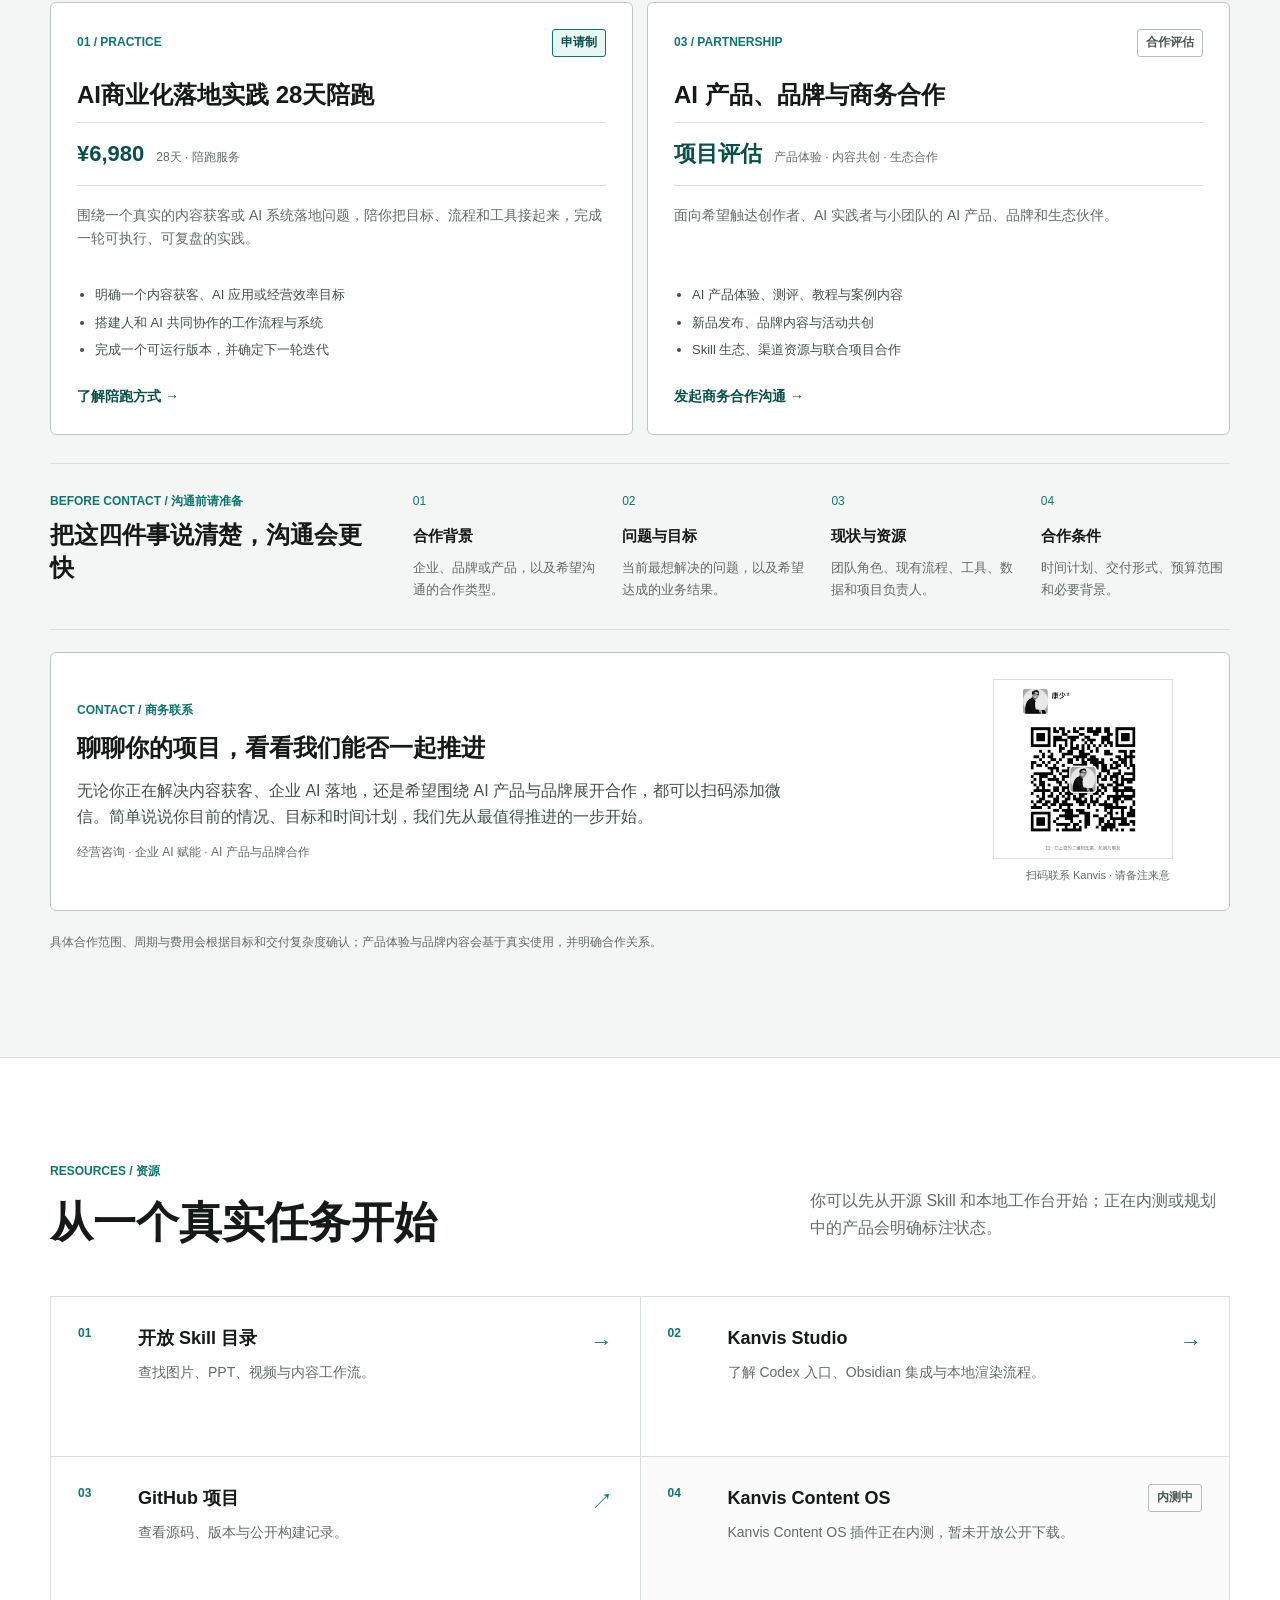
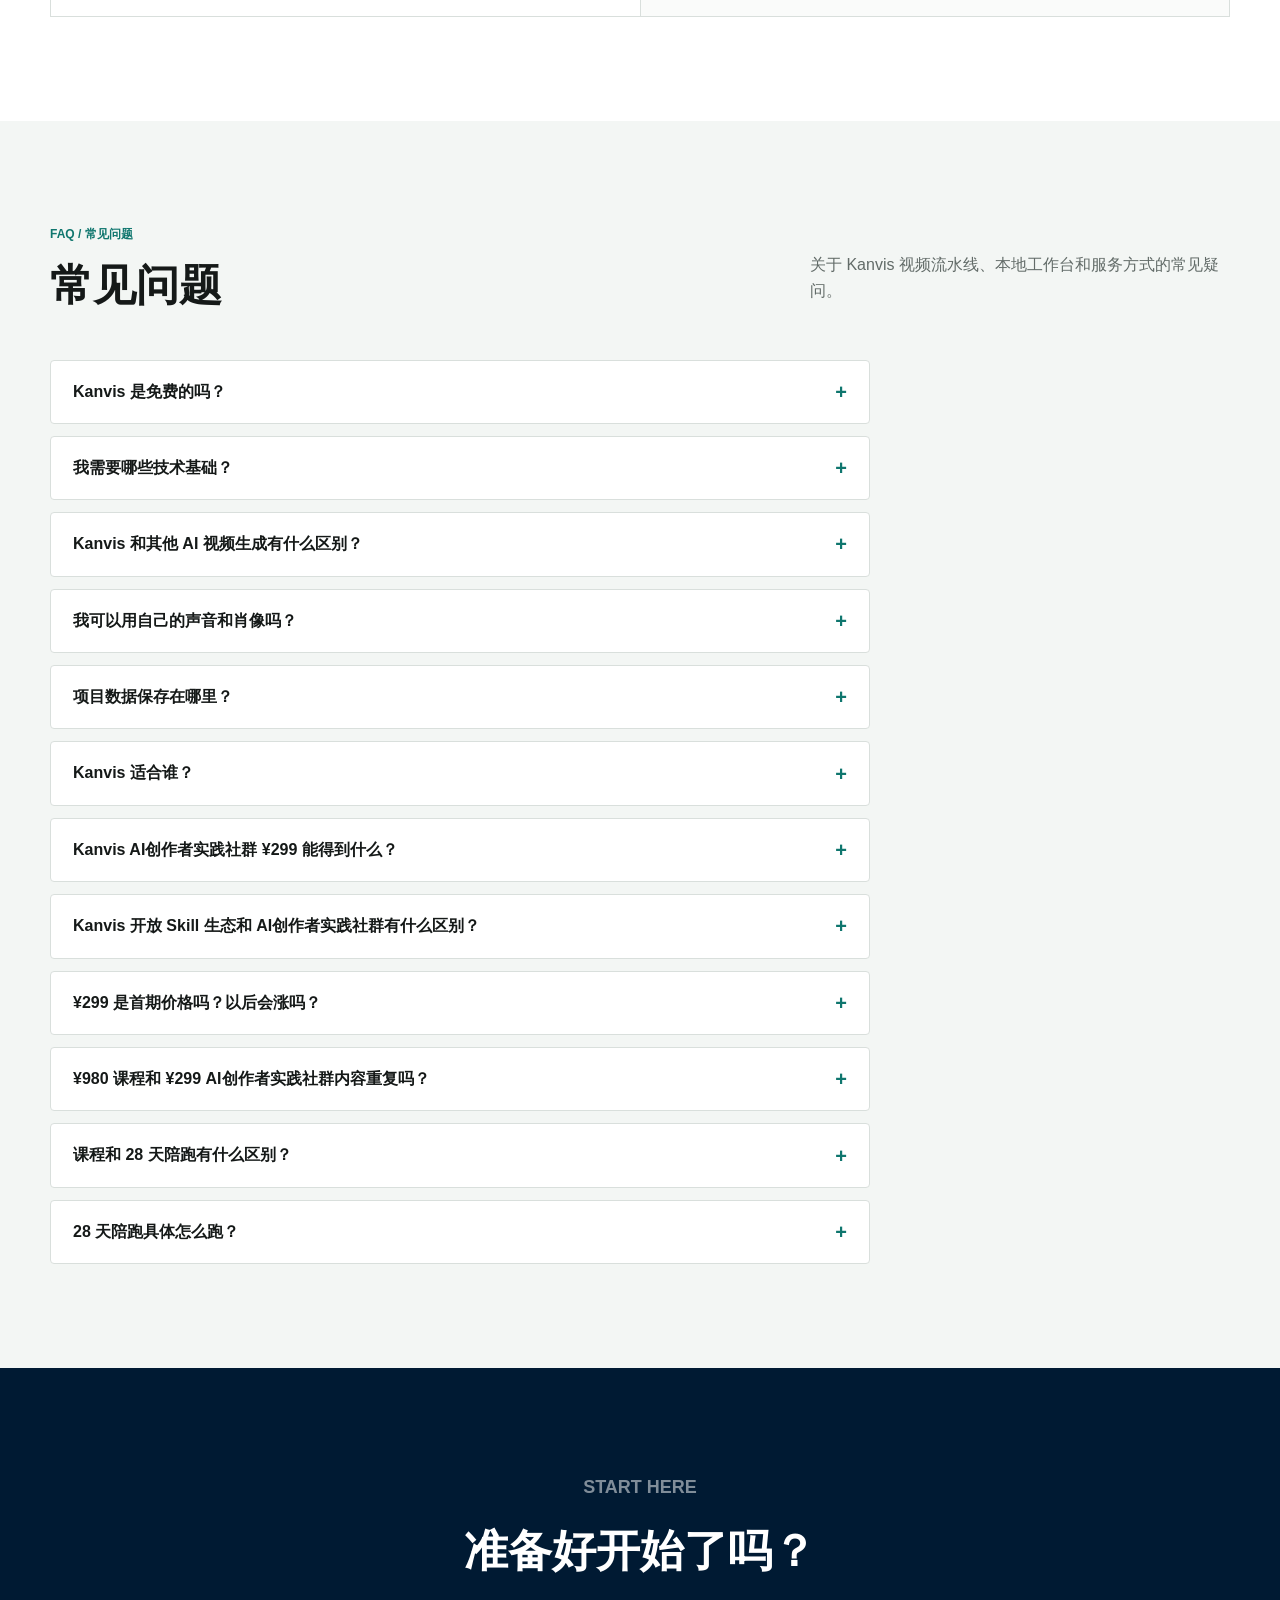
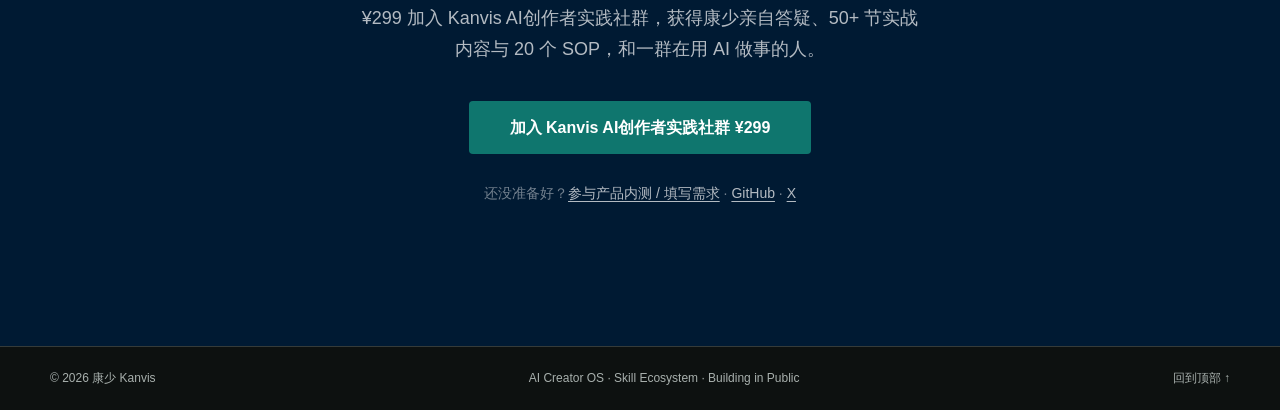
==== commit 38e4aa34: "2026-08-01：跨页信息统一 + course.html 7模块目录同步 - index.html：ABOUT区块左标题+右介绍左右对称，修正头像/签名位置 - open/index.html：" ====
--- a/index.html
+++ b/index.html
@@ -412,7 +412,7 @@
           <svg width="20" height="20" viewBox="0 0 24 24" fill="currentColor" aria-hidden="true"><path d="M12 .5C5.65.5.5 5.65.5 12c0 5.08 3.29 9.39 7.86 10.91.58.11.79-.25.79-.56v-2c-3.2.7-3.88-1.37-3.88-1.37-.53-1.34-1.3-1.7-1.3-1.7-1.06-.72.08-.71.08-.71 1.17.08 1.79 1.2 1.79 1.2 1.04 1.78 2.73 1.27 3.4.97.11-.75.41-1.27.74-1.56-2.56-.29-5.26-1.28-5.26-5.7 0-1.26.45-2.29 1.19-3.1-.12-.29-.52-1.46.11-3.05 0 0 .97-.31 3.18 1.18a11 11 0 0 1 5.79 0c2.2-1.49 3.17-1.18 3.17-1.18.63 1.59.23 2.76.11 3.05.74.81 1.19 1.84 1.19 3.1 0 4.43-2.71 5.41-5.29 5.69.42.36.79 1.08.79 2.18v3.23c0 .31.21.68.8.56A11.5 11.5 0 0 0 23.5 12C23.5 5.65 18.35.5 12 .5Z"/></svg>
         </a>
         <span class="header-divider" aria-hidden="true"></span>
-        <a class="header-cta" href="#join">加入 Kanvis 创作者社区 ¥199</a>
+        <a class="header-cta" href="https://ask.feishu.cn/shared-space/7668987231075306736" target="_blank" rel="noopener">加入 Kanvis AI创作者实践社群 ¥299</a>
         <button class="menu-button" type="button" aria-label="打开导航" aria-expanded="false" data-menu-button>
           <span></span><span></span>
         </button>
@@ -427,7 +427,7 @@
       <a href="#services">服务与合作</a>
       <a href="#resources">资源</a>
       <a href="https://github.com/Kanvis-chen" target="_blank" rel="noopener">GitHub ↗</a>
-      <a class="header-cta" href="#join" style="margin-top:8px;justify-content:center;">加入 Kanvis 创作者社区 ¥199 ↗</a>
+      <a class="header-cta" href="https://ask.feishu.cn/shared-space/7668987231075306736" target="_blank" rel="noopener" style="margin-top:8px;justify-content:center;">加入 Kanvis AI创作者实践社群 ¥299 ↗</a>
     </nav>
   </header>
 
@@ -450,10 +450,11 @@
         <h1 id="hero-title">康少 <span>Kanvis</span></h1>
         <p class="hero-lead">我正在公开构建 Kanvis——一套 AI 协作与经营系统：用 Agent、Skill 和内容系统，把真实问题跑通成内容与产品。</p>
         <div class="hero-actions">
-          <a class="button button-primary" href="#join">加入 Kanvis 创作者社区 ¥199</a>
+          <a class="button button-primary" href="https://ask.feishu.cn/shared-space/7668987231075306736" target="_blank" rel="noopener">加入 Kanvis AI创作者实践社群 ¥299</a>
           <a class="button button-secondary" href="https://my.feishu.cn/share/base/shrcnLa2i2JpSeCvYqpPoDDJw7e" target="_blank" rel="noopener">参与产品内测 / 填写需求 →</a>
         </div>
         <p class="hero-refund">康少亲自答疑 · 50+ 节实战内容与 20 个 SOP · 17+ 精选 Skill · 社群共学</p>
+        <p class="hero-guarantee" style="margin: 12px 0 0; font-size: 13px; color: var(--muted); letter-spacing: 0.2px;">首期成员永久锁定 ¥299 价格 · 后续升级 ¥980 系统课可全额抵扣</p>
         <div class="build-status" aria-label="当前项目状态">
           <div><strong>01</strong><span>Kanvis Studio<br>Codex 可用 · Obsidian 内测中</span></div>
           <div><strong>02</strong><span>Kanvis Article to Video<br>MIT 开源 · v0.3.0</span></div>
@@ -500,7 +501,7 @@
             </ul>
             <div class="ecosystem-actions">
               <a class="button button-primary" href="open/?tab=skill">进入 Skill 生态 →</a>
-              <a class="button button-secondary" href="#join">了解创作者社区 →</a>
+              <a class="button button-secondary" href="https://ask.feishu.cn/shared-space/7668987231075306736" target="_blank" rel="noopener">了解 AI创作者实践社群 →</a>
             </div>
             <p class="ecosystem-note">如果你也做了好用的 AI 工具或 Skill，欢迎提交到开放生态。好的 Skill 我帮你收录、帮你展示。独立创作者一起做大。</p>
           </div>
@@ -513,9 +514,9 @@
         <div class="proof-header">
           <div>
             <p class="section-kicker">JOIN THE COMMUNITY</p>
-            <h2>加入 Kanvis 创作者社区</h2>
-          </div>
-          <p>有问题直接问，有想法直接聊。一群在用 AI 做事的人，互相帮助。</p>
+            <h2>加入 Kanvis AI创作者实践社群</h2>
+          </div>
+          <p>不是纯聊天群——有问题康少亲自答，有好素材大家互相抄作业，每周内容共学、每月案例拆解。从单个工具用不起来，到每周能稳定出 2-3 条内容；从零散技巧，到有方向的实践节奏。想要完整搭一套可复用的 AI 经营系统？后面 980 系统课就是下一步。</p>
         </div>
         <div class="proof-stats">
           <div>
@@ -532,15 +533,16 @@
           </div>
         </div>
         <div class="proof-cta">
-          <p>¥199 你将获得：</p>
+          <p>¥299 你将获得：</p>
           <ul class="proof-benefits">
             <li>康少亲自答疑，有问题直接问</li>
             <li>50+ 节实战内容与 20 个 SOP（持续更新）</li>
             <li>17+ 精选 Skill 直接用</li>
+            <li>康少赚钱思维课 · 内容变现与经营判断（持续更新）</li>
             <li>一群在用 AI 做事的人，互相交流</li>
-            <li>后续升级 ¥980 系统课可抵扣</li>
+            <li>后续升级 ¥980 系统课可抵扣 ¥299</li>
           </ul>
-          <a class="button button-primary" href="#join">加入 Kanvis 创作者社区 ¥199</a>
+          <a class="button button-primary" href="https://ask.feishu.cn/shared-space/7668987231075306736" target="_blank" rel="noopener">加入 Kanvis AI创作者实践社群 ¥299</a>
         </div>
       </div>
     </section>
@@ -602,7 +604,7 @@
       <div class="page-shell statement-grid">
         <div>
           <p class="section-kicker">ABOUT</p>
-          <h2>关于康少 Kanvis</h2>
+          <h2>Kanvis 到底是什么？</h2>
         </div>
         <div class="statement-copy">
           <div class="statement-byline">
@@ -627,7 +629,7 @@
           <p class="section-kicker">COURSE / 课程</p>
           <h2>Kanvis AI<br>内容系统实操课</h2>
           <p>给已经开始使用 AI、但还没有形成稳定内容生产系统的人。用 Codex、Skill 和 Kanvis Content OS，把选题、脚本、素材与视频任务接成一条可复用的工作流。</p>
-          <div class="price-line"><strong>¥980</strong><span>录播主课 · Kanvis Content OS 插件 · 学员社群支持</span></div>
+          <div class="price-line"><strong>¥980</strong><span>系统实战视频课程 · 答疑社区 · Kanvis Content OS 插件</span></div>
         </div>
 
         <div class="course-detail">
@@ -827,29 +829,29 @@
             </div>
           </details>
           <details class="faq-item">
-            <summary>Kanvis 创作者社区 ¥199 能得到什么？</summary>
-            <div class="faq-answer">
-              <p>五样东西：① 康少亲自答疑，有问题直接问；② 50+ 节实战内容与 20 个 SOP（创业系统、自媒体方法、AI 工具等，持续更新）；③ 17+ 精选 Skill 直接用；④ 一群在用 AI 做事的人互相交流；⑤ 后续升级 ¥980 Kanvis AI 内容系统实操课可抵扣。</p>
-            </div>
-          </details>
-          <details class="faq-item">
-            <summary>Kanvis 开放 Skill 生态和创作者社区有什么区别？</summary>
+            <summary>Kanvis AI创作者实践社群 ¥299 能得到什么？</summary>
+            <div class="faq-answer">
+              <p>六样东西：① 康少亲自答疑，有问题直接问；② 50+ 节实战内容与 20 个 SOP（创业系统、自媒体方法、AI 工具等，持续更新）；③ 17+ 精选 Skill 直接用；④ 康少赚钱思维课 · 内容变现与经营判断（持续更新）；⑤ 一群在用 AI 做事的人互相交流；⑥ 后续升级 ¥980 Kanvis AI 内容系统实操课可抵扣 ¥299。</p>
+            </div>
+          </details>
+          <details class="faq-item">
+            <summary>Kanvis 开放 Skill 生态和 AI创作者实践社群有什么区别？</summary>
             <div class="faq-answer">
               <p><strong>Kanvis 开放 Skill 生态</strong>是免费的——任何人都可以浏览和使用收录的 Skill，也可以提交自己的 Skill。好的 Skill 我帮你收录到官网展示，不收费，不绑定。</p>
-              <p><strong>Kanvis 创作者社区</strong>是付费的——¥199 获得康少亲自答疑、50+ 节实战内容与 20 个 SOP（创业系统、自媒体方法、AI 工具等）、17+ 精选 Skill 直接用，以及一群在用 AI 做事的人互相交流。</p>
-              <p>两者完全独立：提交 Skill 不需要付费，付费也不影响 Skill 是否被收录。社区里的人可能做出好 Skill，但 Skill 质量是唯一收录标准。</p>
-            </div>
-          </details>
-          <details class="faq-item">
-            <summary>¥199 是首期价格吗？以后会涨吗？</summary>
-            <div class="faq-answer">
-              <p>¥199 是首期价格，随着社区内容和人数增长，后续会涨价。现在加入的成员永久享受首期价格，不因涨价额外补费。</p>
-            </div>
-          </details>
-          <details class="faq-item">
-            <summary>¥980 课程和 ¥199 社区内容重复吗？</summary>
-            <div class="faq-answer">
-              <p>不重复，是递进关系。<strong>¥199 社区</strong>是入门：康少答疑 + 50+ 节实战内容与 20 个 SOP + 社群共学，适合想先了解 AI 内容生产、解决具体问题的人。<strong>¥980 课程</strong>是系统课：7 大模块从认知到经营闭环，配套 Kanvis Content OS 插件，适合想搭建完整内容生产系统的人。社区成员后续升级课程可抵扣 ¥199。</p>
+              <p><strong>Kanvis AI创作者实践社群</strong>是付费的——¥299 获得康少亲自答疑、50+ 节实战内容与 20 个 SOP（创业系统、自媒体方法、AI 工具等）、17+ 精选 Skill 直接用，以及一群在用 AI 做事的人互相交流。</p>
+              <p>两者完全独立：提交 Skill 不需要付费，付费也不影响 Skill 是否被收录。社群里的人可能做出好 Skill，但 Skill 质量是唯一收录标准。</p>
+            </div>
+          </details>
+          <details class="faq-item">
+            <summary>¥299 是首期价格吗？以后会涨吗？</summary>
+            <div class="faq-answer">
+              <p>¥299 是首期价格，随着社群内容和人数增长，后续会涨价。现在加入的成员永久享受首期价格，不因涨价额外补费。</p>
+            </div>
+          </details>
+          <details class="faq-item">
+            <summary>¥980 课程和 ¥299 AI创作者实践社群内容重复吗？</summary>
+            <div class="faq-answer">
+              <p>不重复，是递进关系。<strong>¥299 AI创作者实践社群</strong>是入门：康少答疑 + 50+ 节实战内容与 20 个 SOP + 社群共学，适合想先了解 AI 内容生产、解决具体问题的人。<strong>¥980 课程</strong>是系统课：7 大模块从认知到经营闭环，配套 Kanvis Content OS 插件，适合想搭建完整内容生产系统的人。社群成员后续升级课程可抵扣 ¥299。</p>
             </div>
           </details>
           <details class="faq-item">
@@ -872,8 +874,8 @@
       <div class="page-shell">
         <p class="section-kicker" style="color:rgba(255,255,255,.5);margin-bottom:12px;">START HERE</p>
         <h2>准备好开始了吗？</h2>
-        <p>¥199 加入 Kanvis 创作者社区，获得康少亲自答疑、50+ 节实战内容与 20 个 SOP，和一群在用 AI 做事的人。</p>
-        <a class="button button-primary" href="#join-modal" onclick="alert('付费链接即将上线，目前可通过 X / 公众号私信「康少」联系我入群，备注「199」')">加入 Kanvis 创作者社区 ¥199</a>
+        <p>¥299 加入 Kanvis AI创作者实践社群，获得康少亲自答疑、50+ 节实战内容与 20 个 SOP，和一群在用 AI 做事的人。</p>
+        <a class="button button-primary" href="https://ask.feishu.cn/shared-space/7668987231075306736" target="_blank" rel="noopener">加入 Kanvis AI创作者实践社群 ¥299</a>
         <p class="light-touch">还没准备好？<a href="https://my.feishu.cn/share/base/shrcnLa2i2JpSeCvYqpPoDDJw7e" target="_blank" rel="noopener">参与产品内测 / 填写需求</a> · <a href="https://github.com/Kanvis-chen" target="_blank" rel="noopener">GitHub</a> · <a href="https://x.com/kanvis_chen" target="_blank" rel="noopener">X</a></p>
       </div>
     </section>
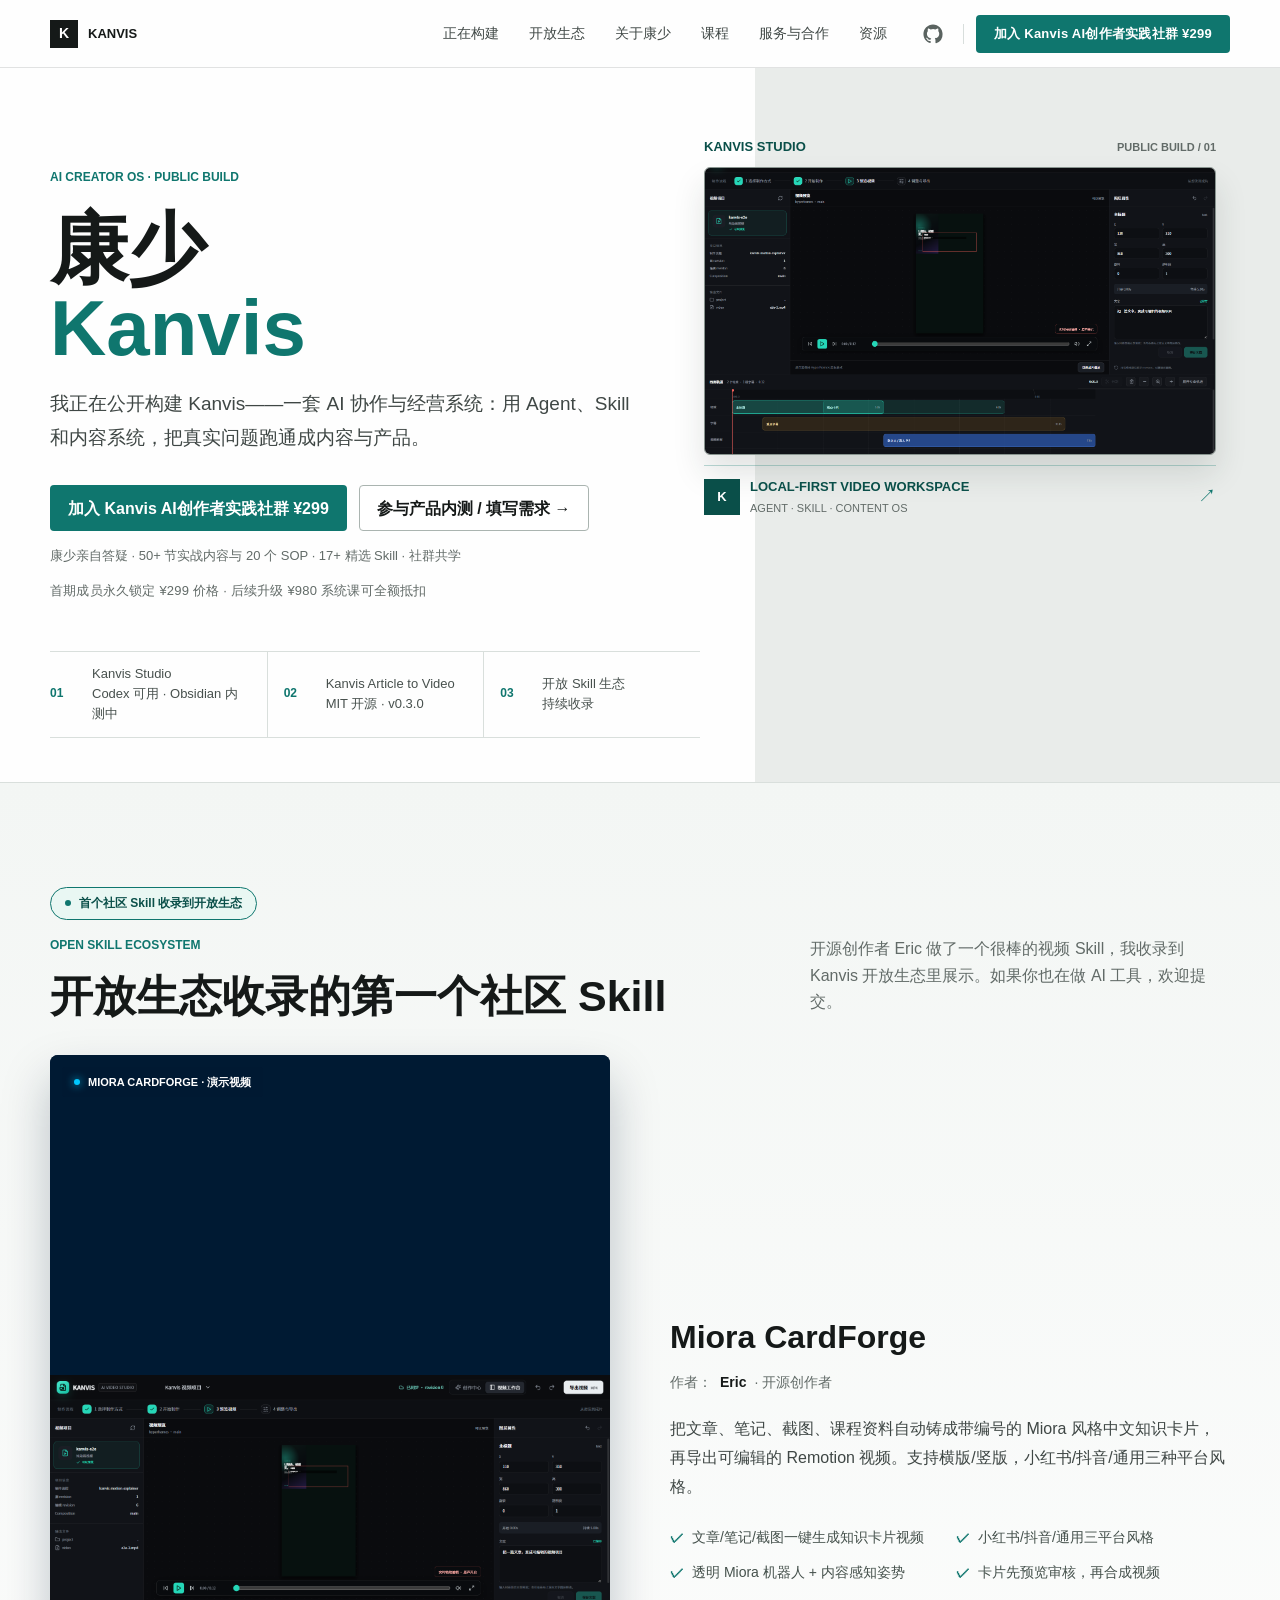
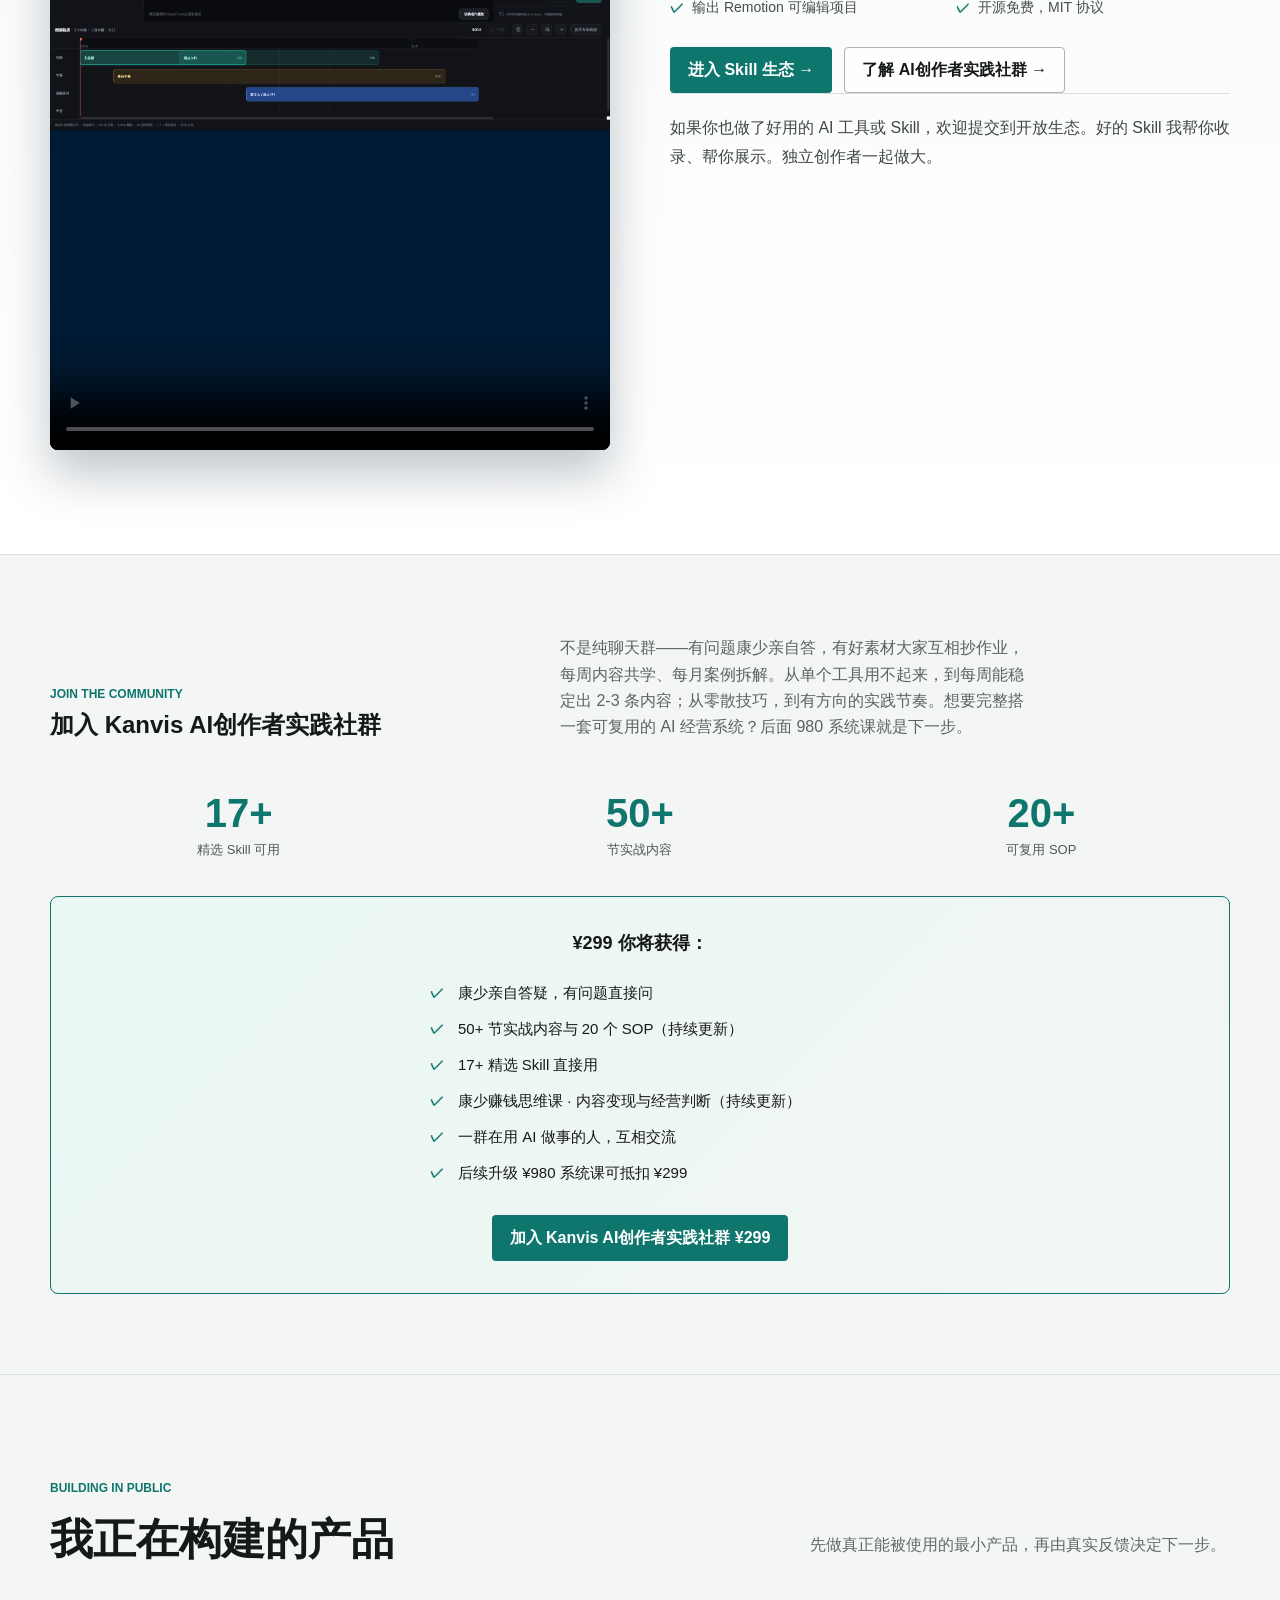
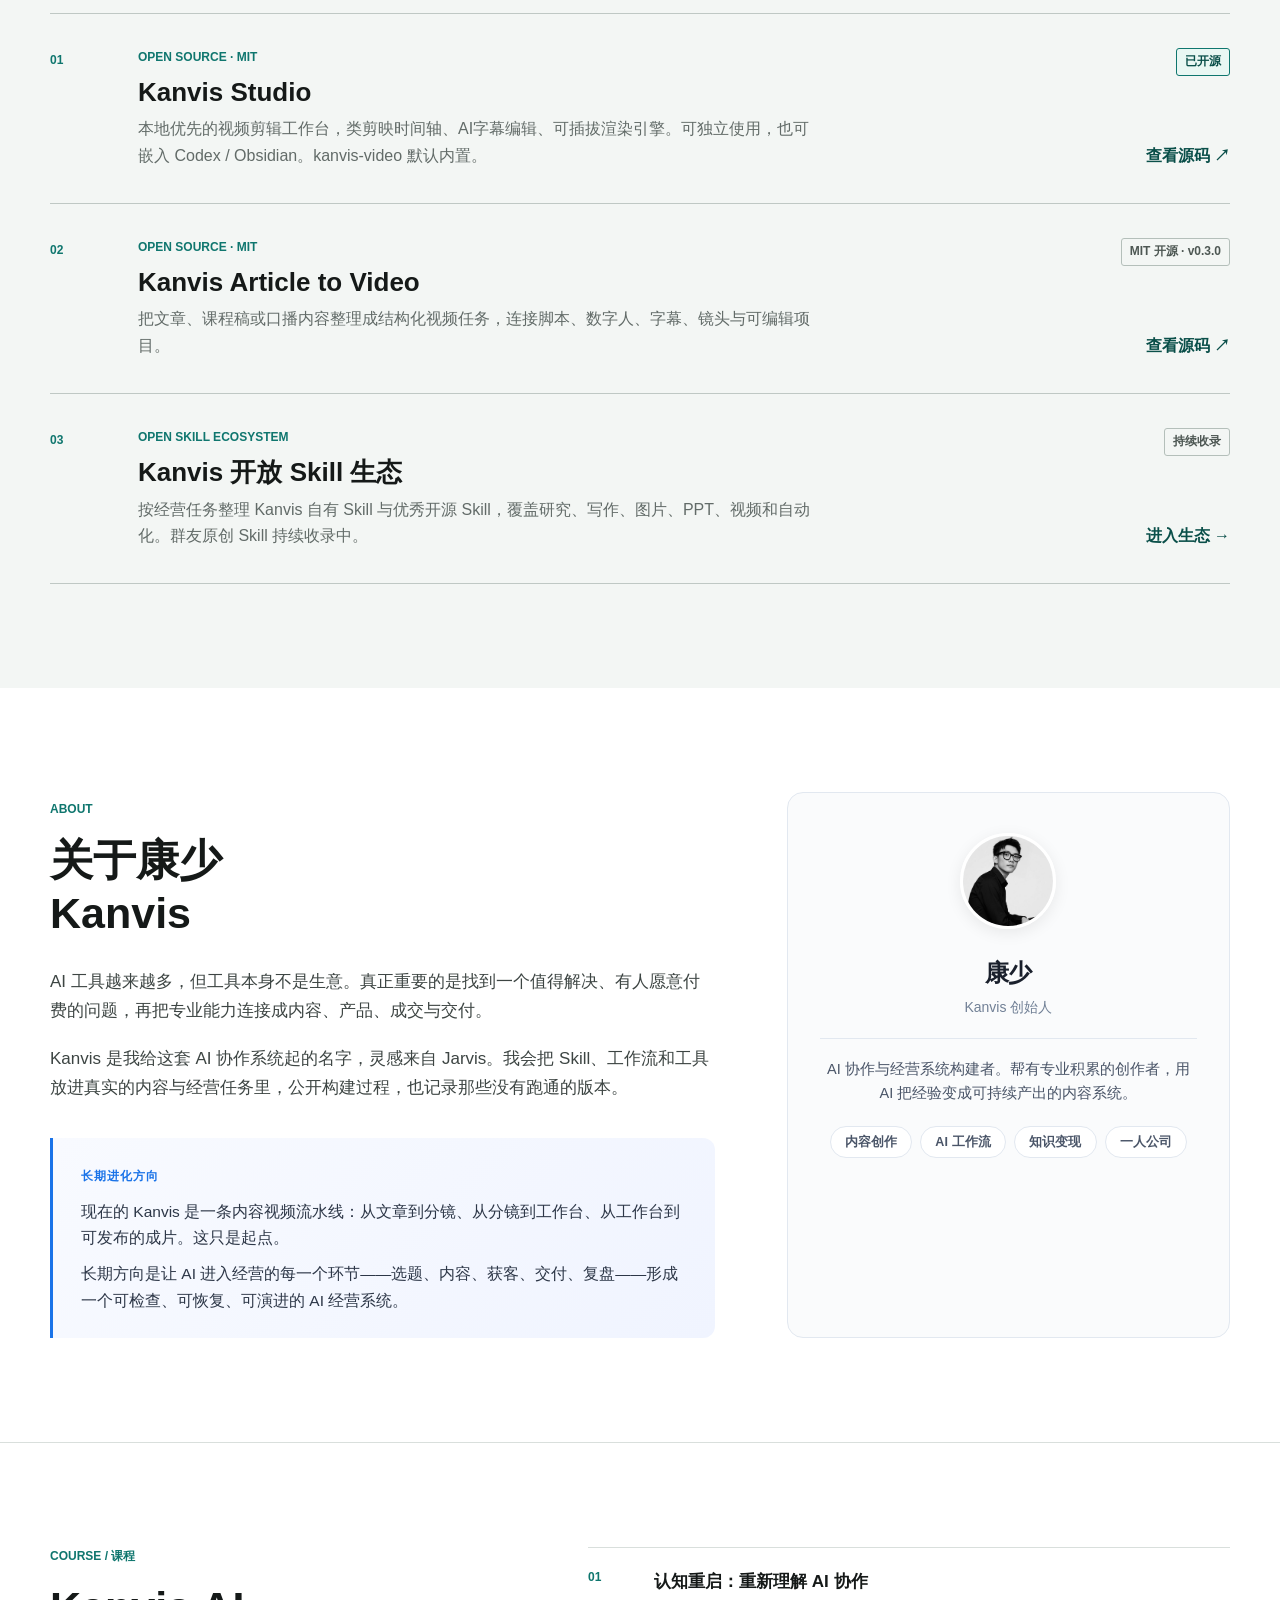
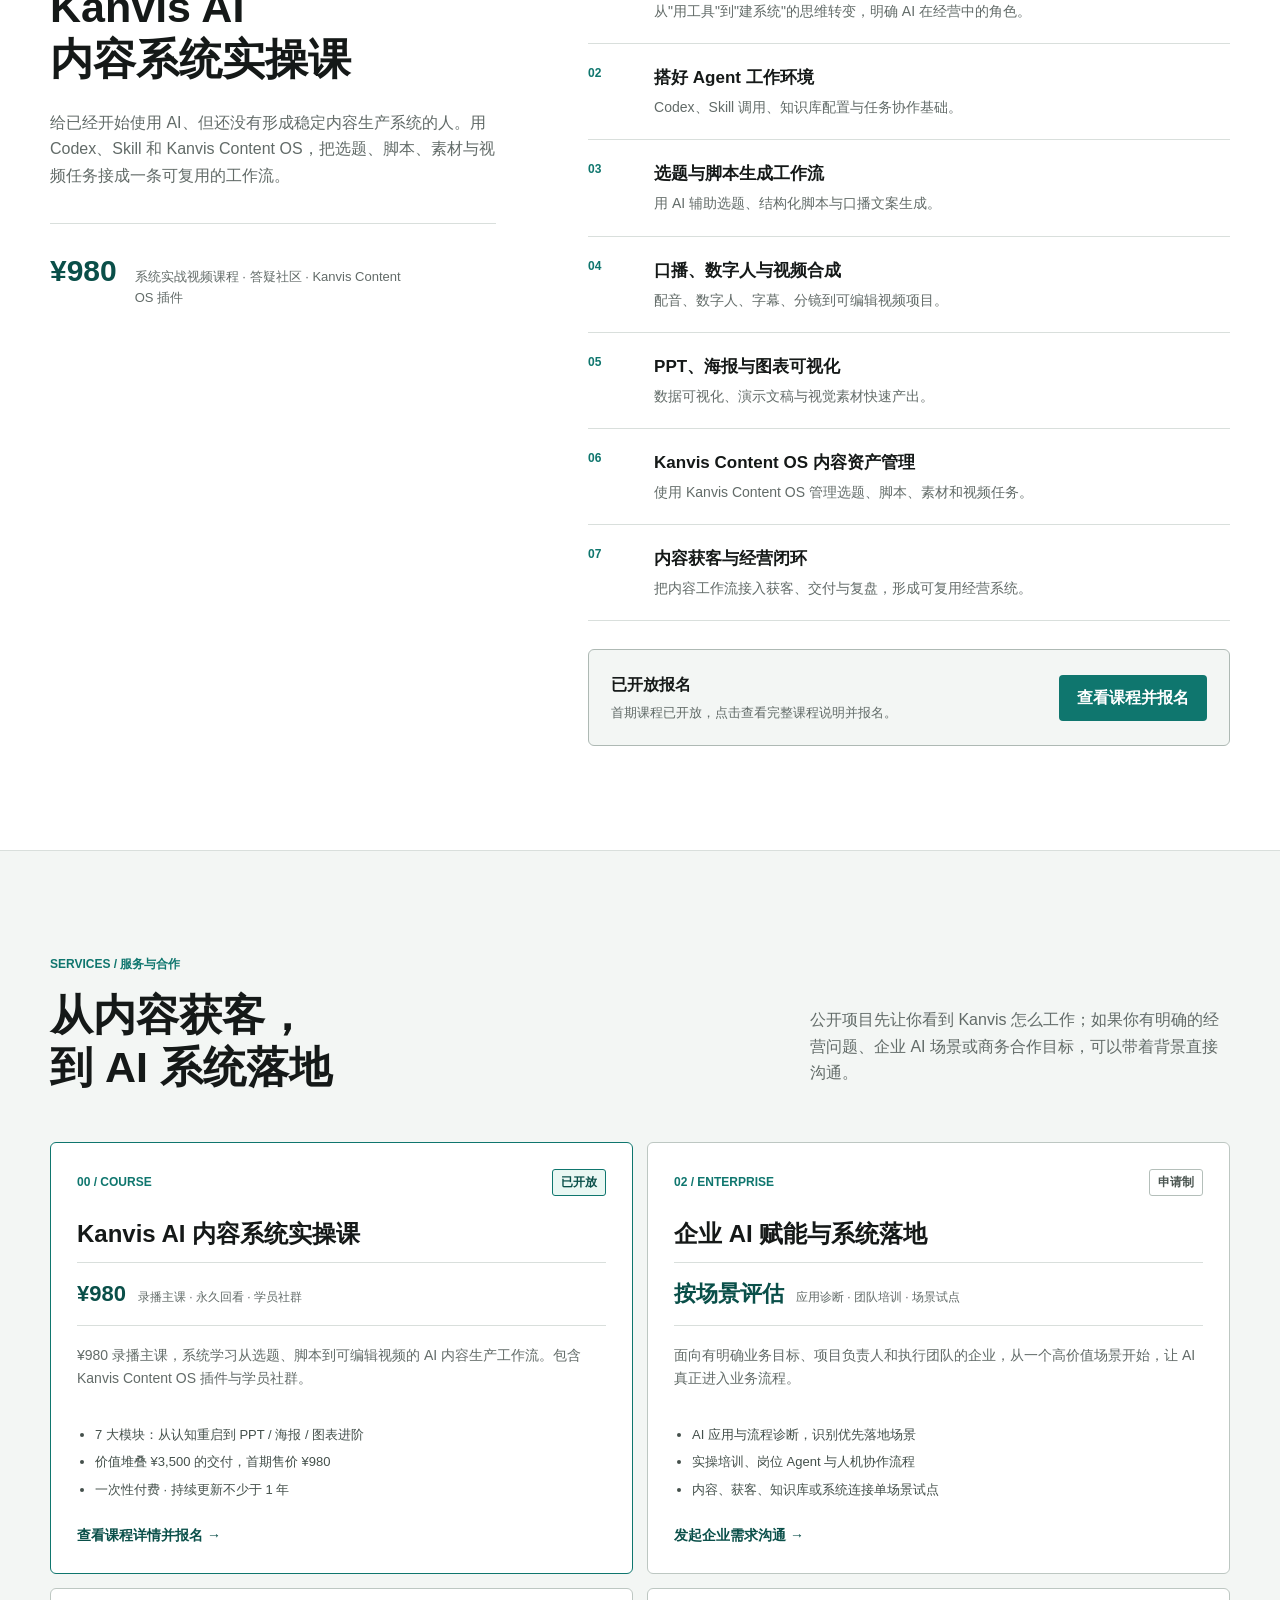
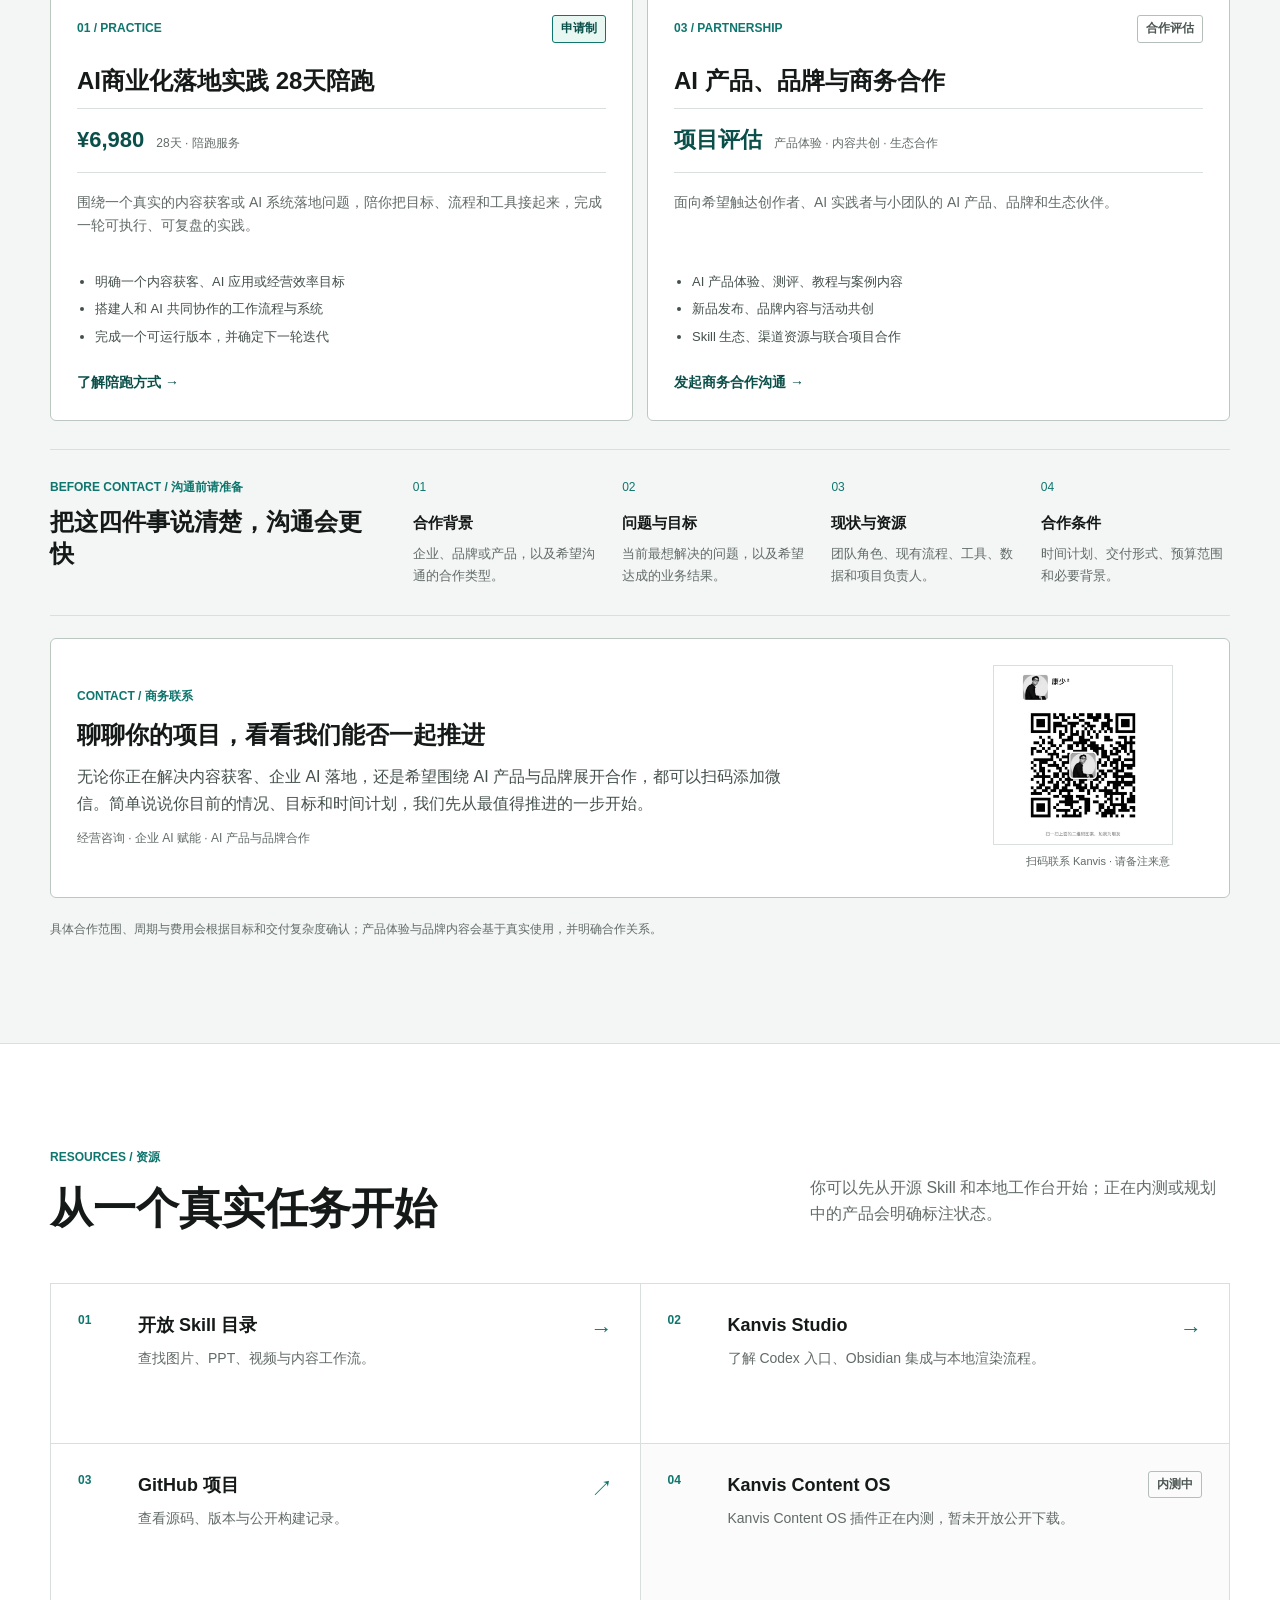
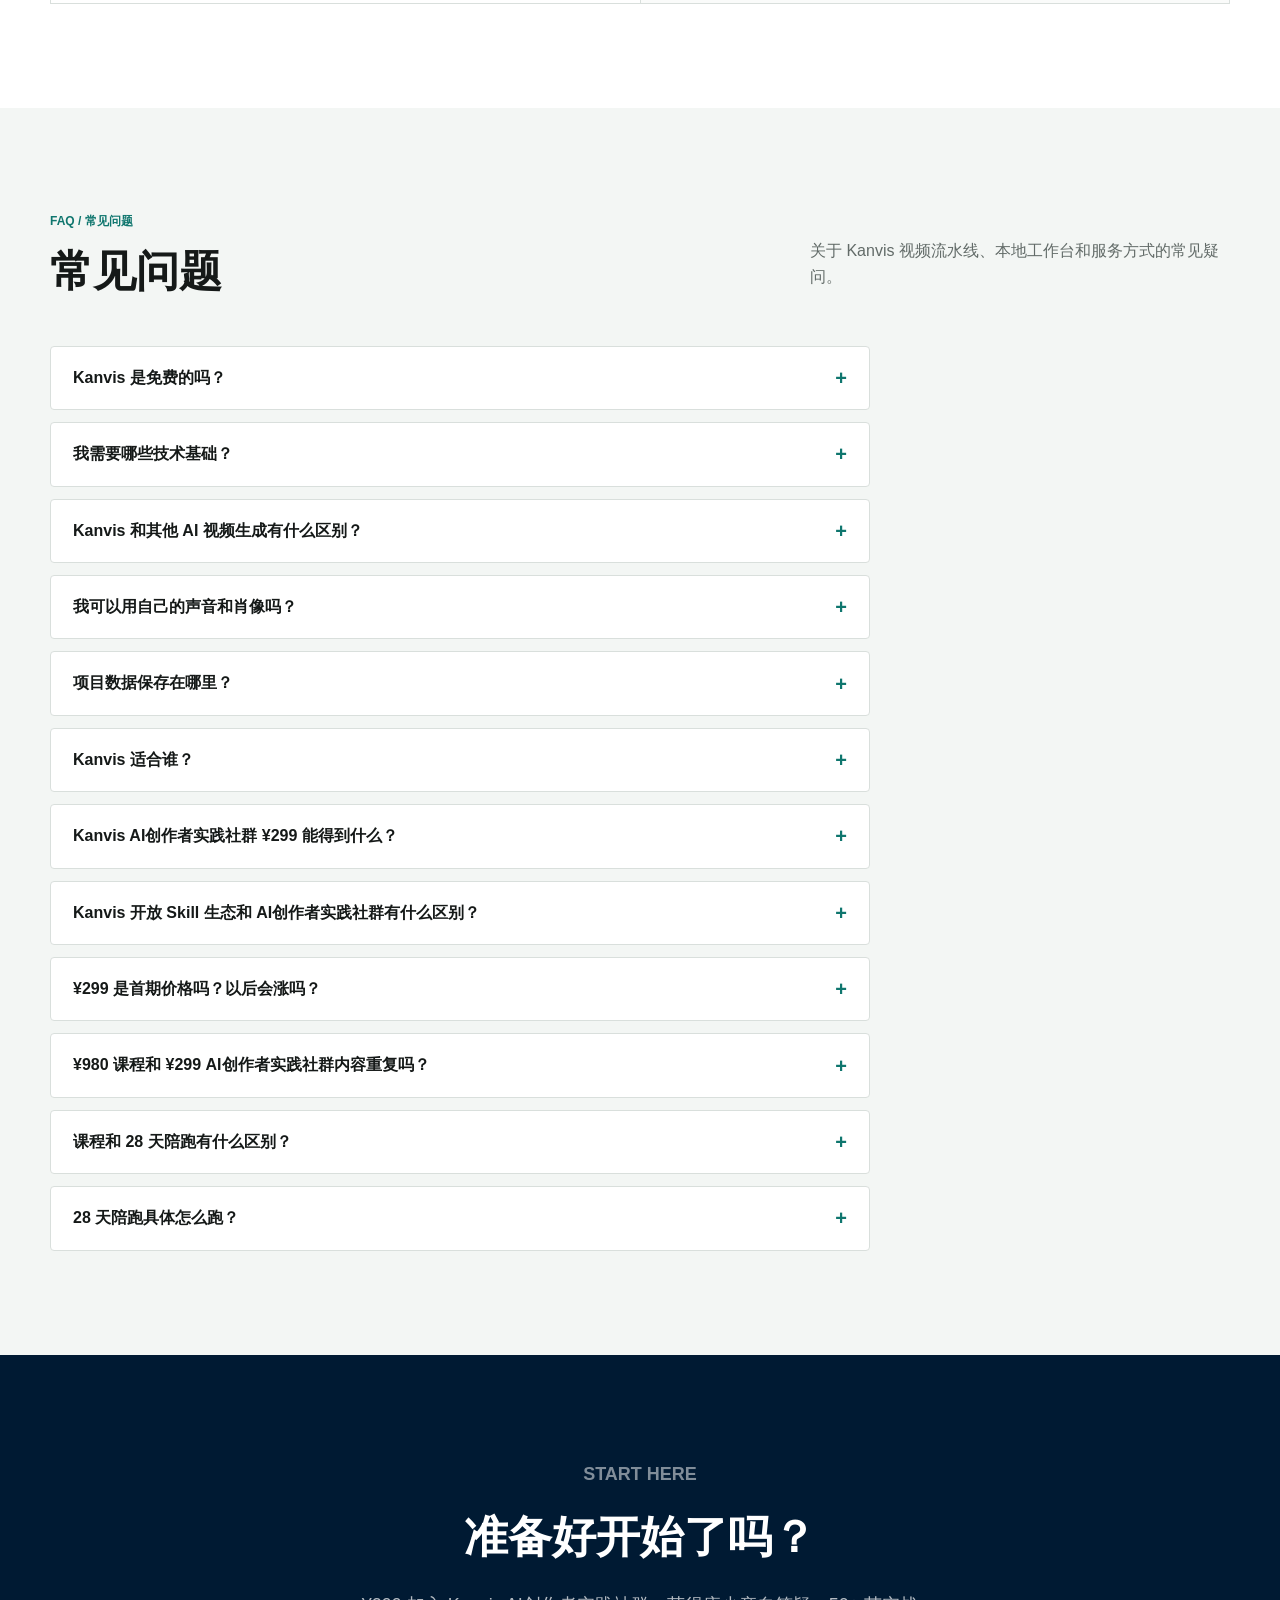
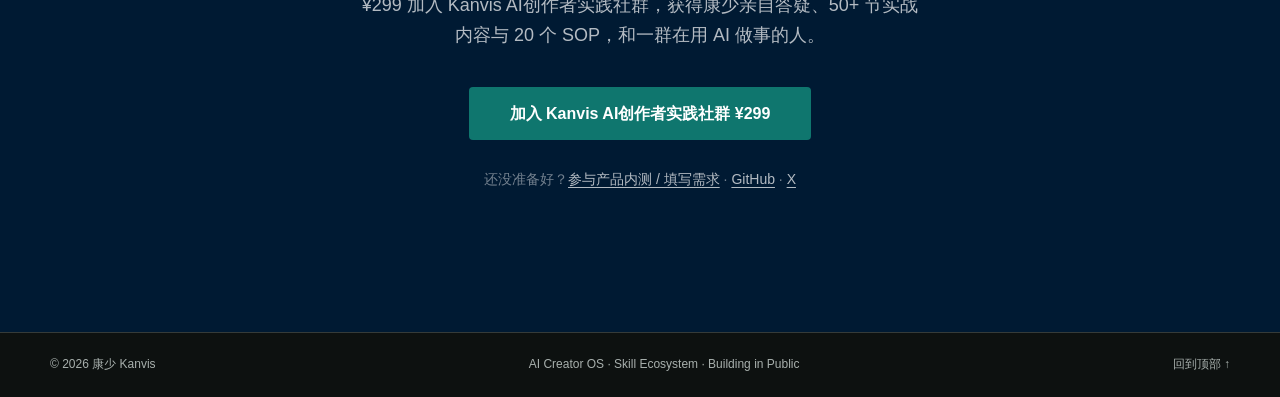
==== commit 230f0623: "refactor(about): 视觉叙事重写——左列叙事主线+右列人物信息卡，左右等高对称" ====
--- a/index.html
+++ b/index.html
@@ -602,23 +602,34 @@
 
     <section class="statement" id="about">
       <div class="page-shell statement-grid">
-        <div>
+        <div class="statement-main">
           <p class="section-kicker">ABOUT</p>
-          <h2>Kanvis 到底是什么？</h2>
-        </div>
-        <div class="statement-copy">
-          <div class="statement-byline">
+          <h2>关于康少<br>Kanvis</h2>
+          <div class="statement-body">
+            <p>AI 工具越来越多，但工具本身不是生意。真正重要的是找到一个值得解决、有人愿意付费的问题，再把专业能力连接成内容、产品、成交与交付。</p>
+            <p>Kanvis 是我给这套 AI 协作系统起的名字，灵感来自 Jarvis。我会把 Skill、工作流和工具放进真实的内容与经营任务里，公开构建过程，也记录那些没有跑通的版本。</p>
+          </div>
+          <div class="statement-vision">
+            <span class="vision-label">长期进化方向</span>
+            <p>现在的 Kanvis 是一条内容视频流水线：从文章到分镜、从分镜到工作台、从工作台到可发布的成片。这只是起点。</p>
+            <p>长期方向是让 AI 进入经营的每一个环节——选题、内容、获客、交付、复盘——形成一个可检查、可恢复、可演进的 AI 经营系统。</p>
+          </div>
+        </div>
+        <div class="statement-sidebar">
+          <div class="profile-card">
             <img class="statement-avatar" src="assets/kanvis-avatar.png" alt="康少 Kanvis">
-            <div class="statement-byline-text">
+            <div class="profile-card-info">
               <strong>康少</strong>
-              <span>Kanvis 创始人 · AI 协作与经营系统构建者</span>
-            </div>
-          </div>
-          <p>AI 工具越来越多，但工具本身不是生意。真正重要的是找到一个值得解决、有人愿意付费的问题，再把专业能力连接成内容、产品、成交与交付。</p>
-          <p>Kanvis 是我给这套 AI 协作系统起的名字，灵感来自 Jarvis。我会把 Skill、工作流和工具放进真实的内容与经营任务里，公开构建过程，也记录那些没有跑通的版本。</p>
-          <h3 class="statement-direction">Kanvis System 长期进化方向</h3>
-          <p class="statement-direction-copy">现在的 Kanvis 是一条内容视频流水线：从文章到分镜、从分镜到工作台、从工作台到可发布的成片。这只是起点。</p>
-          <p class="statement-direction-copy">长期方向是让 AI 进入经营的每一个环节——选题、内容、获客、交付、复盘——形成一个可检查、可恢复、可演进的 AI 经营系统。内容流水线是这条路径上第一个跑通的部分，后面的能力会按真实经营需求逐步接入，而不是一次性画饼。</p>
+              <span>Kanvis 创始人</span>
+            </div>
+            <p class="profile-card-bio">AI 协作与经营系统构建者。帮有专业积累的创作者，用 AI 把经验变成可持续产出的内容系统。</p>
+            <div class="profile-card-tags">
+              <span class="profile-tag">内容创作</span>
+              <span class="profile-tag">AI 工作流</span>
+              <span class="profile-tag">知识变现</span>
+              <span class="profile-tag">一人公司</span>
+            </div>
+          </div>
         </div>
       </div>
     </section>
--- a/assets/styles.css
+++ b/assets/styles.css
@@ -371,10 +371,137 @@
 
 .statement { background: #fff; }
 
+/* ── About: two-column narrative layout ── */
 .statement-grid {
   display: grid;
-  grid-template-columns: minmax(0, .9fr) minmax(0, 1.1fr);
-  gap: 96px;
+  grid-template-columns: minmax(0, 1.5fr) minmax(0, 1fr);
+  gap: 72px;
+  align-items: stretch;
+}
+
+/* Left column: title → philosophy → vision callout */
+.statement-main {
+  padding-top: 8px;
+}
+
+.statement-body {
+  margin-top: 28px;
+  color: #3d4543;
+  font-size: 17px;
+  line-height: 1.72;
+}
+
+.statement-body p { margin: 0 0 18px; }
+.statement-body p:last-child { margin-bottom: 0; }
+
+/* Vision callout — left accent border, subtle bg */
+.statement-vision {
+  margin-top: 36px;
+  padding: 24px 28px;
+  border-left: 3px solid #1a73e8;
+  background: linear-gradient(135deg, #f8faff 0%, #f0f4ff 100%);
+  border-radius: 0 12px 12px 0;
+}
+
+.vision-label {
+  display: inline-block;
+  font-size: 12px;
+  font-weight: 700;
+  letter-spacing: .08em;
+  text-transform: uppercase;
+  color: #1a73e8;
+  margin-bottom: 12px;
+}
+
+.statement-vision p {
+  margin: 0 0 10px;
+  font-size: 15.5px;
+  line-height: 1.7;
+  color: #2d3748;
+}
+.statement-vision p:last-child { margin-bottom: 0; }
+
+/* Right column: profile panel — stretches to balance left content */
+.statement-sidebar {
+  display: flex;
+  flex-direction: column;
+}
+
+.profile-card {
+  display: flex;
+  flex-direction: column;
+  align-items: center;
+  text-align: center;
+  padding: 40px 32px 36px;
+  background: #fafbfc;
+  border: 1px solid #e2e8f0;
+  border-radius: 16px;
+  flex: 1;
+}
+
+.statement-avatar {
+  width: 96px;
+  height: 96px;
+  border-radius: 50%;
+  object-fit: cover;
+  border: 3px solid #fff;
+  box-shadow: 0 4px 16px rgba(0,0,0,.08);
+  filter: grayscale(100%);
+  transition: filter .3s ease, transform .3s ease;
+  margin-bottom: 20px;
+}
+.statement-avatar:hover {
+  filter: grayscale(0%);
+  transform: scale(1.05);
+}
+
+.profile-card-info {
+  display: flex;
+  flex-direction: column;
+  gap: 4px;
+  margin-top: 4px;
+}
+.profile-card-info strong {
+  font-size: 24px;
+  font-weight: 700;
+  color: #1a202c;
+  letter-spacing: -.01em;
+}
+.profile-card-info span {
+  font-size: 14px;
+  line-height: 1.5;
+  color: #718096;
+}
+
+/* Bio text inside profile card */
+.profile-card-bio {
+  margin: 20px 0 0;
+  padding: 18px 0 0;
+  border-top: 1px solid #e2e8f0;
+  font-size: 14.5px;
+  line-height: 1.68;
+  color: #4a5568;
+}
+
+/* Tag row */
+.profile-card-tags {
+  display: flex;
+  flex-wrap: wrap;
+  justify-content: center;
+  gap: 8px;
+  margin-top: 20px;
+}
+
+.profile-tag {
+  display: inline-block;
+  padding: 5px 14px;
+  font-size: 12.5px;
+  font-weight: 600;
+  color: #4a5568;
+  background: #fff;
+  border: 1px solid #e2e8f0;
+  border-radius: 100px;
+  letter-spacing: .01em;
 }
 
 .statement h2,
@@ -386,53 +513,6 @@
   font-size: 43px;
   line-height: 1.22;
   letter-spacing: 0;
-}
-
-.statement-copy {
-  padding-top: 24px;
-  color: #3d4543;
-  font-size: 17px;
-}
-
-.statement-copy p { margin: 0 0 20px; }
-
-.statement-byline {
-  display: flex;
-  align-items: center;
-  gap: 14px;
-  margin-bottom: 28px;
-  padding-bottom: 20px;
-  border-bottom: 1px solid var(--line);
-}
-
-.statement-avatar {
-  width: 64px;
-  height: 64px;
-  border-radius: 50%;
-  object-fit: cover;
-  border: 2px solid var(--paper);
-  box-shadow: 0 0 0 1px var(--line);
-  filter: grayscale(100%);
-  flex-shrink: 0;
-}
-
-.statement-byline-text {
-  display: flex;
-  flex-direction: column;
-  gap: 2px;
-}
-
-.statement-byline-text strong {
-  font-size: 15px;
-  font-weight: 750;
-  color: var(--ink);
-  letter-spacing: -0.01em;
-}
-
-.statement-byline-text span {
-  font-size: 13px;
-  color: var(--muted);
-  line-height: 1.4;
 }
 
 .quote-line {
@@ -935,6 +1015,12 @@
   .hero-lead { max-width: 510px; }
   .build-status { width: min(570px, 100%); }
   .statement-grid, .course-layout { gap: 54px; }
+  .statement-grid { grid-template-columns: minmax(0, 1.2fr) minmax(0, .8fr); }
+  .profile-card { flex-direction: row; flex-wrap: wrap; text-align: left; padding: 28px 24px; gap: 16px; align-items: flex-start; }
+  .statement-avatar { width: 72px; height: 72px; margin-bottom: 0; }
+  .profile-card-info { margin-top: 0; }
+  .profile-card-bio { width: 100%; border-top-color: #e2e8f0; padding-top: 16px; margin-top: 12px; }
+  .profile-card-tags { justify-content: flex-start; }
   .project-feature { grid-template-columns: 48px minmax(0, .9fr) minmax(300px, 1.1fr); }
   .closing-layout { grid-template-columns: 100px minmax(0, 1fr); }
   .closing-copy { grid-column: 2; }
@@ -986,8 +1072,12 @@
 
   .statement, .projects, .course, .services, .resources, .closing { padding: 72px 0; }
   .statement-grid, .course-layout, .section-heading { grid-template-columns: 1fr; gap: 30px; }
+  .statement-sidebar { display: flex; }
+  .profile-card { flex-direction: column; text-align: center; }
+  .profile-card-bio { text-align: center; }
+  .statement-avatar { margin-bottom: 16px; }
+  .statement-vision { padding: 20px; }
   .statement h2, .section-heading h2, .course h2, .closing h2 { font-size: 34px; }
-  .statement-copy { padding-top: 0; font-size: 16px; }
   .statement-byline { margin-bottom: 20px; padding-bottom: 16px; }
   .statement-avatar { width: 52px; height: 52px; }
   .section-heading { align-items: start; margin-bottom: 34px; }
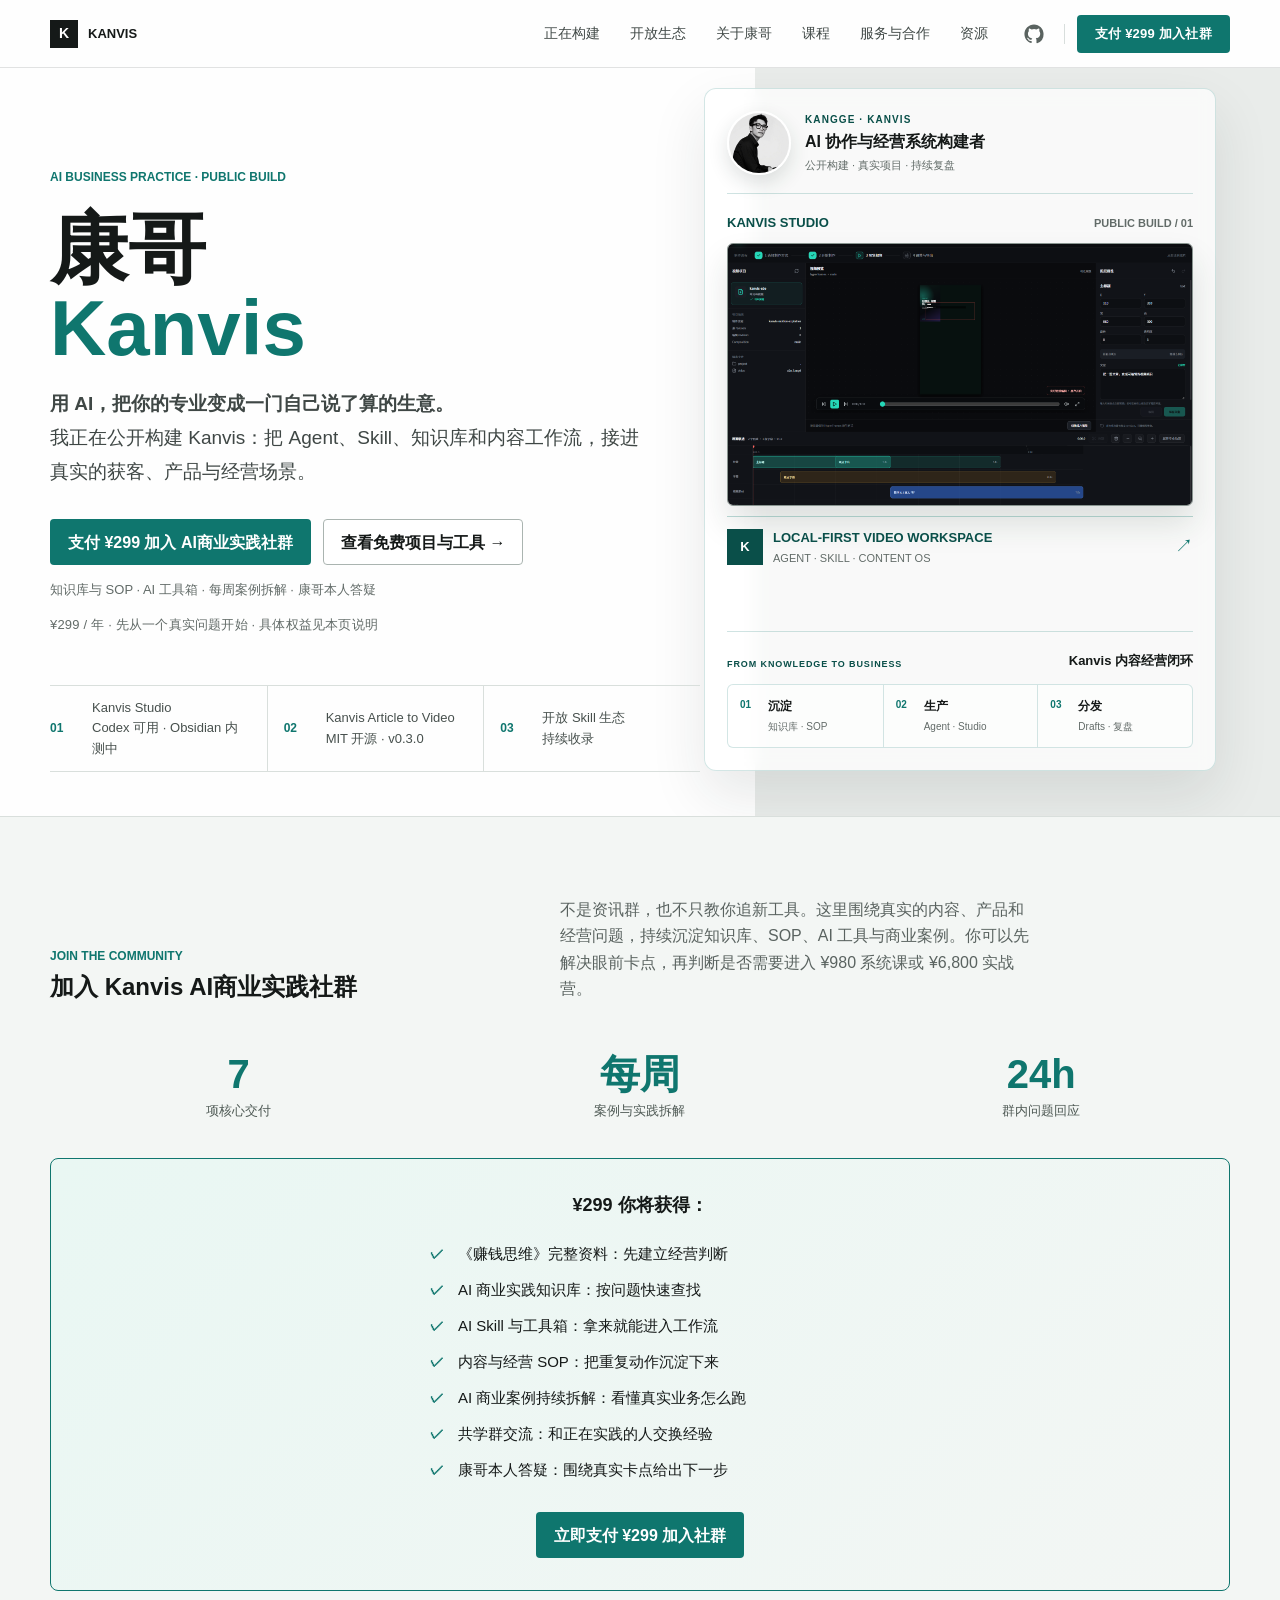
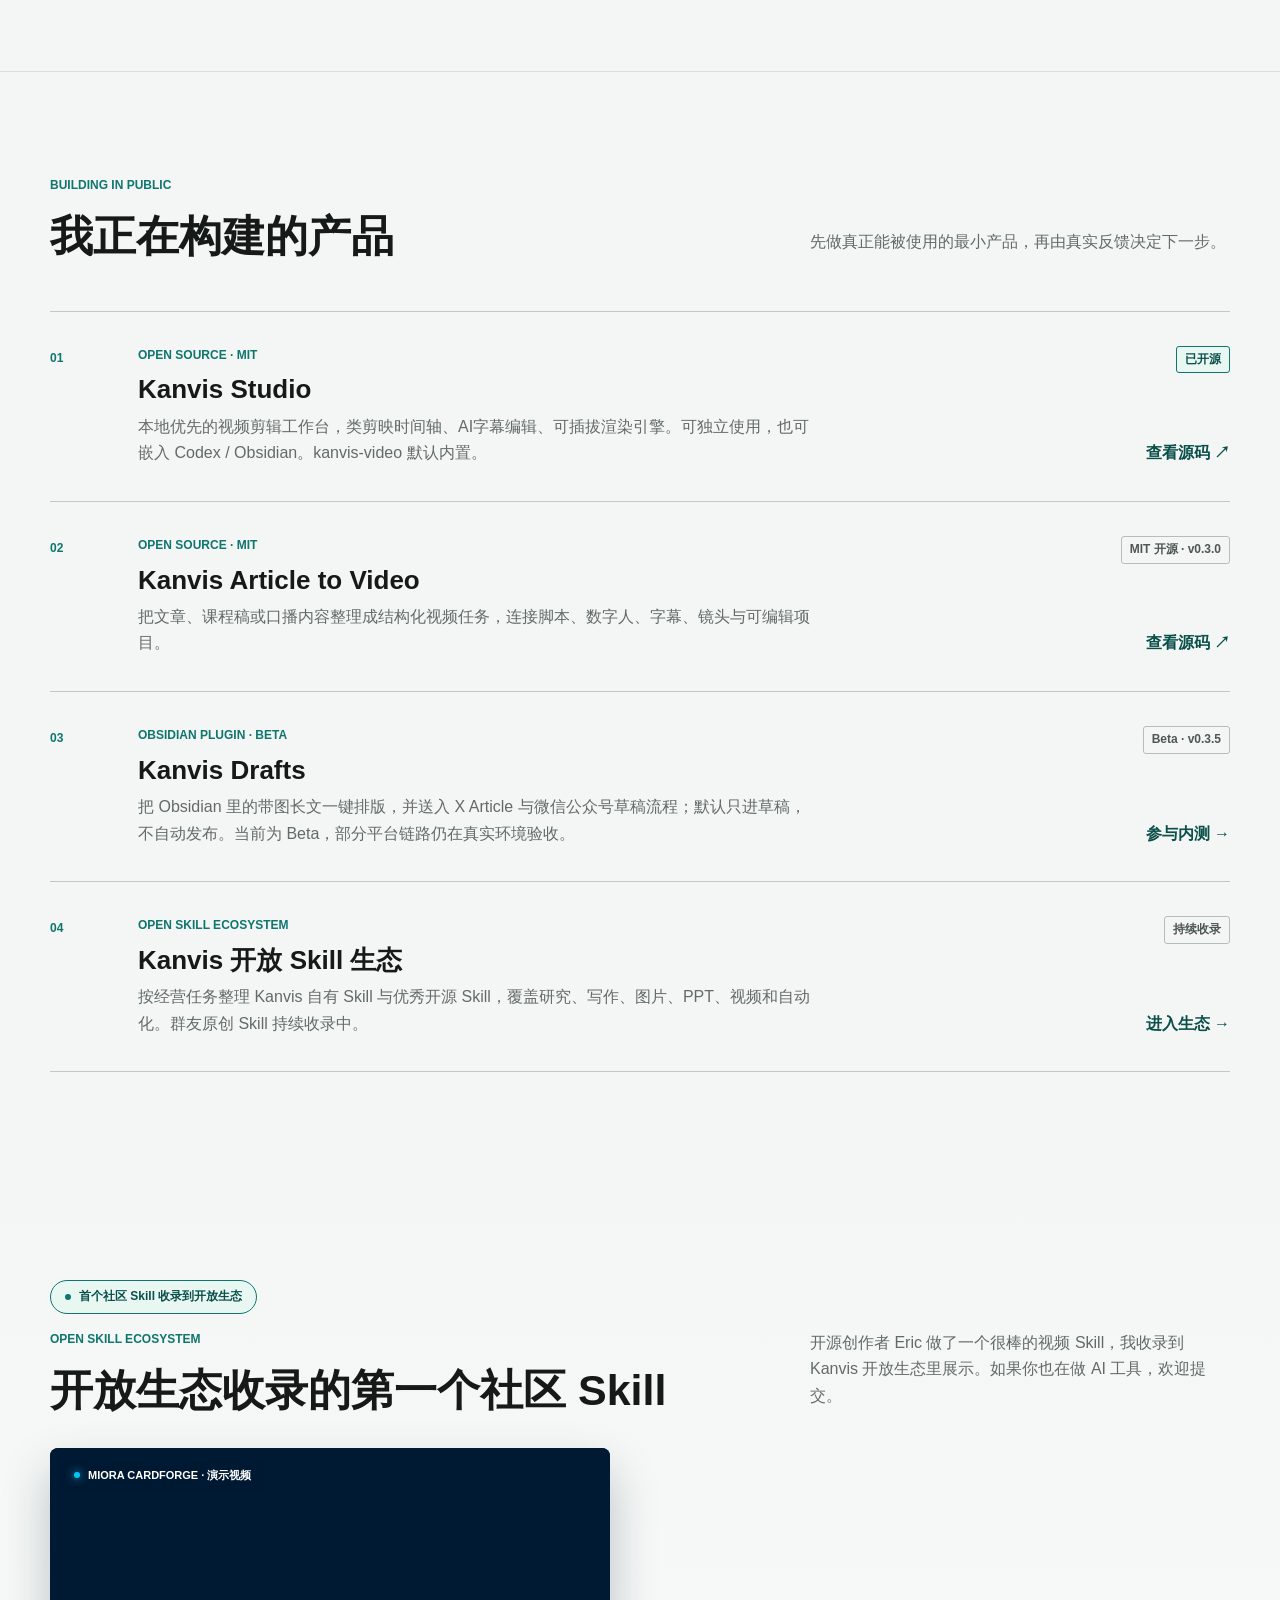
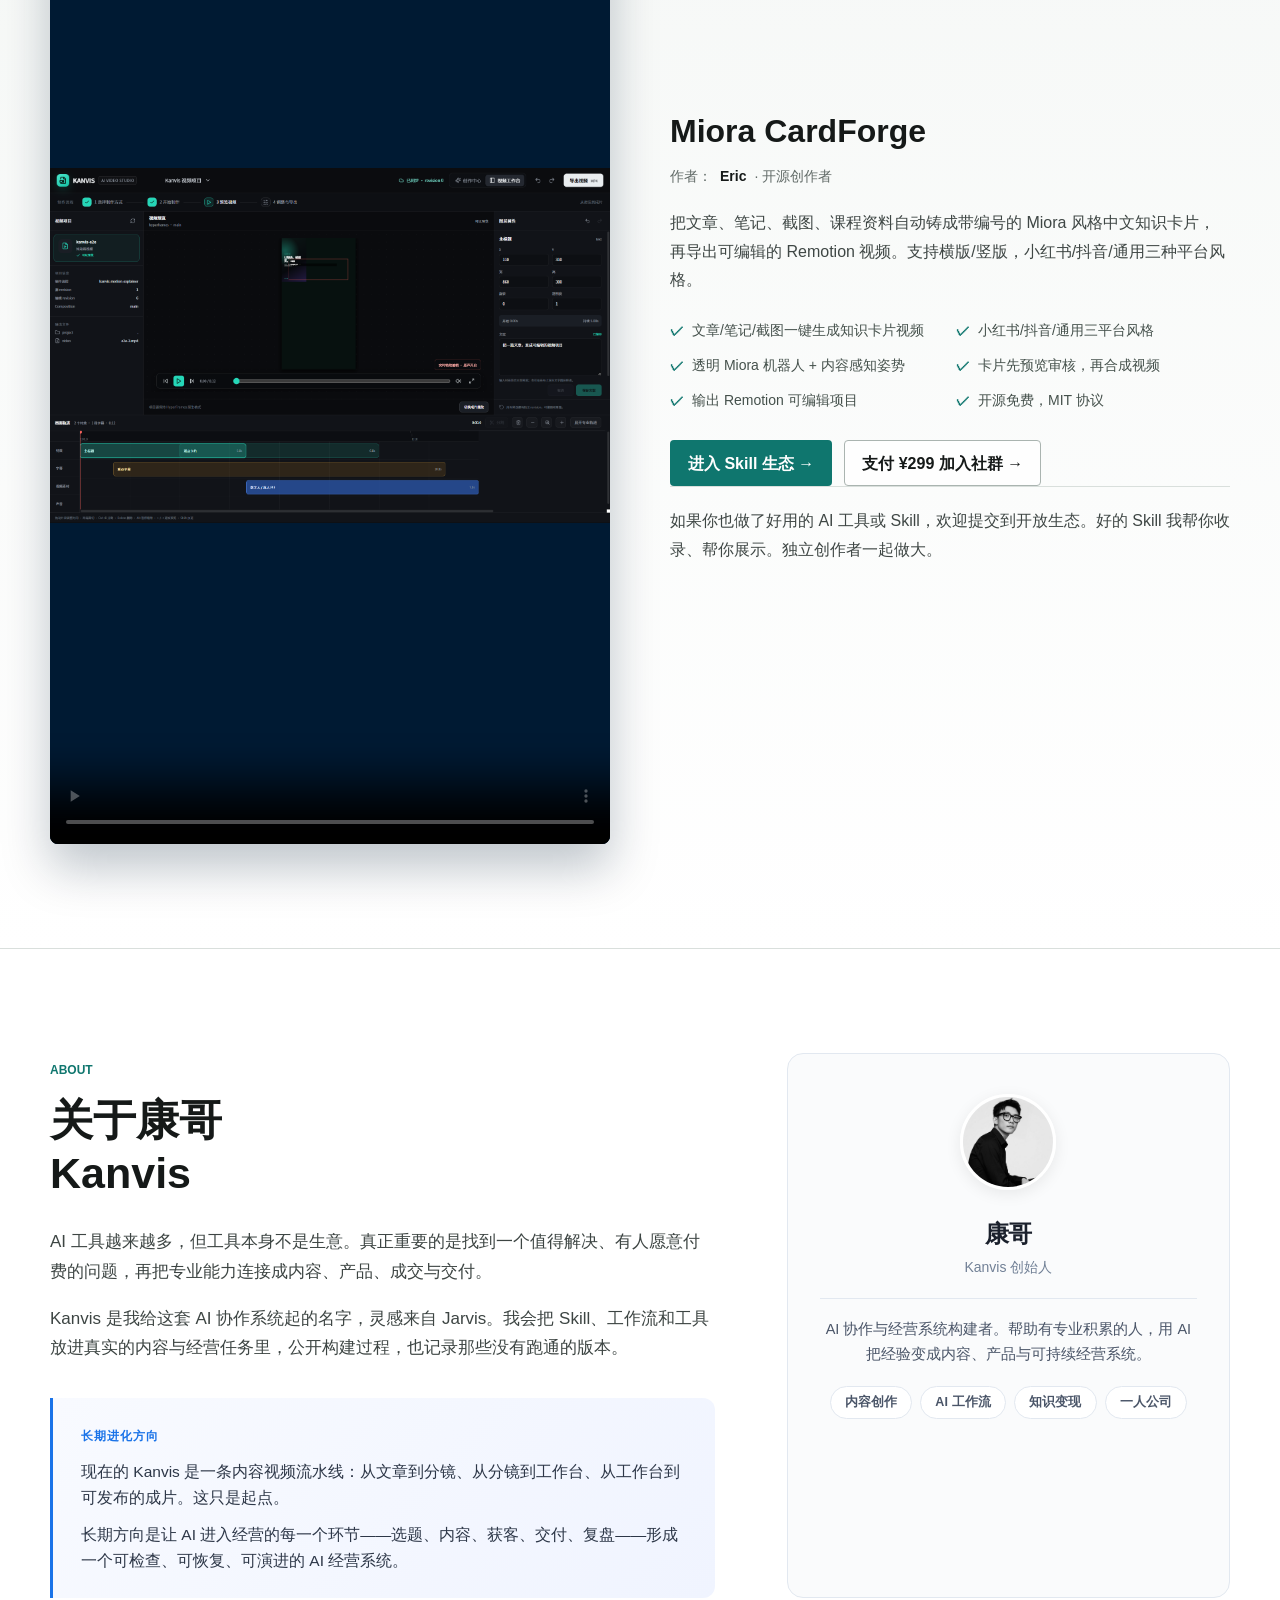
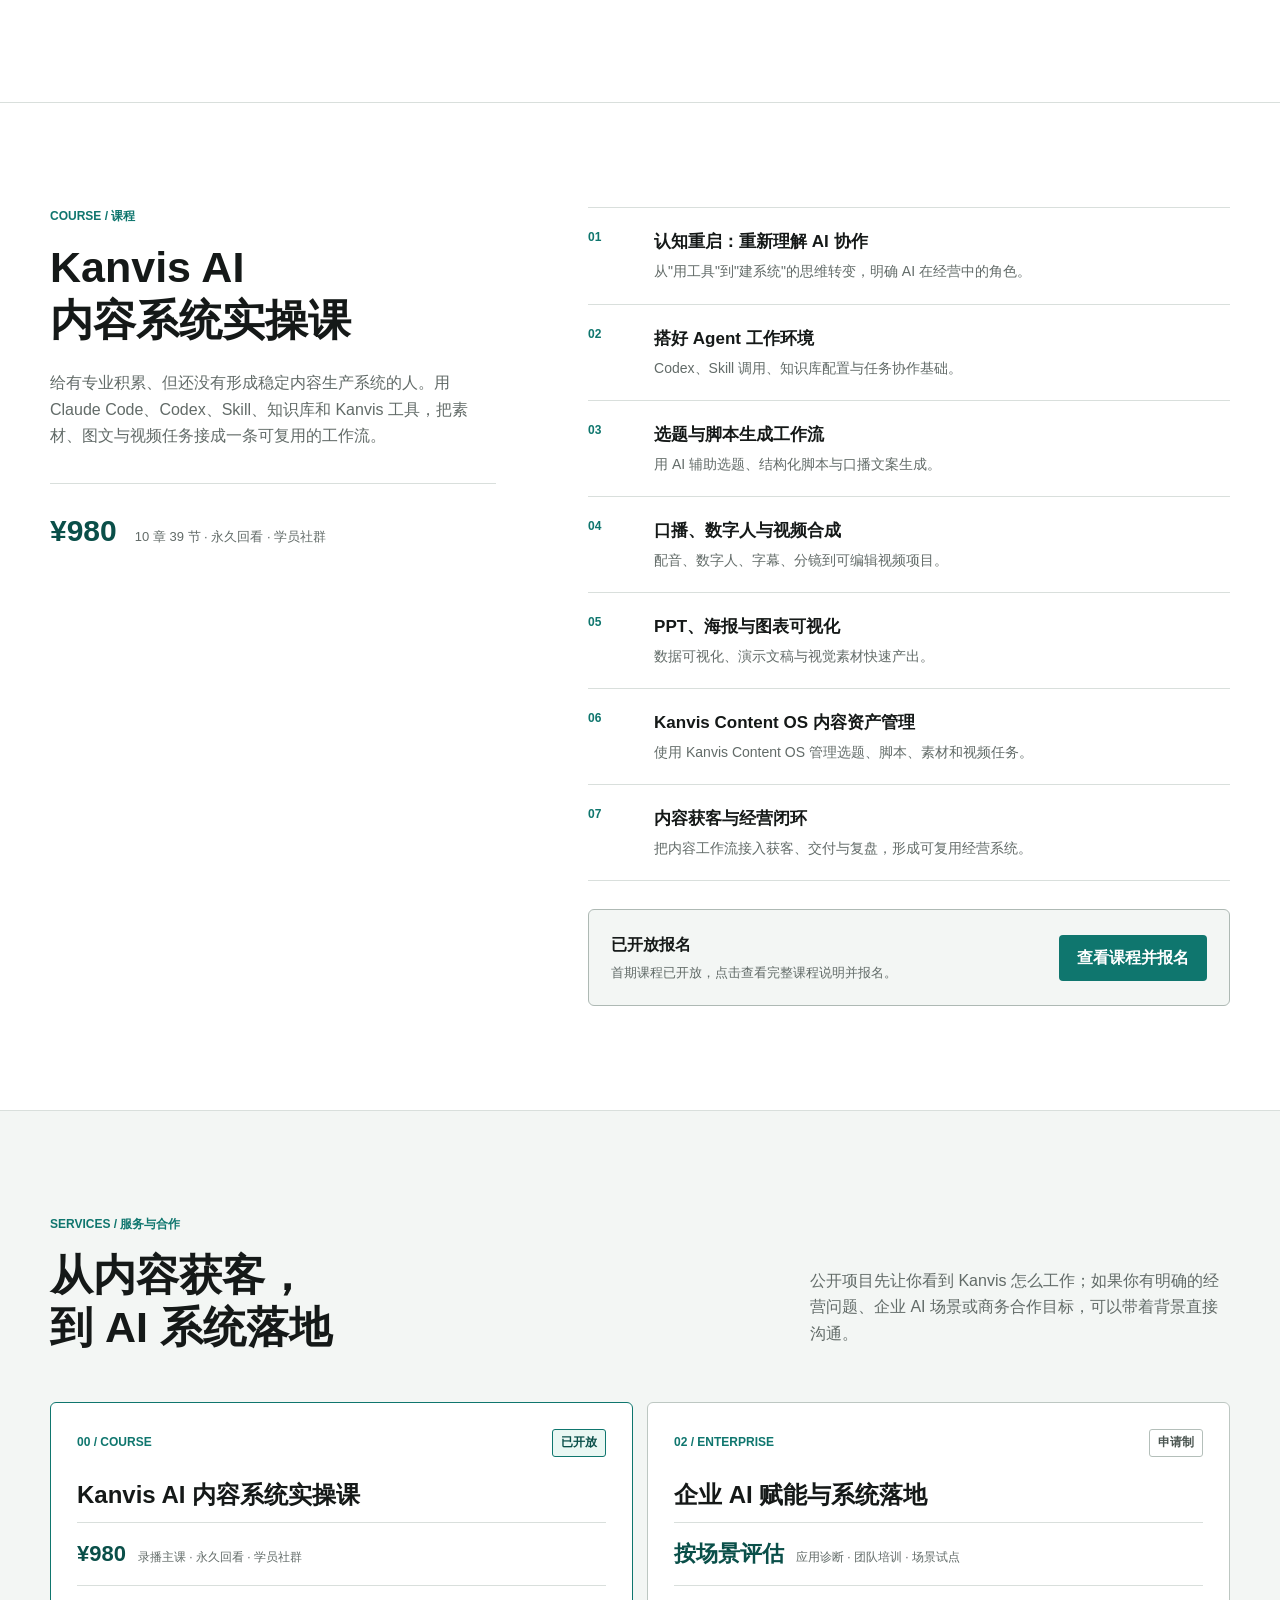
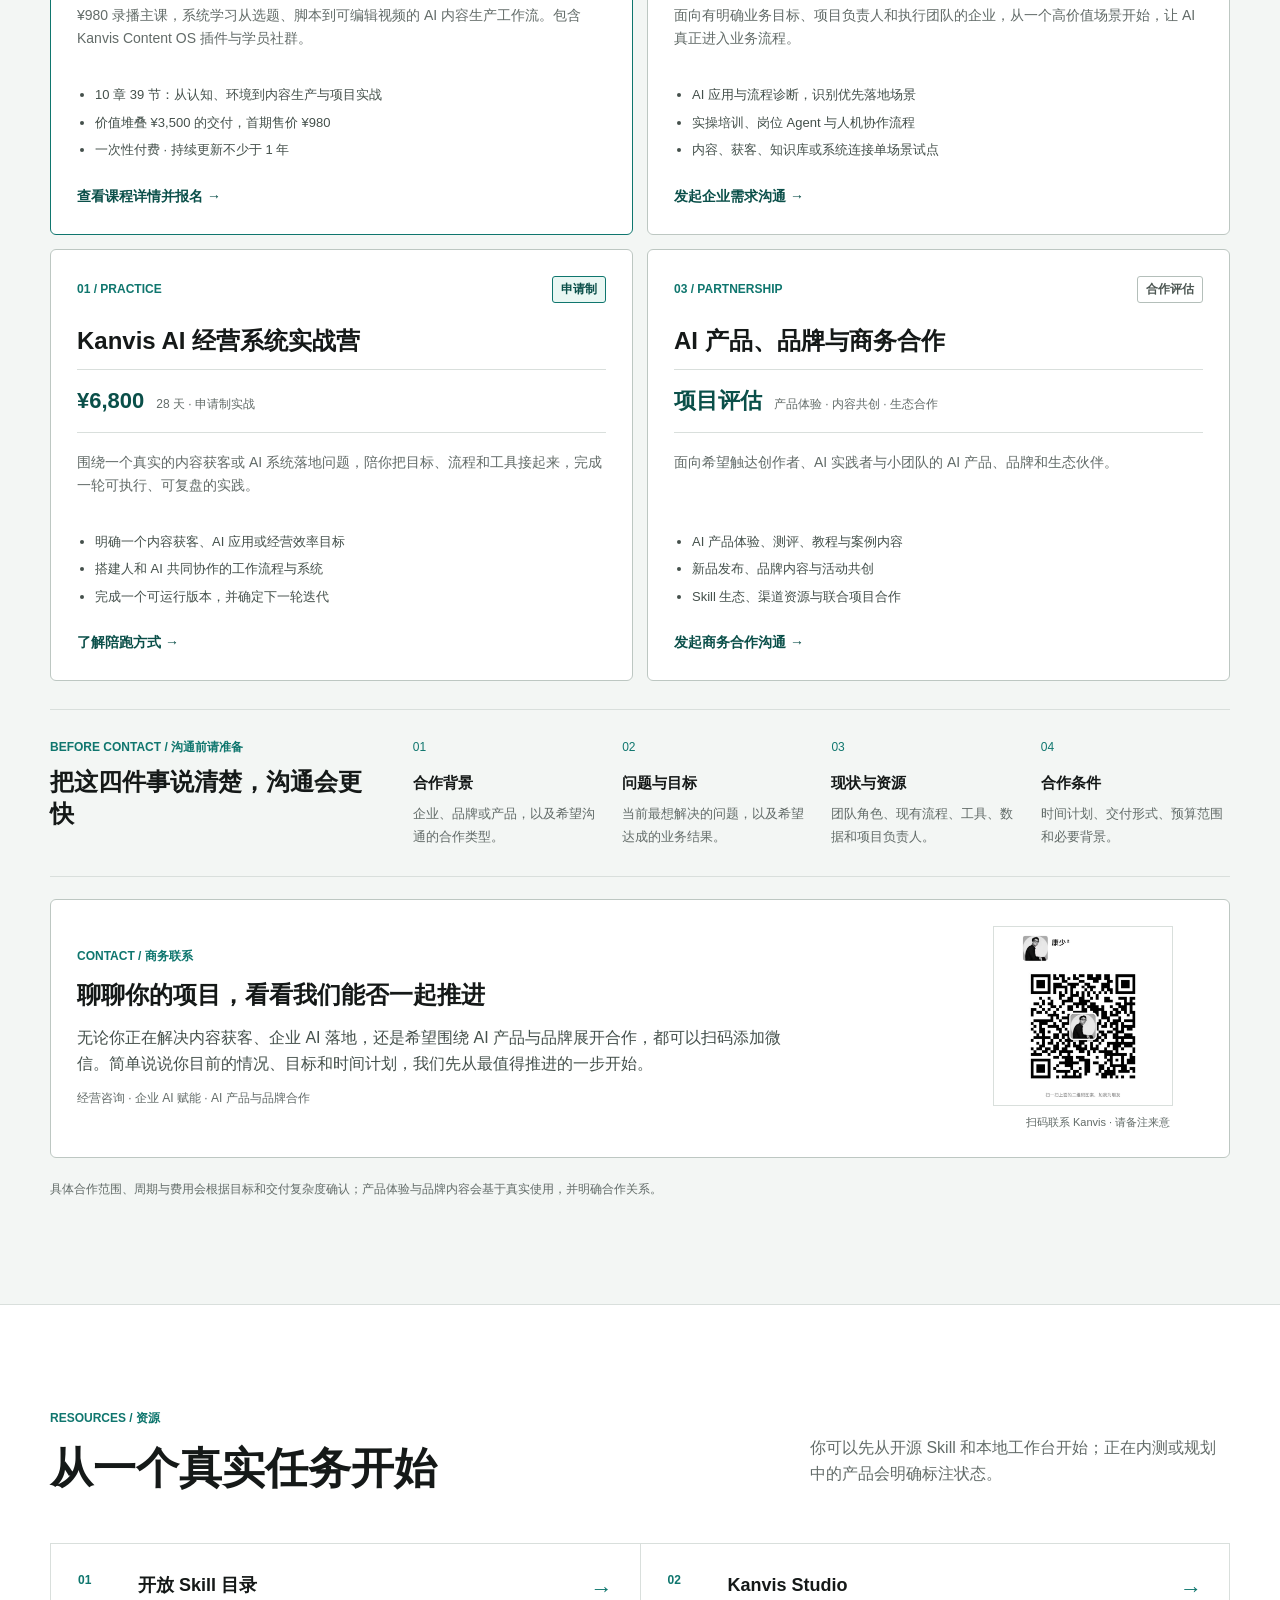
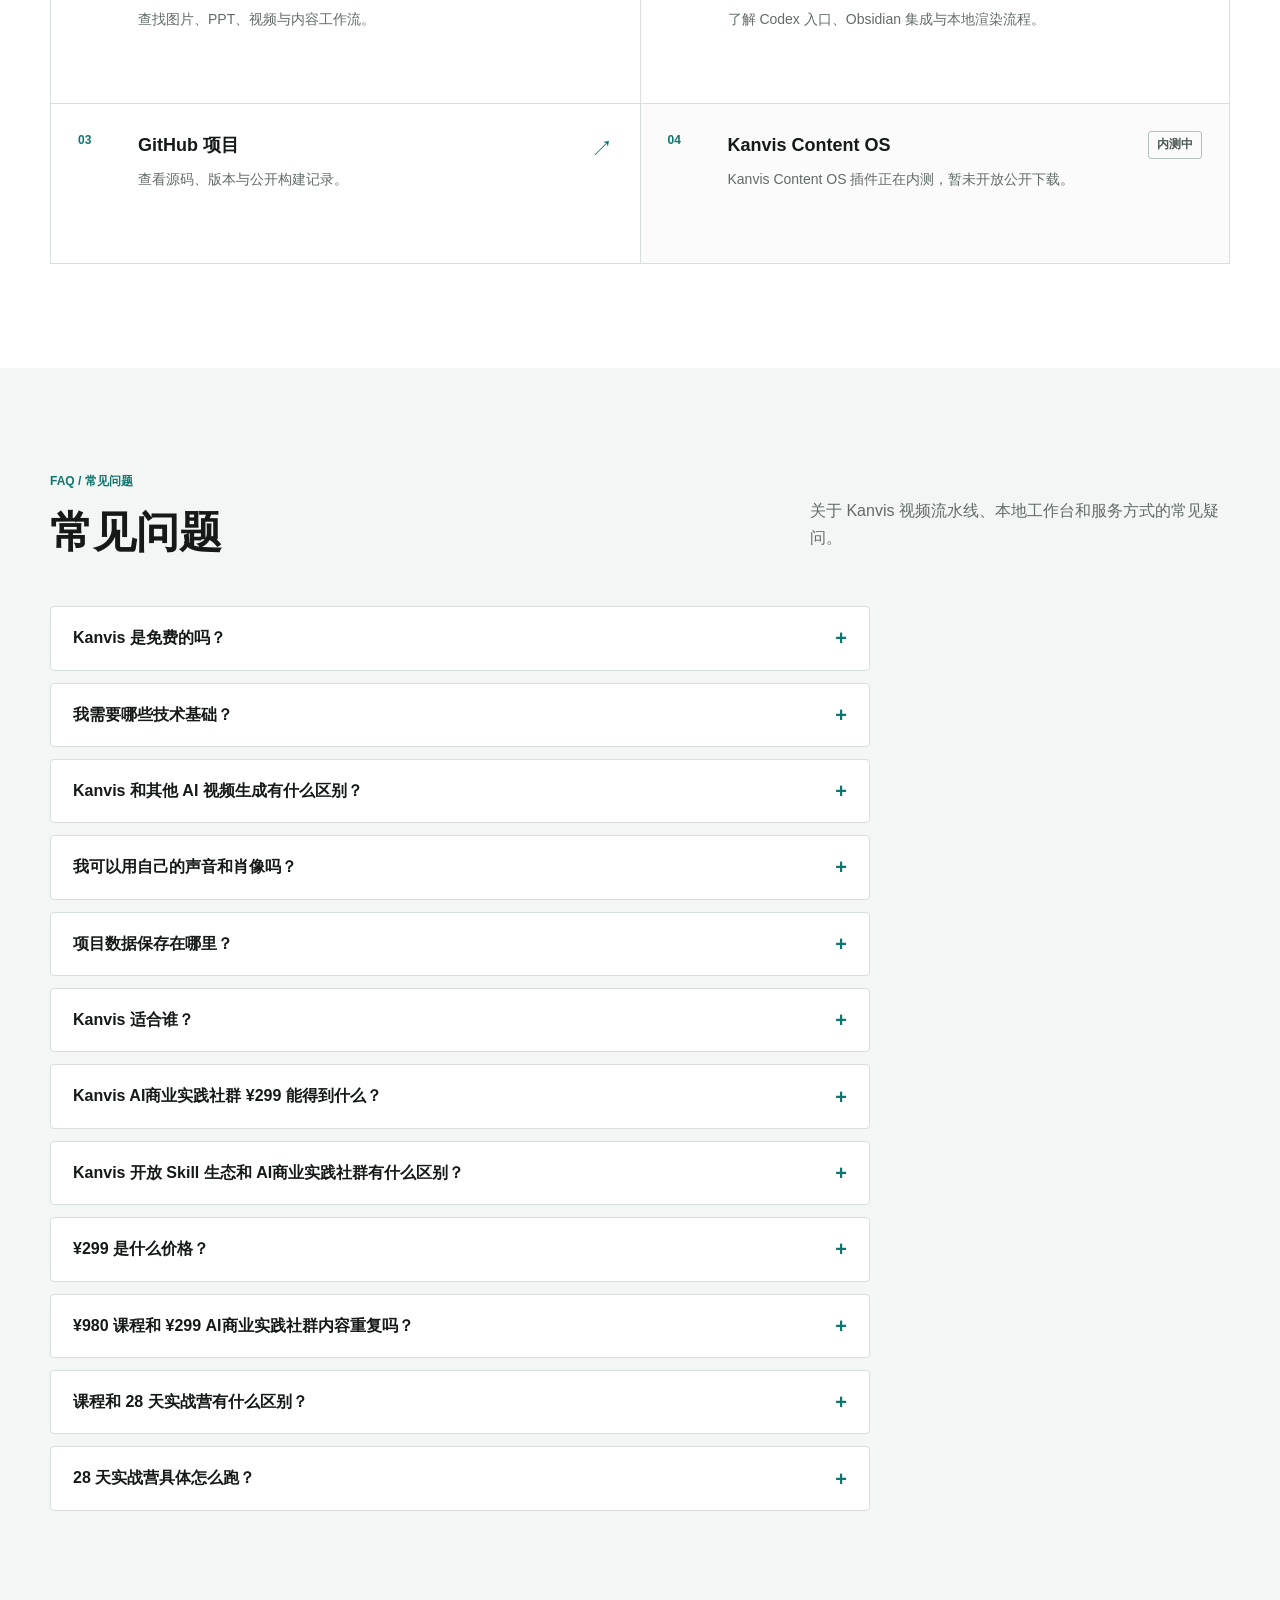
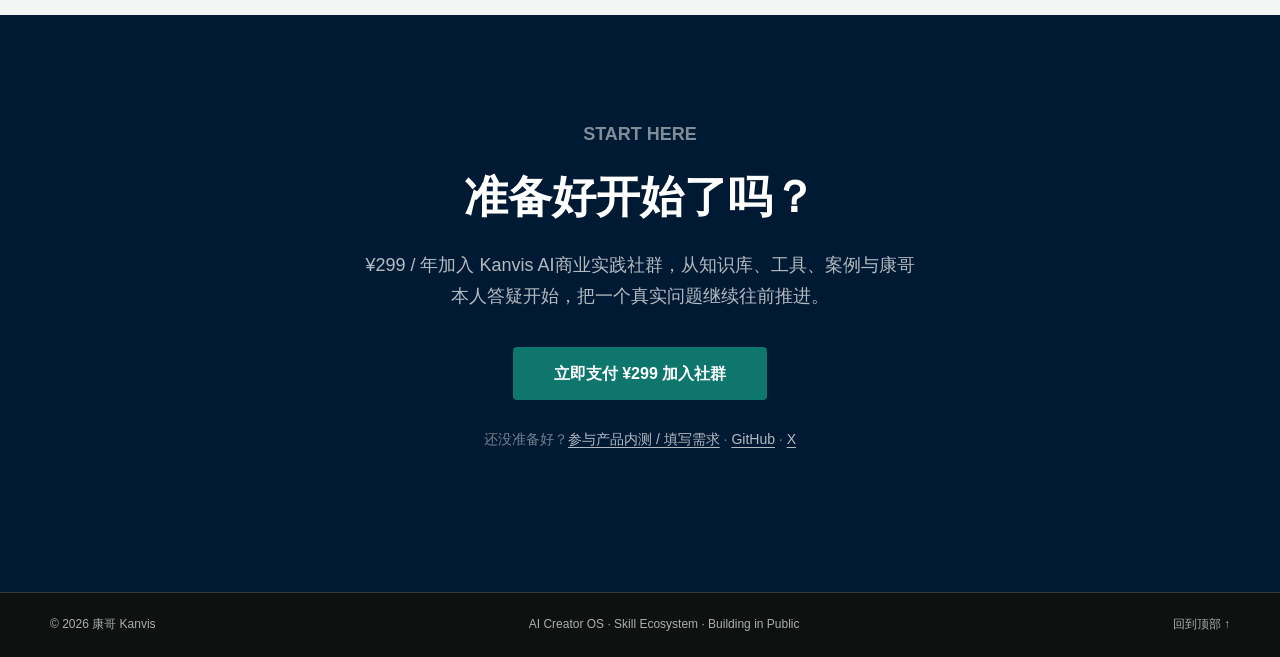
==== commit e24bce26: "feat(homepage): align site with current Kanvis business" ====
--- a/index.html
+++ b/index.html
@@ -3,24 +3,47 @@
 <head>
   <meta charset="utf-8">
   <meta name="viewport" content="width=device-width, initial-scale=1">
-  <meta name="description" content="康少 Kanvis 的个人主页：公开构建 AI 协作与经营系统、开源 Skill、本地视频工作台和产品内测。">
+  <meta name="description" content="康哥 Kanvis 的个人主页：用 AI 把专业变成一门自己说了算的生意，公开构建 Agent、Skill、内容系统与真实商业实践。">
   <meta name="theme-color" content="#0f766e">
   <meta property="og:type" content="website">
   <meta property="og:locale" content="zh_CN">
   <meta property="og:site_name" content="Kanvis System">
-  <meta property="og:title" content="康少 Kanvis｜AI 协作与经营系统">
-  <meta property="og:description" content="公开构建 AI 协作与经营系统、开源 Skill、本地视频工作台和产品内测。">
+  <meta property="og:title" content="康哥 Kanvis｜AI 协作与经营系统">
+  <meta property="og:description" content="用 AI 把专业变成一门自己说了算的生意，公开构建 Agent、Skill、内容系统与真实商业实践。">
   <meta property="og:url" content="https://kanvis-chen.github.io/kanvis-homepage/">
   <meta property="og:image" content="https://kanvis-chen.github.io/kanvis-homepage/assets/kanvis-workbench.png">
   <meta name="twitter:card" content="summary_large_image">
-  <meta name="twitter:title" content="康少 Kanvis｜AI 协作与经营系统">
-  <meta name="twitter:description" content="公开构建 AI 协作与经营系统、开源 Skill、本地视频工作台和产品内测。">
+  <meta name="twitter:title" content="康哥 Kanvis｜AI 协作与经营系统">
+  <meta name="twitter:description" content="用 AI 把专业变成一门自己说了算的生意，公开构建 Agent、Skill、内容系统与真实商业实践。">
   <meta name="twitter:image" content="https://kanvis-chen.github.io/kanvis-homepage/assets/kanvis-workbench.png">
-  <title>康少 Kanvis｜AI 协作与经营系统</title>
+  <title>康哥 Kanvis｜AI 协作与经营系统</title>
   <link rel="canonical" href="https://kanvis-chen.github.io/kanvis-homepage/">
   <link rel="icon" type="image/png" href="assets/kanvis-portrait.png">
   <link rel="stylesheet" href="assets/styles.css">
   <script defer src="assets/app.js"></script>
+  <script type="application/ld+json">
+    {
+      "@context": "https://schema.org",
+      "@graph": [
+        {
+          "@type": "Person",
+          "name": "康哥 Kanvis",
+          "url": "https://kanvis-chen.github.io/kanvis-homepage/",
+          "sameAs": [
+            "https://github.com/Kanvis-chen",
+            "https://x.com/kanvis_chen"
+          ],
+          "jobTitle": "AI 协作与经营系统构建者"
+        },
+        {
+          "@type": "WebSite",
+          "name": "Kanvis System",
+          "url": "https://kanvis-chen.github.io/kanvis-homepage/",
+          "inLanguage": "zh-CN"
+        }
+      ]
+    }
+  </script>
   <style>
     /* FAQ list */
     .faq { padding: 104px 0; background: var(--soft); }
@@ -401,7 +424,7 @@
       <nav class="desktop-nav" aria-label="主要导航">
         <a href="#projects">正在构建</a>
         <a href="#ecosystem">开放生态</a>
-        <a href="#about">关于康少</a>
+        <a href="#about">关于康哥</a>
         <a href="#course">课程</a>
         <a href="#services">服务与合作</a>
         <a href="#resources">资源</a>
@@ -412,7 +435,7 @@
           <svg width="20" height="20" viewBox="0 0 24 24" fill="currentColor" aria-hidden="true"><path d="M12 .5C5.65.5.5 5.65.5 12c0 5.08 3.29 9.39 7.86 10.91.58.11.79-.25.79-.56v-2c-3.2.7-3.88-1.37-3.88-1.37-.53-1.34-1.3-1.7-1.3-1.7-1.06-.72.08-.71.08-.71 1.17.08 1.79 1.2 1.79 1.2 1.04 1.78 2.73 1.27 3.4.97.11-.75.41-1.27.74-1.56-2.56-.29-5.26-1.28-5.26-5.7 0-1.26.45-2.29 1.19-3.1-.12-.29-.52-1.46.11-3.05 0 0 .97-.31 3.18 1.18a11 11 0 0 1 5.79 0c2.2-1.49 3.17-1.18 3.17-1.18.63 1.59.23 2.76.11 3.05.74.81 1.19 1.84 1.19 3.1 0 4.43-2.71 5.41-5.29 5.69.42.36.79 1.08.79 2.18v3.23c0 .31.21.68.8.56A11.5 11.5 0 0 0 23.5 12C23.5 5.65 18.35.5 12 .5Z"/></svg>
         </a>
         <span class="header-divider" aria-hidden="true"></span>
-        <a class="header-cta" href="https://ask.feishu.cn/shared-space/7668987231075306736" target="_blank" rel="noopener">加入 Kanvis AI创作者实践社群 ¥299</a>
+        <a class="header-cta" href="https://ask.feishu.cn/shared-space/7668987231075306736" target="_blank" rel="noopener">支付 ¥299 加入社群</a>
         <button class="menu-button" type="button" aria-label="打开导航" aria-expanded="false" data-menu-button>
           <span></span><span></span>
         </button>
@@ -422,12 +445,12 @@
     <nav class="mobile-nav" aria-label="移动端导航" data-mobile-nav hidden>
       <a href="#projects">正在构建</a>
       <a href="#ecosystem">开放生态</a>
-      <a href="#about">关于康少</a>
+      <a href="#about">关于康哥</a>
       <a href="#course">课程</a>
       <a href="#services">服务与合作</a>
       <a href="#resources">资源</a>
       <a href="https://github.com/Kanvis-chen" target="_blank" rel="noopener">GitHub ↗</a>
-      <a class="header-cta" href="https://ask.feishu.cn/shared-space/7668987231075306736" target="_blank" rel="noopener" style="margin-top:8px;justify-content:center;">加入 Kanvis AI创作者实践社群 ¥299 ↗</a>
+      <a class="header-cta" href="https://ask.feishu.cn/shared-space/7668987231075306736" target="_blank" rel="noopener" style="margin-top:8px;justify-content:center;">支付 ¥299 加入社群 ↗</a>
     </nav>
   </header>
 
@@ -435,30 +458,154 @@
     <section class="hero" id="top" aria-labelledby="hero-title">
       <div class="hero-visual" aria-label="Kanvis Studio 公开构建中的本地视频工作台">
         <div class="hero-media">
+          <div class="hero-identity">
+            <img src="assets/kanvis-avatar.png" alt="康哥 Kanvis" width="983" height="941" decoding="async">
+            <div>
+              <span>KANGGE · KANVIS</span>
+              <strong>AI 协作与经营系统构建者</strong>
+              <small>公开构建 · 真实项目 · 持续复盘</small>
+            </div>
+          </div>
           <div class="hero-media-top"><span>KANVIS STUDIO</span><span>PUBLIC BUILD / 01</span></div>
-          <img class="hero-workbench" src="assets/kanvis-workbench.png" alt="Kanvis 剪辑工作台真实界面">
+          <img class="hero-workbench" src="assets/kanvis-workbench.png" alt="Kanvis 剪辑工作台真实界面" width="1685" height="1068" decoding="async">
           <div class="hero-media-footer">
             <span class="hero-product-mark">K</span>
             <span><strong>LOCAL-FIRST VIDEO WORKSPACE</strong><small>AGENT · SKILL · CONTENT OS</small></span>
             <span class="hero-media-arrow" aria-hidden="true">↗</span>
           </div>
+          <div class="hero-system-map" aria-label="Kanvis 内容经营闭环">
+            <div class="hero-system-title">
+              <span>FROM KNOWLEDGE TO BUSINESS</span>
+              <strong>Kanvis 内容经营闭环</strong>
+            </div>
+            <div class="hero-system-steps">
+              <div><em>01</em><strong>沉淀</strong><span>知识库 · SOP</span></div>
+              <div><em>02</em><strong>生产</strong><span>Agent · Studio</span></div>
+              <div><em>03</em><strong>分发</strong><span>Drafts · 复盘</span></div>
+            </div>
+          </div>
         </div>
       </div>
       <div class="hero-wash" aria-hidden="true"></div>
       <div class="hero-content page-shell">
-        <p class="eyebrow">AI CREATOR OS · PUBLIC BUILD</p>
-        <h1 id="hero-title">康少 <span>Kanvis</span></h1>
-        <p class="hero-lead">我正在公开构建 Kanvis——一套 AI 协作与经营系统：用 Agent、Skill 和内容系统，把真实问题跑通成内容与产品。</p>
+        <p class="eyebrow">AI BUSINESS PRACTICE · PUBLIC BUILD</p>
+        <h1 id="hero-title">康哥 <span>Kanvis</span></h1>
+        <p class="hero-lead"><strong>用 AI，把你的专业变成一门自己说了算的生意。</strong><br>我正在公开构建 Kanvis：把 Agent、Skill、知识库和内容工作流，接进真实的获客、产品与经营场景。</p>
         <div class="hero-actions">
-          <a class="button button-primary" href="https://ask.feishu.cn/shared-space/7668987231075306736" target="_blank" rel="noopener">加入 Kanvis AI创作者实践社群 ¥299</a>
-          <a class="button button-secondary" href="https://my.feishu.cn/share/base/shrcnLa2i2JpSeCvYqpPoDDJw7e" target="_blank" rel="noopener">参与产品内测 / 填写需求 →</a>
-        </div>
-        <p class="hero-refund">康少亲自答疑 · 50+ 节实战内容与 20 个 SOP · 17+ 精选 Skill · 社群共学</p>
-        <p class="hero-guarantee" style="margin: 12px 0 0; font-size: 13px; color: var(--muted); letter-spacing: 0.2px;">首期成员永久锁定 ¥299 价格 · 后续升级 ¥980 系统课可全额抵扣</p>
+          <a class="button button-primary" href="https://ask.feishu.cn/shared-space/7668987231075306736" target="_blank" rel="noopener">支付 ¥299 加入 AI商业实践社群</a>
+          <a class="button button-secondary" href="open/">查看免费项目与工具 →</a>
+        </div>
+        <p class="hero-refund">知识库与 SOP · AI 工具箱 · 每周案例拆解 · 康哥本人答疑</p>
+        <p class="hero-guarantee" style="margin: 12px 0 0; font-size: 13px; color: var(--muted); letter-spacing: 0.2px;">¥299 / 年 · 先从一个真实问题开始 · 具体权益见本页说明</p>
         <div class="build-status" aria-label="当前项目状态">
           <div><strong>01</strong><span>Kanvis Studio<br>Codex 可用 · Obsidian 内测中</span></div>
           <div><strong>02</strong><span>Kanvis Article to Video<br>MIT 开源 · v0.3.0</span></div>
           <div><strong>03</strong><span>开放 Skill 生态<br>持续收录</span></div>
+        </div>
+      </div>
+    </section>
+
+    <section class="social-proof" id="proof">
+      <div class="page-shell">
+        <div class="proof-header">
+          <div>
+            <p class="section-kicker">JOIN THE COMMUNITY</p>
+            <h2>加入 Kanvis AI商业实践社群</h2>
+          </div>
+          <p>不是资讯群，也不只教你追新工具。这里围绕真实的内容、产品和经营问题，持续沉淀知识库、SOP、AI 工具与商业案例。你可以先解决眼前卡点，再判断是否需要进入 ¥980 系统课或 ¥6,800 实战营。</p>
+        </div>
+        <div class="proof-stats">
+          <div>
+            <div class="proof-stat-num">7</div>
+            <div class="proof-stat-label">项核心交付</div>
+          </div>
+          <div>
+            <div class="proof-stat-num">每周</div>
+            <div class="proof-stat-label">案例与实践拆解</div>
+          </div>
+          <div>
+            <div class="proof-stat-num">24h</div>
+            <div class="proof-stat-label">群内问题回应</div>
+          </div>
+        </div>
+        <div class="proof-cta">
+          <p>¥299 你将获得：</p>
+          <ul class="proof-benefits">
+            <li>《赚钱思维》完整资料：先建立经营判断</li>
+            <li>AI 商业实践知识库：按问题快速查找</li>
+            <li>AI Skill 与工具箱：拿来就能进入工作流</li>
+            <li>内容与经营 SOP：把重复动作沉淀下来</li>
+            <li>AI 商业案例持续拆解：看懂真实业务怎么跑</li>
+            <li>共学群交流：和正在实践的人交换经验</li>
+            <li>康哥本人答疑：围绕真实卡点给出下一步</li>
+          </ul>
+          <a class="button button-primary" href="https://ask.feishu.cn/shared-space/7668987231075306736" target="_blank" rel="noopener">立即支付 ¥299 加入社群</a>
+        </div>
+      </div>
+    </section>
+
+    <section class="projects" id="projects">
+      <div class="page-shell">
+        <div class="section-heading">
+          <div>
+            <p class="section-kicker">BUILDING IN PUBLIC</p>
+            <h2>我正在构建的产品</h2>
+          </div>
+          <p>先做真正能被使用的最小产品，再由真实反馈决定下一步。</p>
+        </div>
+
+        <div class="project-list">
+          <article class="project-row">
+            <div class="project-index">01</div>
+            <div class="project-copy">
+              <p class="project-meta">OPEN SOURCE · MIT</p>
+              <h3>Kanvis Studio</h3>
+              <p>本地优先的视频剪辑工作台，类剪映时间轴、AI字幕编辑、可插拔渲染引擎。可独立使用，也可嵌入 Codex / Obsidian。kanvis-video 默认内置。</p>
+            </div>
+            <div class="project-actions">
+              <span class="status status-live">已开源</span>
+              <a class="arrow-link" href="https://github.com/Kanvis-chen/kanvis-studio" target="_blank" rel="noopener">查看源码 <span aria-hidden="true">↗</span></a>
+            </div>
+          </article>
+
+          <article class="project-row">
+            <div class="project-index">02</div>
+            <div class="project-copy">
+              <p class="project-meta">OPEN SOURCE · MIT</p>
+              <h3>Kanvis Article to Video</h3>
+              <p>把文章、课程稿或口播内容整理成结构化视频任务，连接脚本、数字人、字幕、镜头与可编辑项目。</p>
+            </div>
+            <div class="project-actions">
+              <span class="status">MIT 开源 · v0.3.0</span>
+              <a class="arrow-link" href="https://github.com/Kanvis-chen/kanvis-video" target="_blank" rel="noopener">查看源码 <span aria-hidden="true">↗</span></a>
+            </div>
+          </article>
+
+          <article class="project-row">
+            <div class="project-index">03</div>
+            <div class="project-copy">
+              <p class="project-meta">OBSIDIAN PLUGIN · BETA</p>
+              <h3>Kanvis Drafts</h3>
+              <p>把 Obsidian 里的带图长文一键排版，并送入 X Article 与微信公众号草稿流程；默认只进草稿，不自动发布。当前为 Beta，部分平台链路仍在真实环境验收。</p>
+            </div>
+            <div class="project-actions">
+              <span class="status">Beta · v0.3.5</span>
+              <a class="arrow-link" href="https://my.feishu.cn/share/base/shrcnLa2i2JpSeCvYqpPoDDJw7e" target="_blank" rel="noopener">参与内测 <span aria-hidden="true">→</span></a>
+            </div>
+          </article>
+
+          <article class="project-row">
+            <div class="project-index">04</div>
+            <div class="project-copy">
+              <p class="project-meta">OPEN SKILL ECOSYSTEM</p>
+              <h3>Kanvis 开放 Skill 生态</h3>
+              <p>按经营任务整理 Kanvis 自有 Skill 与优秀开源 Skill，覆盖研究、写作、图片、PPT、视频和自动化。群友原创 Skill 持续收录中。</p>
+            </div>
+            <div class="project-actions">
+              <span class="status">持续收录</span>
+              <a class="arrow-link" href="open/?tab=skill">进入生态 <span aria-hidden="true">→</span></a>
+            </div>
+          </article>
         </div>
       </div>
     </section>
@@ -501,101 +648,10 @@
             </ul>
             <div class="ecosystem-actions">
               <a class="button button-primary" href="open/?tab=skill">进入 Skill 生态 →</a>
-              <a class="button button-secondary" href="https://ask.feishu.cn/shared-space/7668987231075306736" target="_blank" rel="noopener">了解 AI创作者实践社群 →</a>
+              <a class="button button-secondary" href="https://ask.feishu.cn/shared-space/7668987231075306736" target="_blank" rel="noopener">支付 ¥299 加入社群 →</a>
             </div>
             <p class="ecosystem-note">如果你也做了好用的 AI 工具或 Skill，欢迎提交到开放生态。好的 Skill 我帮你收录、帮你展示。独立创作者一起做大。</p>
           </div>
-        </div>
-      </div>
-    </section>
-
-    <section class="social-proof" id="proof">
-      <div class="page-shell">
-        <div class="proof-header">
-          <div>
-            <p class="section-kicker">JOIN THE COMMUNITY</p>
-            <h2>加入 Kanvis AI创作者实践社群</h2>
-          </div>
-          <p>不是纯聊天群——有问题康少亲自答，有好素材大家互相抄作业，每周内容共学、每月案例拆解。从单个工具用不起来，到每周能稳定出 2-3 条内容；从零散技巧，到有方向的实践节奏。想要完整搭一套可复用的 AI 经营系统？后面 980 系统课就是下一步。</p>
-        </div>
-        <div class="proof-stats">
-          <div>
-            <div class="proof-stat-num">17+</div>
-            <div class="proof-stat-label">精选 Skill 可用</div>
-          </div>
-          <div>
-            <div class="proof-stat-num">50+</div>
-            <div class="proof-stat-label">节实战内容</div>
-          </div>
-          <div>
-            <div class="proof-stat-num">20+</div>
-            <div class="proof-stat-label">可复用 SOP</div>
-          </div>
-        </div>
-        <div class="proof-cta">
-          <p>¥299 你将获得：</p>
-          <ul class="proof-benefits">
-            <li>康少亲自答疑，有问题直接问</li>
-            <li>50+ 节实战内容与 20 个 SOP（持续更新）</li>
-            <li>17+ 精选 Skill 直接用</li>
-            <li>康少赚钱思维课 · 内容变现与经营判断（持续更新）</li>
-            <li>一群在用 AI 做事的人，互相交流</li>
-            <li>后续升级 ¥980 系统课可抵扣 ¥299</li>
-          </ul>
-          <a class="button button-primary" href="https://ask.feishu.cn/shared-space/7668987231075306736" target="_blank" rel="noopener">加入 Kanvis AI创作者实践社群 ¥299</a>
-        </div>
-      </div>
-    </section>
-
-    <section class="projects" id="projects">
-      <div class="page-shell">
-        <div class="section-heading">
-          <div>
-            <p class="section-kicker">BUILDING IN PUBLIC</p>
-            <h2>我正在构建的产品</h2>
-          </div>
-          <p>先做真正能被使用的最小产品，再由真实反馈决定下一步。</p>
-        </div>
-
-        <div class="project-list">
-          <article class="project-row">
-            <div class="project-index">01</div>
-            <div class="project-copy">
-              <p class="project-meta">OPEN SOURCE · MIT</p>
-              <h3>Kanvis Studio</h3>
-              <p>本地优先的视频剪辑工作台，类剪映时间轴、AI字幕编辑、可插拔渲染引擎。可独立使用，也可嵌入 Codex / Obsidian。kanvis-video 默认内置。</p>
-            </div>
-            <div class="project-actions">
-              <span class="status status-live">已开源</span>
-              <a class="arrow-link" href="https://github.com/Kanvis-chen/kanvis-studio" target="_blank" rel="noopener">查看源码 <span aria-hidden="true">↗</span></a>
-            </div>
-          </article>
-
-          <article class="project-row">
-            <div class="project-index">02</div>
-            <div class="project-copy">
-              <p class="project-meta">OPEN SOURCE · MIT</p>
-              <h3>Kanvis Article to Video</h3>
-              <p>把文章、课程稿或口播内容整理成结构化视频任务，连接脚本、数字人、字幕、镜头与可编辑项目。</p>
-            </div>
-            <div class="project-actions">
-              <span class="status">MIT 开源 · v0.3.0</span>
-              <a class="arrow-link" href="https://github.com/Kanvis-chen/kanvis-video" target="_blank" rel="noopener">查看源码 <span aria-hidden="true">↗</span></a>
-            </div>
-          </article>
-
-          <article class="project-row">
-            <div class="project-index">03</div>
-            <div class="project-copy">
-              <p class="project-meta">OPEN SKILL ECOSYSTEM</p>
-              <h3>Kanvis 开放 Skill 生态</h3>
-              <p>按经营任务整理 Kanvis 自有 Skill 与优秀开源 Skill，覆盖研究、写作、图片、PPT、视频和自动化。群友原创 Skill 持续收录中。</p>
-            </div>
-            <div class="project-actions">
-              <span class="status">持续收录</span>
-              <a class="arrow-link" href="open/?tab=skill">进入生态 <span aria-hidden="true">→</span></a>
-            </div>
-          </article>
         </div>
       </div>
     </section>
@@ -604,7 +660,7 @@
       <div class="page-shell statement-grid">
         <div class="statement-main">
           <p class="section-kicker">ABOUT</p>
-          <h2>关于康少<br>Kanvis</h2>
+          <h2>关于康哥<br>Kanvis</h2>
           <div class="statement-body">
             <p>AI 工具越来越多，但工具本身不是生意。真正重要的是找到一个值得解决、有人愿意付费的问题，再把专业能力连接成内容、产品、成交与交付。</p>
             <p>Kanvis 是我给这套 AI 协作系统起的名字，灵感来自 Jarvis。我会把 Skill、工作流和工具放进真实的内容与经营任务里，公开构建过程，也记录那些没有跑通的版本。</p>
@@ -617,12 +673,12 @@
         </div>
         <div class="statement-sidebar">
           <div class="profile-card">
-            <img class="statement-avatar" src="assets/kanvis-avatar.png" alt="康少 Kanvis">
+            <img class="statement-avatar" src="assets/kanvis-avatar.png" alt="康哥 Kanvis" width="983" height="941" loading="lazy" decoding="async">
             <div class="profile-card-info">
-              <strong>康少</strong>
+              <strong>康哥</strong>
               <span>Kanvis 创始人</span>
             </div>
-            <p class="profile-card-bio">AI 协作与经营系统构建者。帮有专业积累的创作者，用 AI 把经验变成可持续产出的内容系统。</p>
+            <p class="profile-card-bio">AI 协作与经营系统构建者。帮助有专业积累的人，用 AI 把经验变成内容、产品与可持续经营系统。</p>
             <div class="profile-card-tags">
               <span class="profile-tag">内容创作</span>
               <span class="profile-tag">AI 工作流</span>
@@ -639,8 +695,8 @@
         <div class="course-intro">
           <p class="section-kicker">COURSE / 课程</p>
           <h2>Kanvis AI<br>内容系统实操课</h2>
-          <p>给已经开始使用 AI、但还没有形成稳定内容生产系统的人。用 Codex、Skill 和 Kanvis Content OS，把选题、脚本、素材与视频任务接成一条可复用的工作流。</p>
-          <div class="price-line"><strong>¥980</strong><span>系统实战视频课程 · 答疑社区 · Kanvis Content OS 插件</span></div>
+          <p>给有专业积累、但还没有形成稳定内容生产系统的人。用 Claude Code、Codex、Skill、知识库和 Kanvis 工具，把素材、图文与视频任务接成一条可复用的工作流。</p>
+          <div class="price-line"><strong>¥980</strong><span>10 章 39 节 · 永久回看 · 学员社群</span></div>
         </div>
 
         <div class="course-detail">
@@ -677,8 +733,8 @@
         <div class="service-grid">
           <article class="service-card">
             <div class="service-card-head"><span class="service-no">01 / PRACTICE</span><span class="status status-live">申请制</span></div>
-            <h3>AI商业化落地实践 28天陪跑</h3>
-            <div class="service-price"><strong>¥6,980</strong><span>28天 · 陪跑服务</span></div>
+            <h3>Kanvis AI 经营系统实战营</h3>
+            <div class="service-price"><strong>¥6,800</strong><span>28 天 · 申请制实战</span></div>
             <p>围绕一个真实的内容获客或 AI 系统落地问题，陪你把目标、流程和工具接起来，完成一轮可执行、可复盘的实践。</p>
             <ul>
               <li>明确一个内容获客、AI 应用或经营效率目标</li>
@@ -720,7 +776,7 @@
             <div class="service-price"><strong>¥980</strong><span>录播主课 · 永久回看 · 学员社群</span></div>
             <p>¥980 录播主课，系统学习从选题、脚本到可编辑视频的 AI 内容生产工作流。包含 Kanvis Content OS 插件与学员社群。</p>
             <ul>
-              <li>7 大模块：从认知重启到 PPT / 海报 / 图表进阶</li>
+              <li>10 章 39 节：从认知、环境到内容生产与项目实战</li>
               <li>价值堆叠 ¥3,500 的交付，首期售价 ¥980</li>
               <li>一次性付费 · 持续更新不少于 1 年</li>
             </ul>
@@ -749,7 +805,7 @@
             <span>经营咨询 · 企业 AI 赋能 · AI 产品与品牌合作</span>
           </div>
           <figure class="paid-consultation-qr">
-            <img src="assets/kanvis-paid-consultation-qr.jpg" alt="Kanvis商务联系微信二维码">
+              <img src="assets/kanvis-paid-consultation-qr.jpg" alt="Kanvis 商务联系微信二维码" width="1056" height="1371" loading="lazy" decoding="async">
             <figcaption>扫码联系 Kanvis · 请备注来意</figcaption>
           </figure>
         </div>
@@ -840,41 +896,41 @@
             </div>
           </details>
           <details class="faq-item">
-            <summary>Kanvis AI创作者实践社群 ¥299 能得到什么？</summary>
-            <div class="faq-answer">
-              <p>六样东西：① 康少亲自答疑，有问题直接问；② 50+ 节实战内容与 20 个 SOP（创业系统、自媒体方法、AI 工具等，持续更新）；③ 17+ 精选 Skill 直接用；④ 康少赚钱思维课 · 内容变现与经营判断（持续更新）；⑤ 一群在用 AI 做事的人互相交流；⑥ 后续升级 ¥980 Kanvis AI 内容系统实操课可抵扣 ¥299。</p>
-            </div>
-          </details>
-          <details class="faq-item">
-            <summary>Kanvis 开放 Skill 生态和 AI创作者实践社群有什么区别？</summary>
+            <summary>Kanvis AI商业实践社群 ¥299 能得到什么？</summary>
+            <div class="faq-answer">
+              <p>七项核心交付：①《赚钱思维》完整资料；② AI 商业实践知识库；③ AI Skill 与工具箱；④ 内容与经营 SOP；⑤ AI 商业案例持续拆解；⑥ 共学群交流；⑦ 康哥本人答疑。具体内容和开放状态以当前社群公告与实际交付为准。</p>
+            </div>
+          </details>
+          <details class="faq-item">
+            <summary>Kanvis 开放 Skill 生态和 AI商业实践社群有什么区别？</summary>
             <div class="faq-answer">
               <p><strong>Kanvis 开放 Skill 生态</strong>是免费的——任何人都可以浏览和使用收录的 Skill，也可以提交自己的 Skill。好的 Skill 我帮你收录到官网展示，不收费，不绑定。</p>
-              <p><strong>Kanvis AI创作者实践社群</strong>是付费的——¥299 获得康少亲自答疑、50+ 节实战内容与 20 个 SOP（创业系统、自媒体方法、AI 工具等）、17+ 精选 Skill 直接用，以及一群在用 AI 做事的人互相交流。</p>
+              <p><strong>Kanvis AI商业实践社群</strong>是付费的——¥299 / 年，获得知识库、SOP、AI 工具、商业案例、共学交流与康哥本人答疑。</p>
               <p>两者完全独立：提交 Skill 不需要付费，付费也不影响 Skill 是否被收录。社群里的人可能做出好 Skill，但 Skill 质量是唯一收录标准。</p>
             </div>
           </details>
           <details class="faq-item">
-            <summary>¥299 是首期价格吗？以后会涨吗？</summary>
-            <div class="faq-answer">
-              <p>¥299 是首期价格，随着社群内容和人数增长，后续会涨价。现在加入的成员永久享受首期价格，不因涨价额外补费。</p>
-            </div>
-          </details>
-          <details class="faq-item">
-            <summary>¥980 课程和 ¥299 AI创作者实践社群内容重复吗？</summary>
-            <div class="faq-answer">
-              <p>不重复，是递进关系。<strong>¥299 AI创作者实践社群</strong>是入门：康少答疑 + 50+ 节实战内容与 20 个 SOP + 社群共学，适合想先了解 AI 内容生产、解决具体问题的人。<strong>¥980 课程</strong>是系统课：7 大模块从认知到经营闭环，配套 Kanvis Content OS 插件，适合想搭建完整内容生产系统的人。社群成员后续升级课程可抵扣 ¥299。</p>
-            </div>
-          </details>
-          <details class="faq-item">
-            <summary>课程和 28 天陪跑有什么区别？</summary>
-            <div class="faq-answer">
-              <p><strong>课程（¥980）</strong>是录播自学 + 学员社群，你按自己的节奏学习，搭建通用的内容生产工作流。<strong>28 天陪跑（¥6,980）</strong>是 1v1 深度服务：围绕你一个真实的经营目标（内容获客、AI 落地等），康少陪你定目标、搭流程、跑通第一轮实践，28 天内完成一个可运行版本并确定下一轮迭代方向。简单说：课程教你"怎么做"，陪跑帮你"做出来"。</p>
-            </div>
-          </details>
-          <details class="faq-item">
-            <summary>28 天陪跑具体怎么跑？</summary>
-            <div class="faq-answer">
-              <p>申请制，先沟通确认你的目标是否适合。正式陪跑分三个阶段：① 第 1 周——明确一个具体目标，拆解现状与约束；② 第 2-3 周——搭建人和 AI 协作的工作流程，在真实任务中跑通；③ 第 4 周——完成可运行版本，复盘结果并确定下一轮迭代方向。全程康少直接对接，不是助教代答。</p>
+            <summary>¥299 是什么价格？</summary>
+            <div class="faq-answer">
+              <p>当前加入价格为 ¥299 / 年。后续价格、续费和活动权益如有调整，以官网和正式公告为准，不做虚假限时承诺。</p>
+            </div>
+          </details>
+          <details class="faq-item">
+            <summary>¥980 课程和 ¥299 AI商业实践社群内容重复吗？</summary>
+            <div class="faq-answer">
+              <p>不重复，是递进关系。<strong>¥299 AI商业实践社群</strong>提供资源、实践节奏、案例交流和问题反馈，适合先解决具体卡点。<strong>¥980 课程</strong>用 10 章 39 节带你系统搭建 AI 内容生产工作流，适合希望完整跑通一条生产线的人。</p>
+            </div>
+          </details>
+          <details class="faq-item">
+            <summary>课程和 28 天实战营有什么区别？</summary>
+            <div class="faq-answer">
+              <p><strong>课程（¥980）</strong>是录播学习 + 学员社群，你按自己的节奏搭建通用内容生产工作流。<strong>28 天实战营（¥6,800）</strong>围绕一个真实经营目标，在康哥直接参与下完成目标拆解、流程搭建、真实运行和复盘。简单说：课程教你“怎么做”，实战营陪你把一轮实践跑起来。</p>
+            </div>
+          </details>
+          <details class="faq-item">
+            <summary>28 天实战营具体怎么跑？</summary>
+            <div class="faq-answer">
+              <p>申请制，先沟通确认目标是否适合。正式实践分三个阶段：① 第 1 周明确具体目标，拆解现状与约束；② 第 2–3 周搭建人和 AI 协作的流程，在真实任务中运行；③ 第 4 周完成可运行版本，复盘结果并确定下一轮迭代方向。全程由康哥直接参与。</p>
             </div>
           </details>
         </div>
@@ -885,8 +941,8 @@
       <div class="page-shell">
         <p class="section-kicker" style="color:rgba(255,255,255,.5);margin-bottom:12px;">START HERE</p>
         <h2>准备好开始了吗？</h2>
-        <p>¥299 加入 Kanvis AI创作者实践社群，获得康少亲自答疑、50+ 节实战内容与 20 个 SOP，和一群在用 AI 做事的人。</p>
-        <a class="button button-primary" href="https://ask.feishu.cn/shared-space/7668987231075306736" target="_blank" rel="noopener">加入 Kanvis AI创作者实践社群 ¥299</a>
+        <p>¥299 / 年加入 Kanvis AI商业实践社群，从知识库、工具、案例与康哥本人答疑开始，把一个真实问题继续往前推进。</p>
+        <a class="button button-primary" href="https://ask.feishu.cn/shared-space/7668987231075306736" target="_blank" rel="noopener">立即支付 ¥299 加入社群</a>
         <p class="light-touch">还没准备好？<a href="https://my.feishu.cn/share/base/shrcnLa2i2JpSeCvYqpPoDDJw7e" target="_blank" rel="noopener">参与产品内测 / 填写需求</a> · <a href="https://github.com/Kanvis-chen" target="_blank" rel="noopener">GitHub</a> · <a href="https://x.com/kanvis_chen" target="_blank" rel="noopener">X</a></p>
       </div>
     </section>
@@ -894,7 +950,7 @@
 
   <footer class="site-footer">
     <div class="page-shell footer-row">
-      <span>© <span data-year></span> 康少 Kanvis</span>
+      <span>© <span data-year></span> 康哥 Kanvis</span>
       <span>AI Creator OS · Skill Ecosystem · Building in Public</span>
       <a href="#top">回到顶部 ↑</a>
     </div>
--- a/assets/styles.css
+++ b/assets/styles.css
@@ -183,11 +183,67 @@
 
 .hero-visual {
   position: absolute;
-  top: 136px;
+  top: 88px;
   right: 5%;
   z-index: 1;
   width: 40%;
   max-width: 540px;
+}
+
+.hero-media {
+  min-height: 683px;
+  display: flex;
+  flex-direction: column;
+  padding: 22px;
+  border: 1px solid rgba(15, 118, 110, .18);
+  border-radius: 12px;
+  background: rgba(255, 255, 255, .7);
+  box-shadow: 0 24px 56px rgba(31, 44, 40, .1);
+  backdrop-filter: blur(8px);
+}
+
+.hero-identity {
+  display: flex;
+  align-items: center;
+  gap: 14px;
+  margin-bottom: 18px;
+  padding-bottom: 18px;
+  border-bottom: 1px solid rgba(15, 118, 110, .2);
+}
+
+.hero-identity img {
+  width: 64px;
+  height: 64px;
+  flex: 0 0 64px;
+  border: 2px solid #fff;
+  border-radius: 50%;
+  object-fit: cover;
+  box-shadow: 0 8px 20px rgba(31, 44, 40, .14);
+}
+
+.hero-identity div {
+  min-width: 0;
+  display: flex;
+  flex-direction: column;
+  gap: 3px;
+}
+
+.hero-identity span {
+  color: var(--teal-dark);
+  font-size: 10px;
+  font-weight: 850;
+  letter-spacing: .11em;
+}
+
+.hero-identity strong {
+  color: var(--ink);
+  font-size: 16px;
+  line-height: 1.35;
+}
+
+.hero-identity small {
+  color: var(--muted);
+  font-size: 11px;
 }
 
 .hero-media-top {
@@ -204,6 +260,7 @@
 
 .hero-workbench {
   width: 100%;
+  height: auto;
   aspect-ratio: 16 / 9;
   object-fit: cover;
   border: 1px solid #88948f;
@@ -247,6 +304,54 @@
   color: var(--teal);
   font-size: 18px;
 }
+
+.hero-system-map {
+  margin-top: auto;
+  padding-top: 18px;
+  border-top: 1px solid rgba(15, 118, 110, .2);
+}
+
+.hero-system-title {
+  display: flex;
+  align-items: flex-end;
+  justify-content: space-between;
+  gap: 16px;
+  margin-bottom: 12px;
+}
+
+.hero-system-title span {
+  color: var(--teal-dark);
+  font-size: 9px;
+  font-weight: 850;
+  letter-spacing: .1em;
+}
+
+.hero-system-title strong {
+  color: var(--ink);
+  font-size: 13px;
+}
+
+.hero-system-steps {
+  display: grid;
+  grid-template-columns: repeat(3, 1fr);
+  border: 1px solid rgba(15, 118, 110, .18);
+  border-radius: 6px;
+  background: rgba(255, 255, 255, .54);
+}
+
+.hero-system-steps div {
+  min-width: 0;
+  padding: 12px;
+  display: grid;
+  grid-template-columns: 22px 1fr;
+  column-gap: 6px;
+  row-gap: 2px;
+}
+
+.hero-system-steps div + div { border-left: 1px solid rgba(15, 118, 110, .18); }
+.hero-system-steps em { grid-row: 1 / span 2; color: var(--teal); font-size: 10px; font-style: normal; font-weight: 850; }
+.hero-system-steps strong { color: var(--ink); font-size: 12px; }
+.hero-system-steps span { color: var(--muted); font-size: 10px; white-space: nowrap; }
 
 .hero-wash {
   position: absolute;
@@ -1032,7 +1137,8 @@
   .desktop-nav, .header-github { display: none; }
   .header-gh-icon, .header-divider { display: none; }
   .menu-button { display: block; }
-  .header-cta { padding: 6px 12px; font-size: 12px; }
+  .nav-shell > .header-actions > .header-cta { display: none; }
+  .mobile-nav .header-cta { padding: 10px 12px; font-size: 12px; }
   .header-actions { gap: 10px; }
 
   .hero {
@@ -1047,6 +1153,10 @@
     width: 84%;
     max-width: none;
   }
+
+  .hero-media { min-height: 0; padding: 0; border: 0; background: transparent; box-shadow: none; backdrop-filter: none; }
+  .hero-identity { display: none; }
+  .hero-system-map { display: none; }
 
   .hero-wash {
     inset: 68px 0 260px;
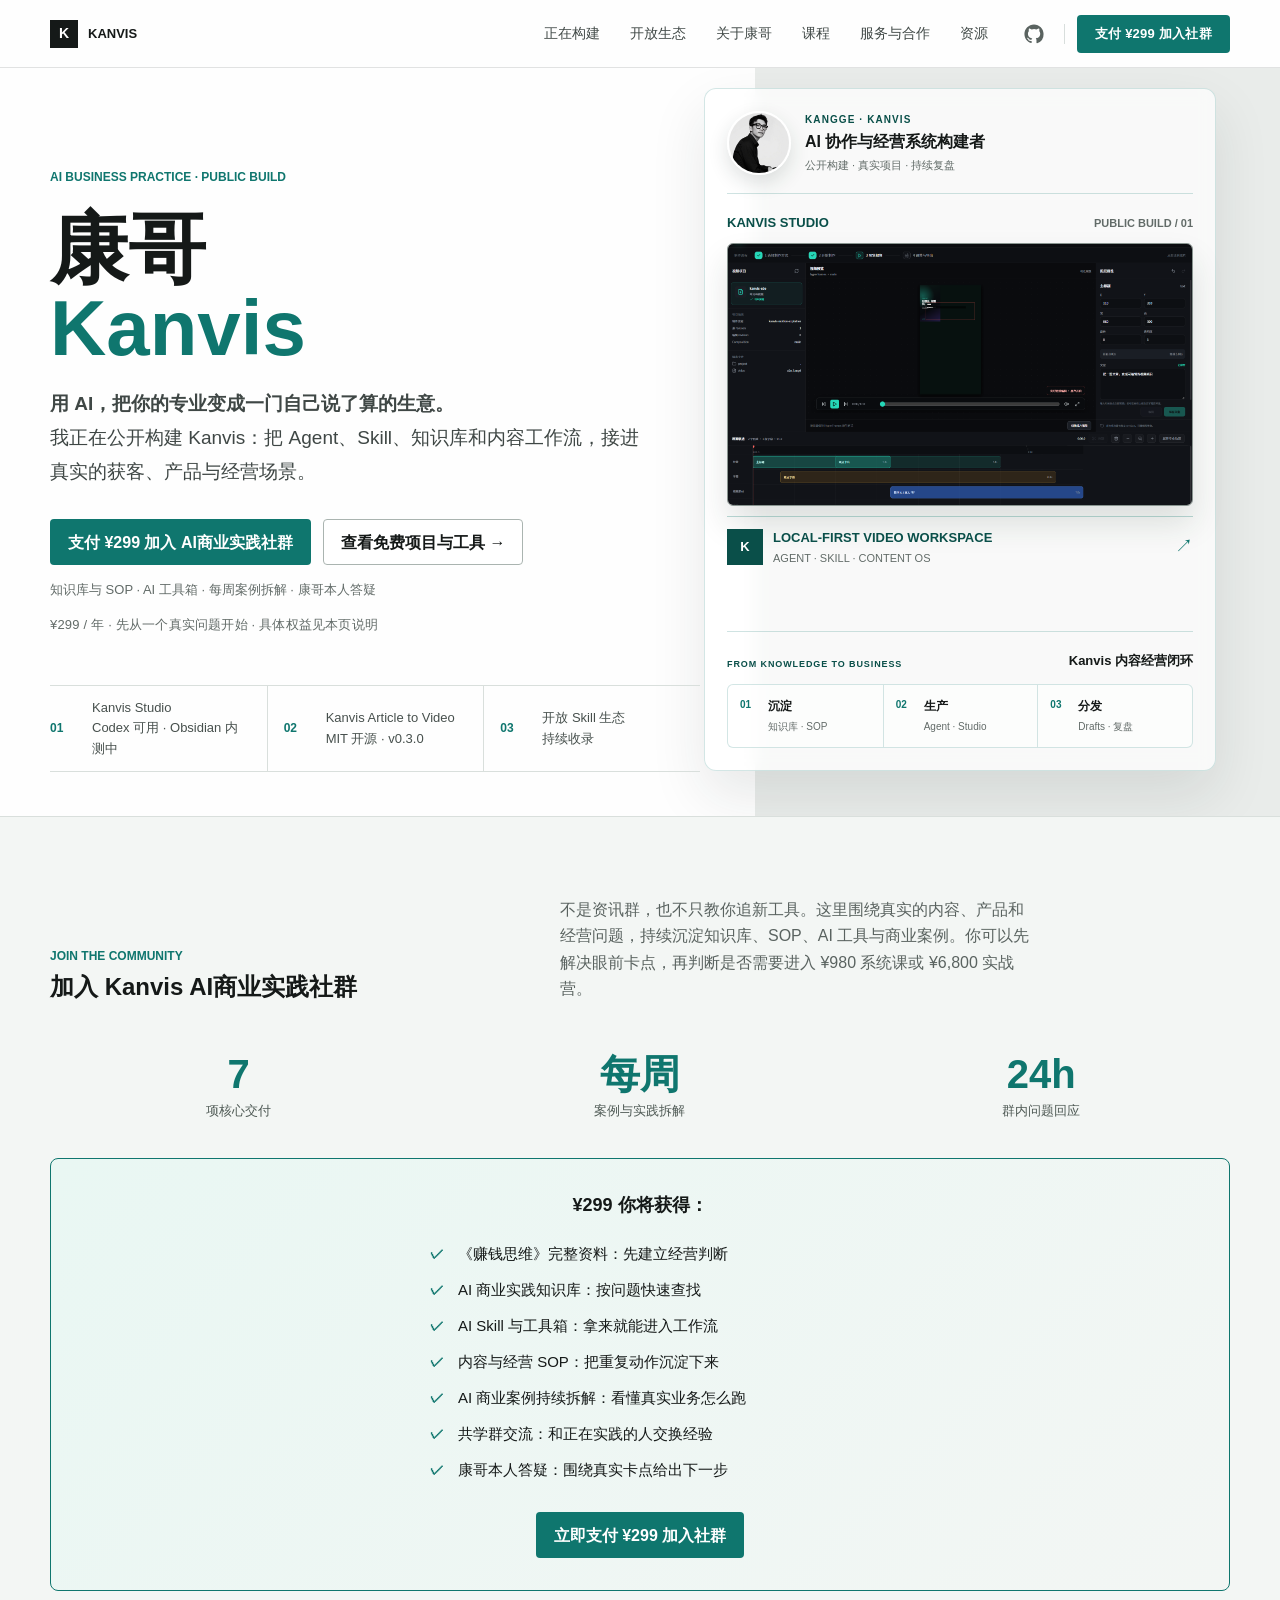
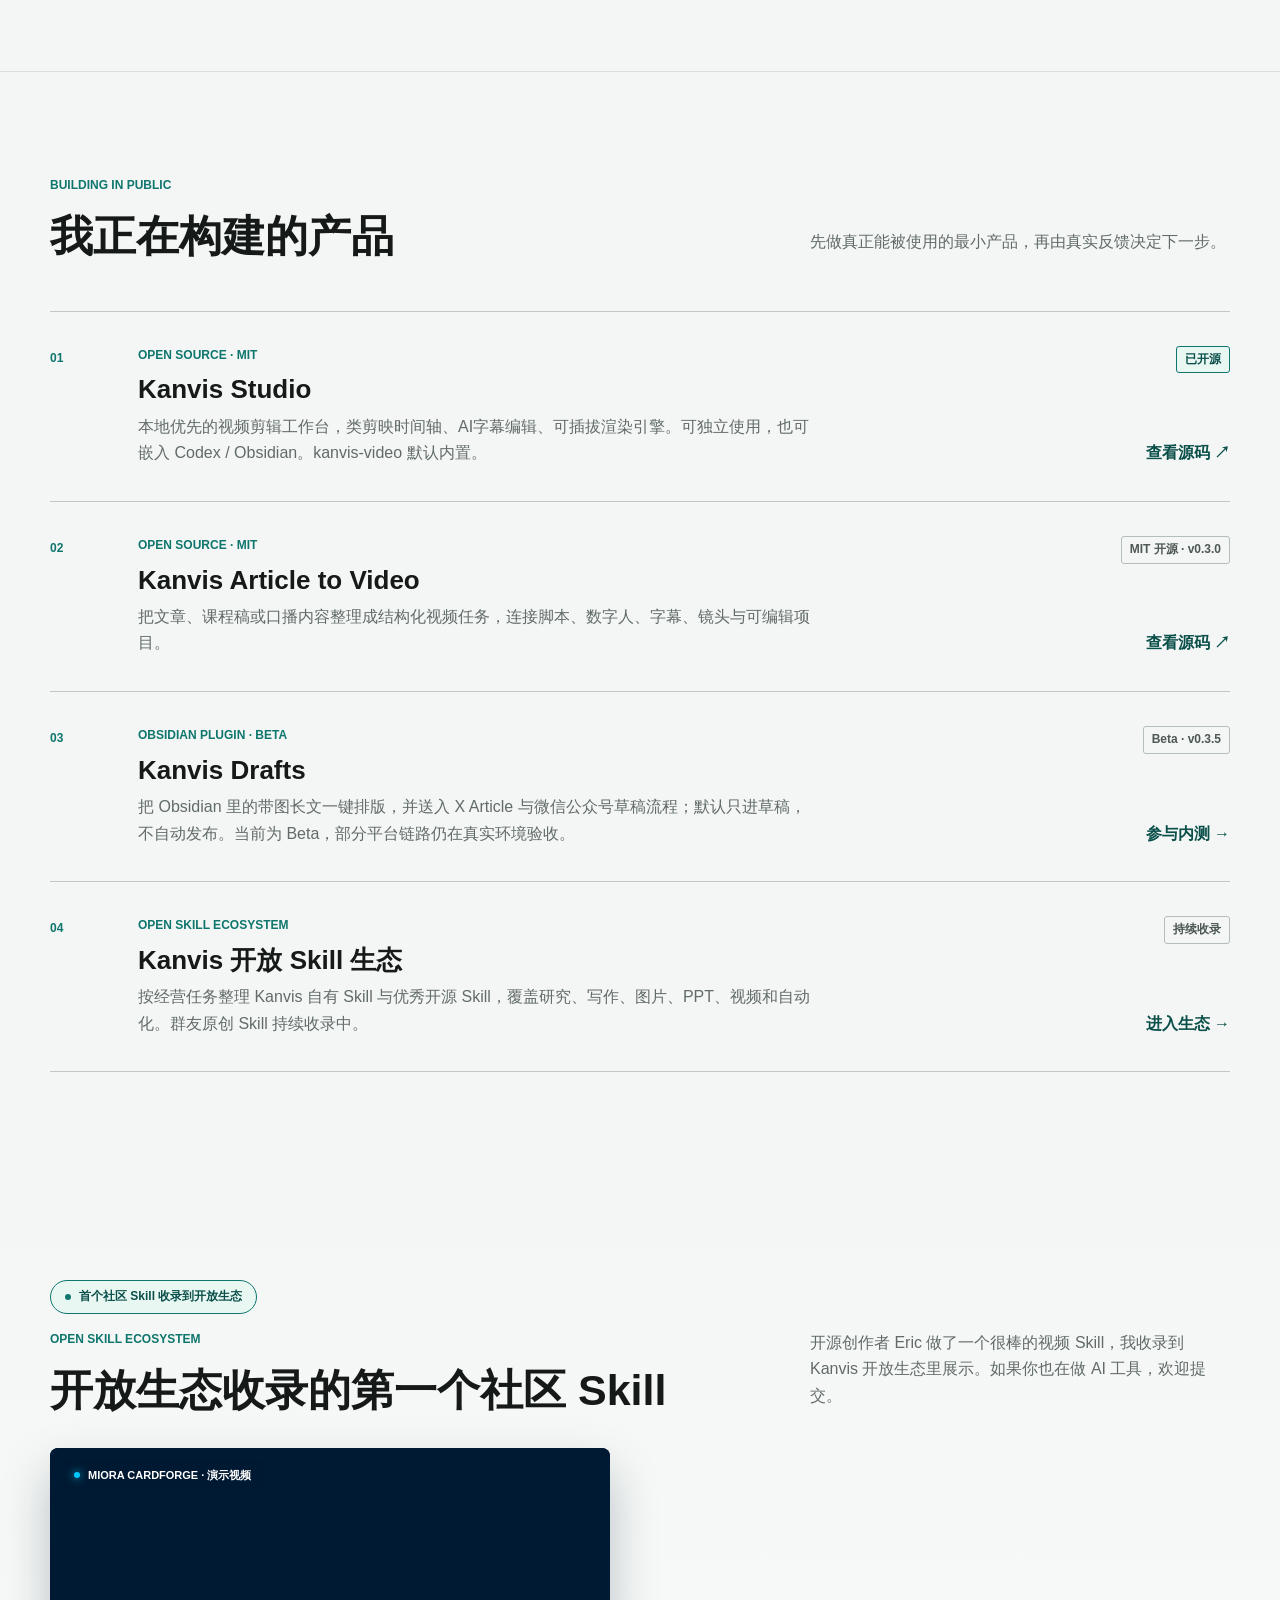
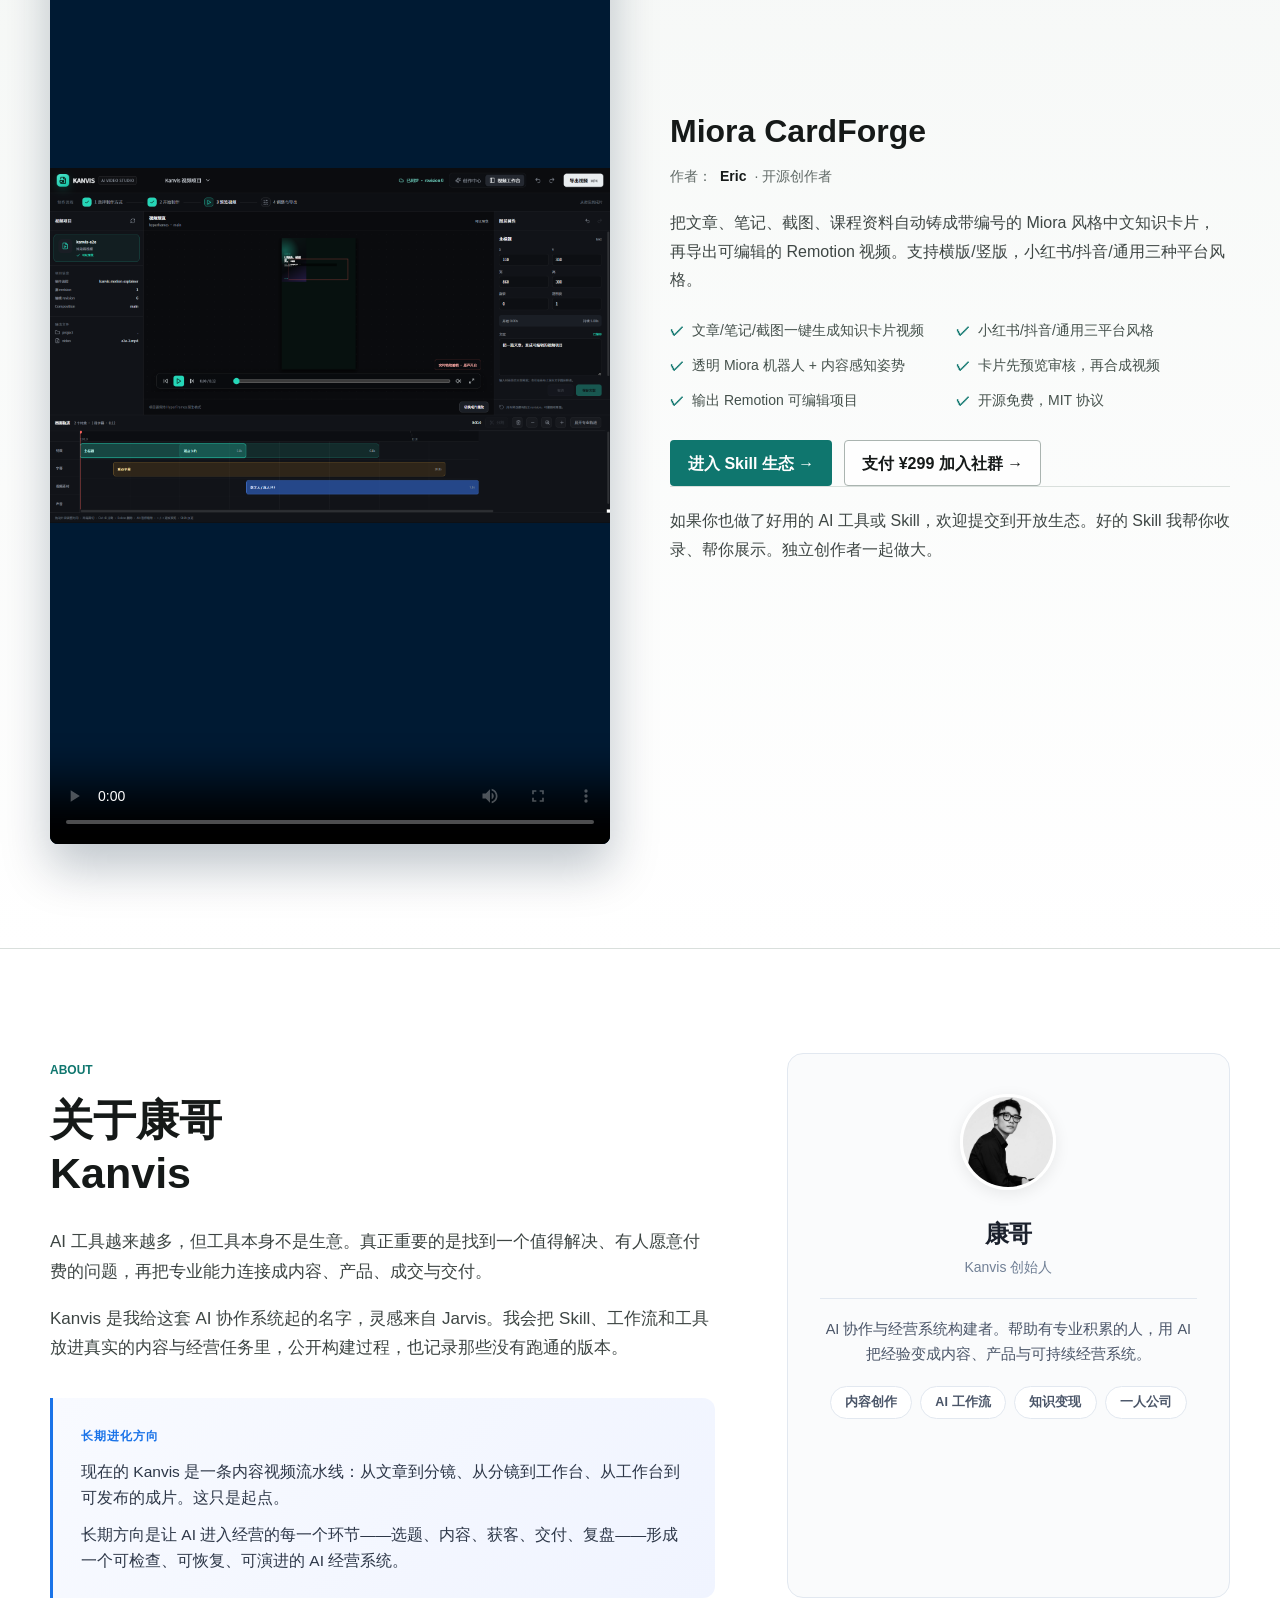
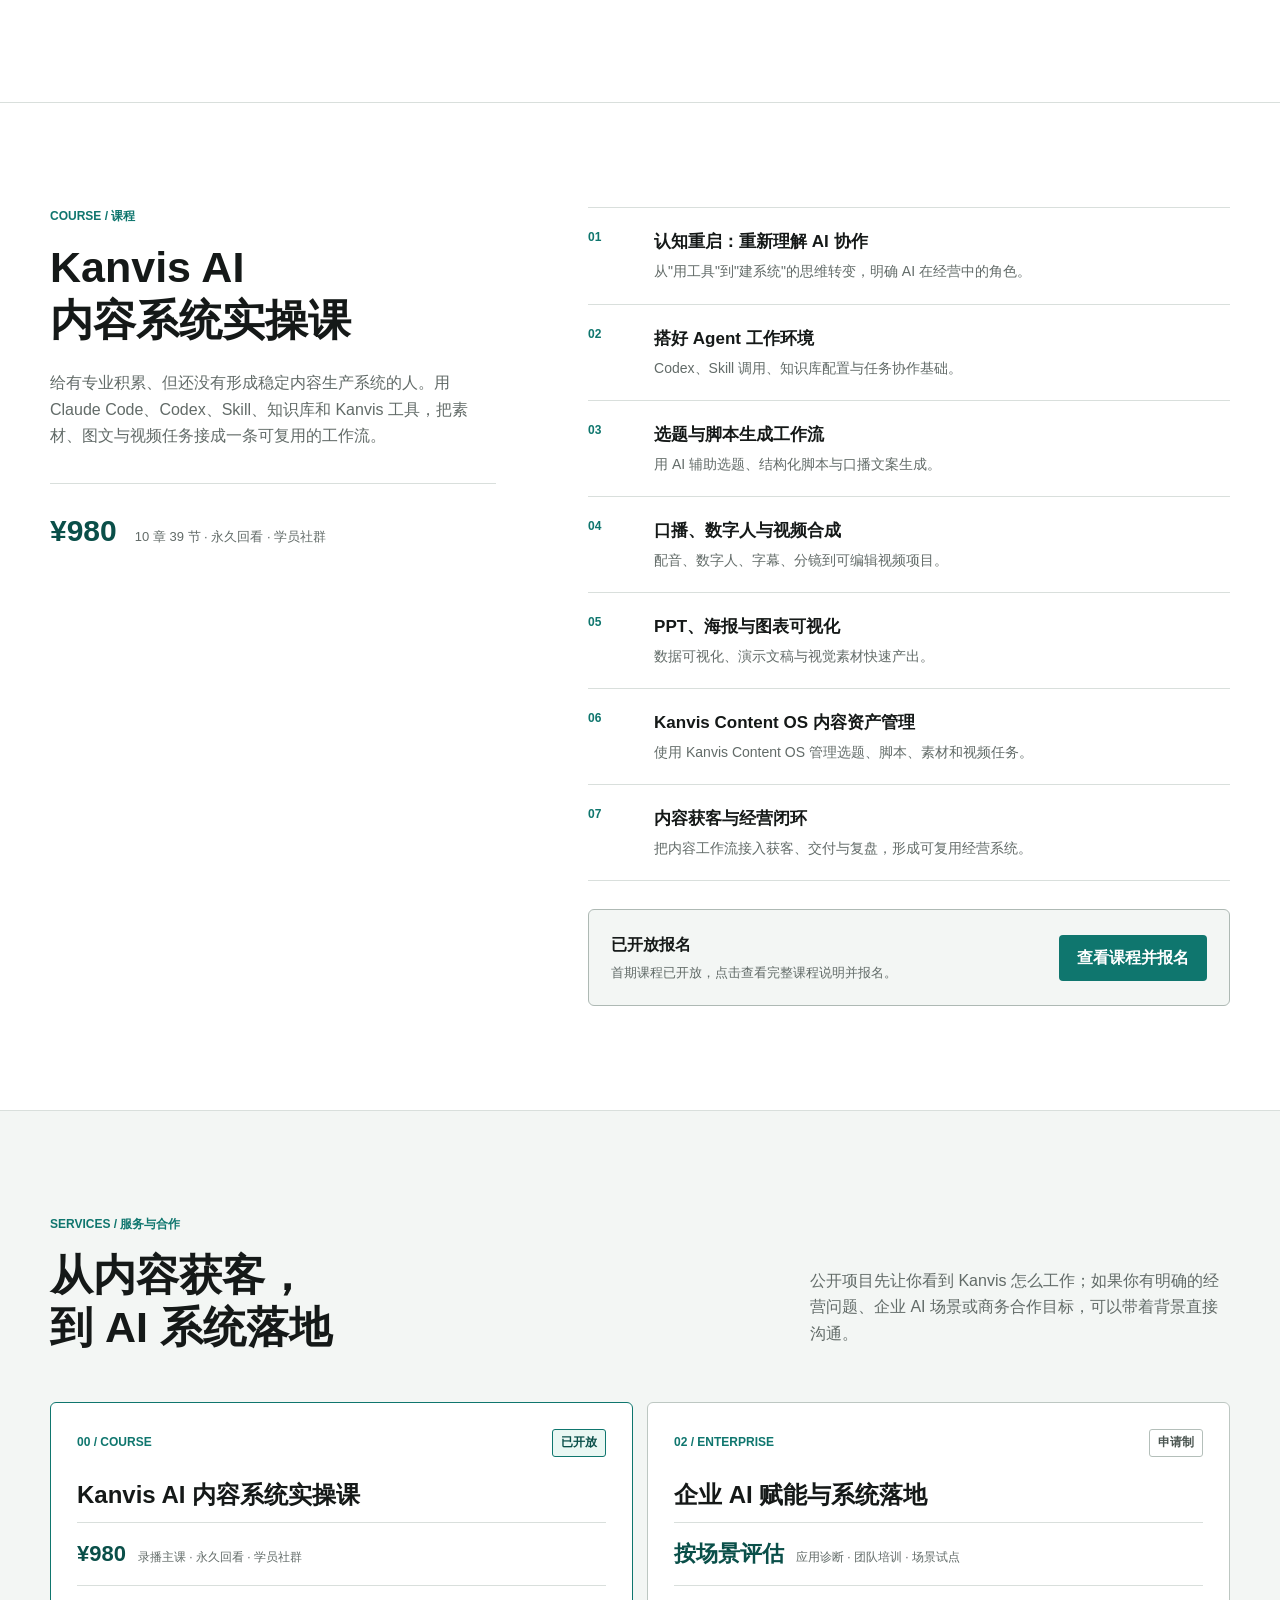
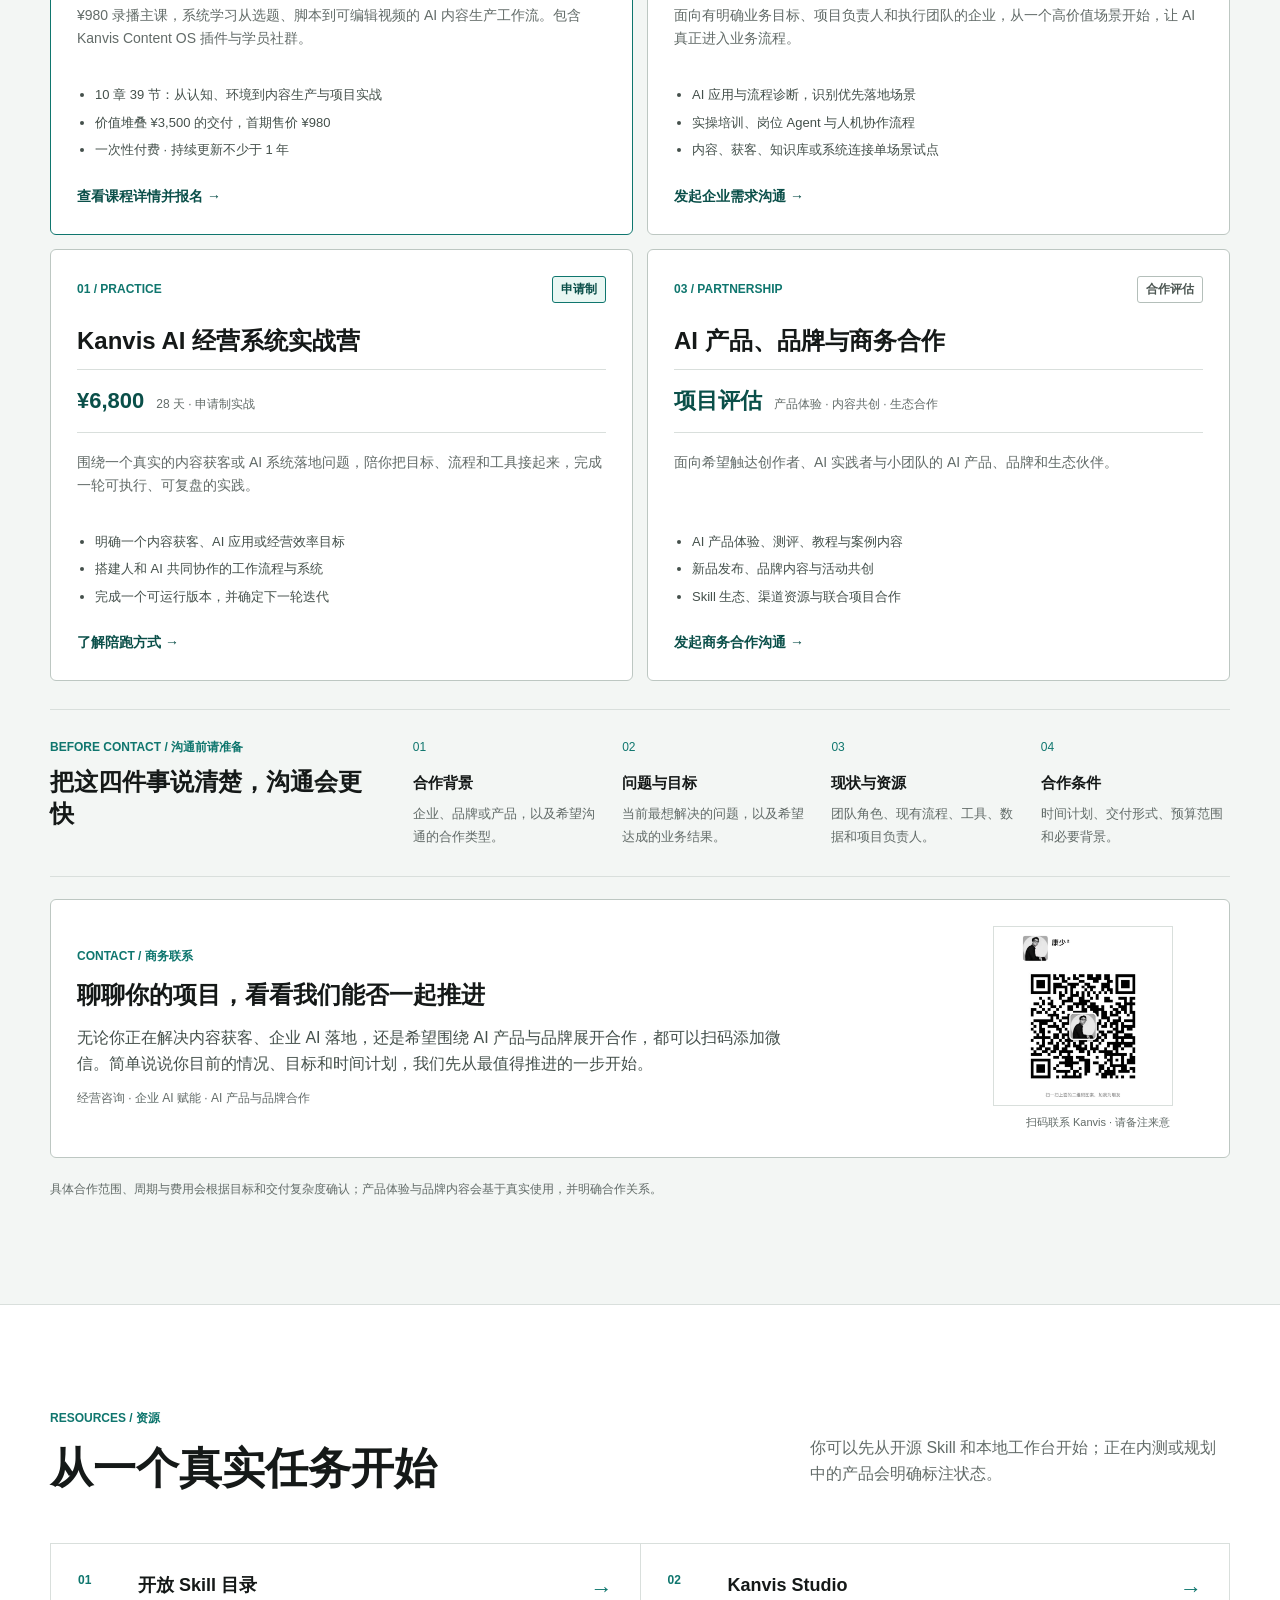
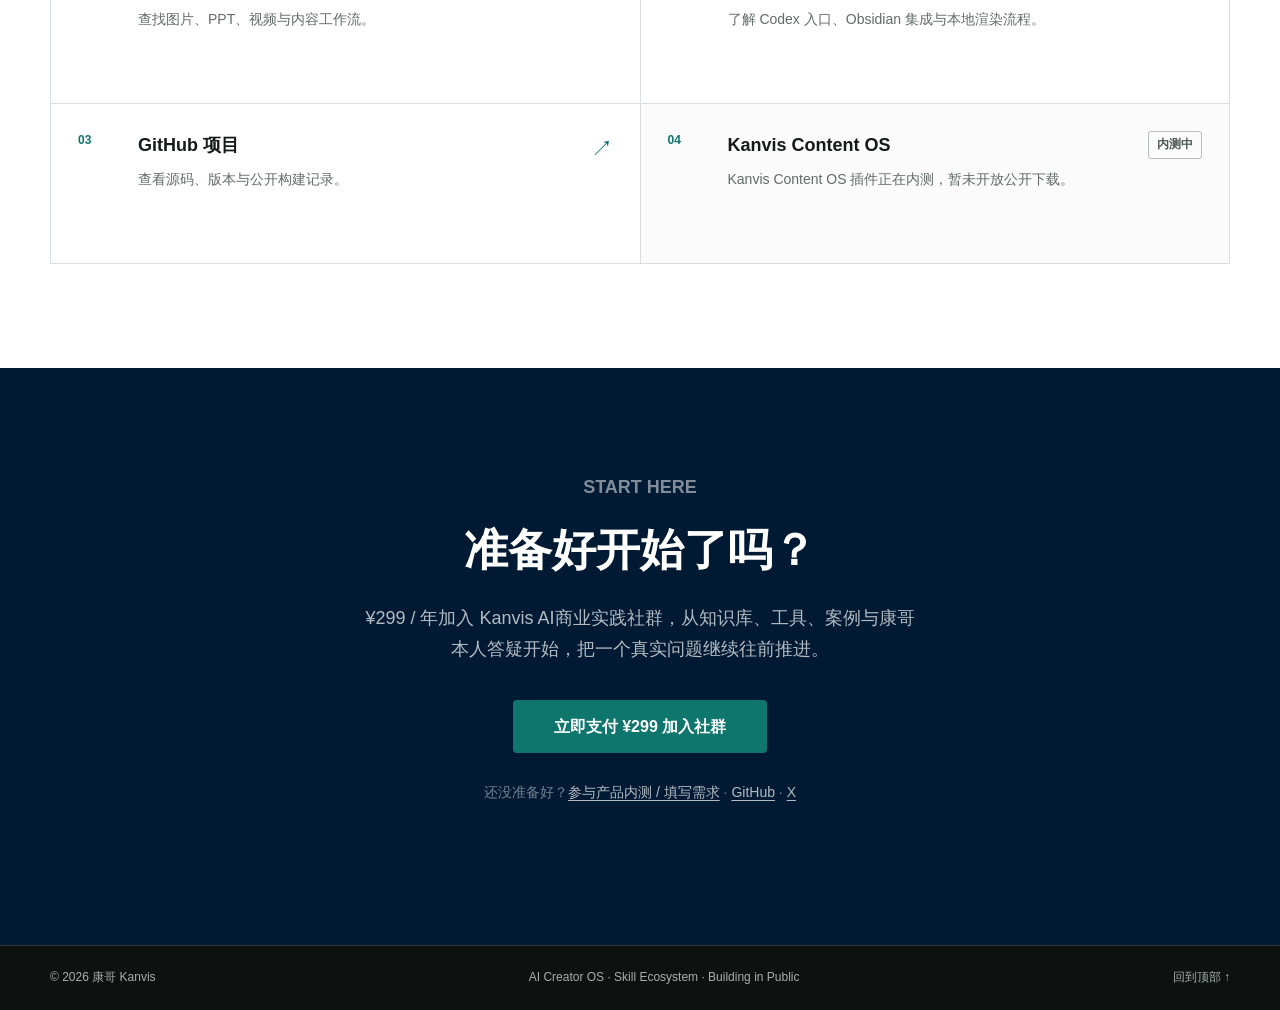
==== commit c9d28f2b: "fix: remove homepage FAQ" ====
--- a/index.html
+++ b/index.html
@@ -19,8 +19,8 @@
   <title>康哥 Kanvis｜AI 协作与经营系统</title>
   <link rel="canonical" href="https://kanvis-chen.github.io/kanvis-homepage/">
   <link rel="icon" type="image/png" href="assets/kanvis-portrait.png">
-  <link rel="stylesheet" href="assets/styles.css">
-  <script defer src="assets/app.js"></script>
+  <link rel="stylesheet" href="assets/styles.css?v=20260811-1">
+  <script defer src="assets/app.js?v=20260811-1"></script>
   <script type="application/ld+json">
     {
       "@context": "https://schema.org",
@@ -45,52 +45,6 @@
     }
   </script>
   <style>
-    /* FAQ list */
-    .faq { padding: 104px 0; background: var(--soft); }
-    .faq-list {
-      margin-top: 8px;
-      display: flex;
-      flex-direction: column;
-      gap: 12px;
-      max-width: 820px;
-    }
-    .faq-item {
-      border: 1px solid var(--line);
-      background: var(--paper);
-      border-radius: 4px;
-      padding: 0;
-      overflow: hidden;
-    }
-    .faq-item summary {
-      list-style: none;
-      cursor: pointer;
-      padding: 18px 22px;
-      font-weight: 700;
-      font-size: 16px;
-      color: var(--ink);
-      display: flex;
-      justify-content: space-between;
-      align-items: center;
-      gap: 12px;
-    }
-    .faq-item summary::-webkit-details-marker { display: none; }
-    .faq-item summary::after {
-      content: '+';
-      color: var(--teal);
-      font-weight: 800;
-      font-size: 20px;
-      line-height: 1;
-      flex-shrink: 0;
-    }
-    .faq-item[open] summary::after { content: '−'; }
-    .faq-item .faq-answer {
-      padding: 0 22px 20px;
-      color: #47504d;
-      font-size: 15px;
-      line-height: 1.7;
-    }
-    .faq-item .faq-answer p { margin: 0; }
-
     .statement-direction {
       font-size: 22px;
       font-weight: 700;
@@ -849,94 +803,6 @@
       </div>
     </section>
 
-    <section class="faq" id="faq" aria-labelledby="faq-title">
-      <div class="page-shell">
-        <div class="section-heading">
-          <div>
-            <p class="section-kicker">FAQ / 常见问题</p>
-            <h2 id="faq-title">常见问题</h2>
-          </div>
-          <p>关于 Kanvis 视频流水线、本地工作台和服务方式的常见疑问。</p>
-        </div>
-        <div class="faq-list">
-          <details class="faq-item">
-            <summary>Kanvis 是免费的吗？</summary>
-            <div class="faq-answer">
-              <p>Kanvis Video 和 Kanvis Studio 基于 MIT 开源，免费使用。云端供应商（HeyGen、MiniMax 等）费用按用量自付。课程和服务是付费的。</p>
-            </div>
-          </details>
-          <details class="faq-item">
-            <summary>我需要哪些技术基础？</summary>
-            <div class="faq-answer">
-              <p>熟悉 Codex 或类似 AI 编程工具。如果你是创作者但不是开发者，建议先从课程入手。</p>
-            </div>
-          </details>
-          <details class="faq-item">
-            <summary>Kanvis 和其他 AI 视频生成有什么区别？</summary>
-            <div class="faq-answer">
-              <p>不是一次性生成不可修改的视频，而是把文章重新导演成可检查、可恢复、可替换供应商的视频项目。每次编辑都落到真实工程中的轨道、片段、字幕和特效上。</p>
-            </div>
-          </details>
-          <details class="faq-item">
-            <summary>我可以用自己的声音和肖像吗？</summary>
-            <div class="faq-answer">
-              <p>只处理用户拥有或明确获授权的素材。新声音或新数字人先生成 10-15 秒预览，再决定是否生成完整视频。</p>
-            </div>
-          </details>
-          <details class="faq-item">
-            <summary>项目数据保存在哪里？</summary>
-            <div class="faq-answer">
-              <p>工程、聊天记录和版本数据保存在本机；密钥只通过环境变量配置，不写入仓库或日志。未配置的云端能力不会影响本地编辑。</p>
-            </div>
-          </details>
-          <details class="faq-item">
-            <summary>Kanvis 适合谁？</summary>
-            <div class="faq-answer">
-              <p>已经开始使用 AI、但还没有形成稳定内容生产系统的创作者；有真实经营问题、希望让 AI 进入业务流程的小团队主理人。</p>
-            </div>
-          </details>
-          <details class="faq-item">
-            <summary>Kanvis AI商业实践社群 ¥299 能得到什么？</summary>
-            <div class="faq-answer">
-              <p>七项核心交付：①《赚钱思维》完整资料；② AI 商业实践知识库；③ AI Skill 与工具箱；④ 内容与经营 SOP；⑤ AI 商业案例持续拆解；⑥ 共学群交流；⑦ 康哥本人答疑。具体内容和开放状态以当前社群公告与实际交付为准。</p>
-            </div>
-          </details>
-          <details class="faq-item">
-            <summary>Kanvis 开放 Skill 生态和 AI商业实践社群有什么区别？</summary>
-            <div class="faq-answer">
-              <p><strong>Kanvis 开放 Skill 生态</strong>是免费的——任何人都可以浏览和使用收录的 Skill，也可以提交自己的 Skill。好的 Skill 我帮你收录到官网展示，不收费，不绑定。</p>
-              <p><strong>Kanvis AI商业实践社群</strong>是付费的——¥299 / 年，获得知识库、SOP、AI 工具、商业案例、共学交流与康哥本人答疑。</p>
-              <p>两者完全独立：提交 Skill 不需要付费，付费也不影响 Skill 是否被收录。社群里的人可能做出好 Skill，但 Skill 质量是唯一收录标准。</p>
-            </div>
-          </details>
-          <details class="faq-item">
-            <summary>¥299 是什么价格？</summary>
-            <div class="faq-answer">
-              <p>当前加入价格为 ¥299 / 年。后续价格、续费和活动权益如有调整，以官网和正式公告为准，不做虚假限时承诺。</p>
-            </div>
-          </details>
-          <details class="faq-item">
-            <summary>¥980 课程和 ¥299 AI商业实践社群内容重复吗？</summary>
-            <div class="faq-answer">
-              <p>不重复，是递进关系。<strong>¥299 AI商业实践社群</strong>提供资源、实践节奏、案例交流和问题反馈，适合先解决具体卡点。<strong>¥980 课程</strong>用 10 章 39 节带你系统搭建 AI 内容生产工作流，适合希望完整跑通一条生产线的人。</p>
-            </div>
-          </details>
-          <details class="faq-item">
-            <summary>课程和 28 天实战营有什么区别？</summary>
-            <div class="faq-answer">
-              <p><strong>课程（¥980）</strong>是录播学习 + 学员社群，你按自己的节奏搭建通用内容生产工作流。<strong>28 天实战营（¥6,800）</strong>围绕一个真实经营目标，在康哥直接参与下完成目标拆解、流程搭建、真实运行和复盘。简单说：课程教你“怎么做”，实战营陪你把一轮实践跑起来。</p>
-            </div>
-          </details>
-          <details class="faq-item">
-            <summary>28 天实战营具体怎么跑？</summary>
-            <div class="faq-answer">
-              <p>申请制，先沟通确认目标是否适合。正式实践分三个阶段：① 第 1 周明确具体目标，拆解现状与约束；② 第 2–3 周搭建人和 AI 协作的流程，在真实任务中运行；③ 第 4 周完成可运行版本，复盘结果并确定下一轮迭代方向。全程由康哥直接参与。</p>
-            </div>
-          </details>
-        </div>
-      </div>
-    </section>
-
     <section class="final-cta" id="join">
       <div class="page-shell">
         <p class="section-kicker" style="color:rgba(255,255,255,.5);margin-bottom:12px;">START HERE</p>
--- a/assets/styles.css
+++ b/assets/styles.css
@@ -161,8 +161,11 @@
 .mobile-nav {
   position: fixed;
   inset: 68px 0 0;
+  z-index: 1;
   padding: 36px 24px;
   background: #fff;
+  overflow-y: auto;
+  overscroll-behavior: contain;
 }
 
 .mobile-nav a {
@@ -1132,6 +1135,14 @@
 }
 
 @media (max-width: 760px) {
+  body.menu-open { overflow: hidden; }
+  body.menu-open .site-header {
+    height: 100vh;
+    height: 100dvh;
+    background: #fff;
+    backdrop-filter: none;
+  }
+
   .page-shell,
   .nav-shell { width: min(calc(100% - 32px), var(--shell)); }
   .desktop-nav, .header-github { display: none; }
@@ -1139,6 +1150,12 @@
   .menu-button { display: block; }
   .nav-shell > .header-actions > .header-cta { display: none; }
   .mobile-nav .header-cta { padding: 10px 12px; font-size: 12px; }
+  .mobile-nav {
+    position: absolute;
+    inset: 68px 0 auto;
+    min-height: calc(100vh - 68px);
+    min-height: calc(100dvh - 68px);
+  }
   .header-actions { gap: 10px; }
 
   .hero {
